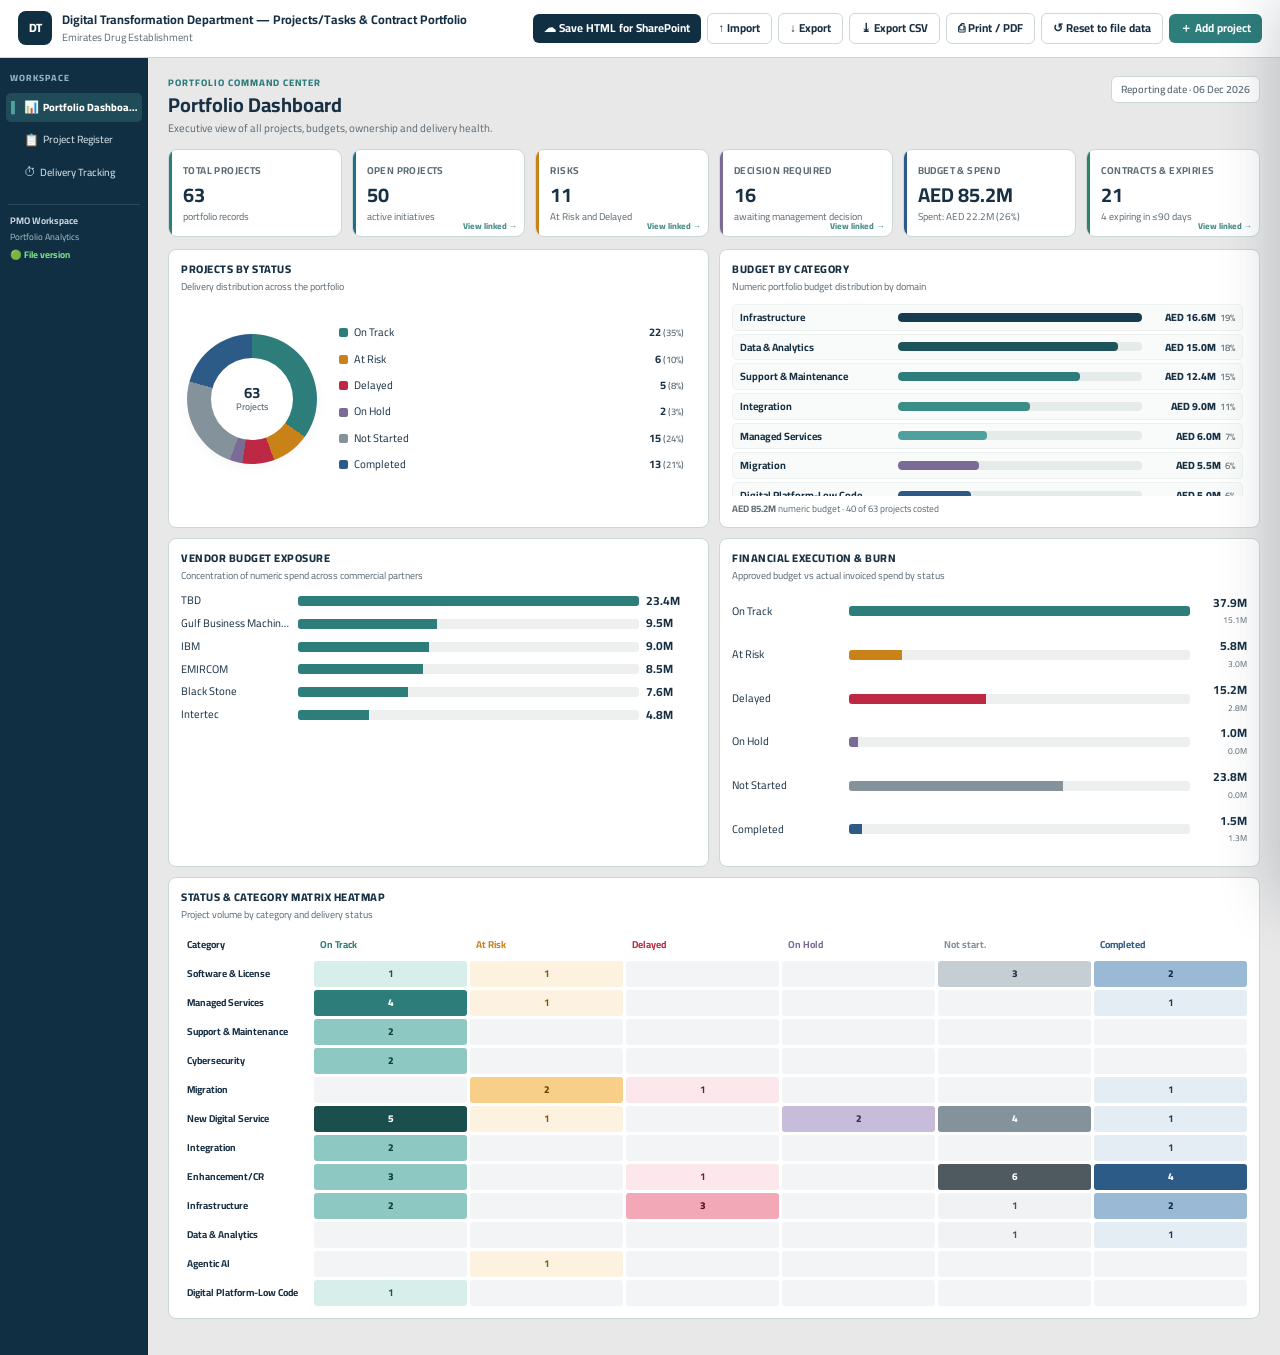
==== DT_Projects_Dashboard_SharePoint.html @ 532d9f62 "Bake portfolio data into the HTML for SharePoint sharing Project edits were stored only in the local" ====
<!doctype html>
<html lang="en">
<head>
  <meta charset="utf-8">
  <meta name="viewport" content="width=device-width,initial-scale=1">
  <meta name="description" content="EDE contract and project portfolio management system">
  <title>EDE | Contract Portfolio</title>
  <link rel="icon" href="data:image/svg+xml,%3Csvg xmlns='http://www.w3.org/2000/svg' viewBox='0 0 64 64'%3E%3Crect width='64' height='64' rx='14' fill='%23102f43'/%3E%3Ctext x='32' y='40' text-anchor='middle' font-family='Arial' font-size='19' font-weight='700' fill='white'%3EEDE%3C/text%3E%3C/svg%3E">
  <link rel="preconnect" href="https://fonts.googleapis.com">
  <link rel="preconnect" href="https://fonts.gstatic.com" crossorigin>
  <link href="https://fonts.googleapis.com/css2?family=Cairo:wght@400;500;600;700;800&display=swap" rel="stylesheet">
  <style>
    :root{
      --navy:#102f43;--navy2:#193e54;--cream:#E8E8E8;--white:#fff;--text:#173044;--muted:#5c6b75;--line:#ccd7d8;--shadow:0 12px 32px rgba(16,47,67,.12);
      /* Palette matching dashboard */
      --teal:#2d7d7b;--teal2:#4ea19c;
      --amber:#c98218;
      --red:#bd2845;
      --purple:#7b6b97;
      --grey:#83929b;
      --blue:#2d5b88;
      --green:#2f8264;
    }
    *{box-sizing:border-box}
    body{margin:0;background:var(--cream);color:var(--text);font-family:Cairo,Arial,sans-serif;font-size:12px;line-height:1.4}
    .hidden{display:none!important}
    button,input,select,textarea{font:inherit}
    
    /* Topbar */
    .topbar{height:58px;padding:0 18px;background:var(--white);display:flex;align-items:center;justify-content:space-between;border-bottom:1px solid var(--line);position:sticky;top:0;z-index:20}
    .brand{display:flex;align-items:center;gap:10px;min-width:0}
    .mark{width:34px;height:34px;border-radius:8px;background:var(--navy);color:white;display:grid;place-items:center;font-weight:800;font-size:12px;letter-spacing:-1px;flex:none}
    .brand b{display:block;font-size:12.5px;white-space:nowrap}
    .brand span{font-size:10.5px;color:var(--muted)}
    .top-actions{display:flex;gap:6px;align-items:center}
    .btn{border:0;border-radius:6px;padding:6px 11px;font-size:11.5px;font-weight:700;cursor:pointer;display:inline-flex;align-items:center;justify-content:center;gap:5px;transition:.15s}
    .btn.primary{background:var(--teal);color:white}
    .btn.primary:hover{background:#236664}
    .btn.dark{background:var(--navy);color:white}
    .btn.light{background:white;color:var(--text);border:1px solid var(--line)}
    .btn.light:hover{background:#f0f5f4}
    .btn.danger{background:#fff1f0;color:var(--red);border:1px solid #f3d0cd}
    .btn.small{padding:4px 7px;font-size:10px}
    .iconbtn{border:1px solid var(--line);background:white;border-radius:6px;width:26px;height:26px;cursor:pointer;color:var(--muted);font-size:11px}
    
    /* Compact Sidebar */
    .shell{display:grid;grid-template-columns:148px 1fr;min-height:calc(100vh - 58px)}
    .sidebar{background:var(--navy);padding:14px 6px;color:white;display:flex;flex-direction:column}
    .nav-label{font-size:9px;text-transform:uppercase;letter-spacing:1px;color:#94b1c2;margin:0 4px 8px;font-weight:800}
    .nav{width:100%;border:0;background:transparent;font:inherit;display:flex;gap:4px;align-items:center;text-align:left;padding:7px 5px;border-radius:5px;color:#c6d4dc;margin-bottom:3px;cursor:pointer;transition:background .15s,color .15s}
    .nav.active,.nav:hover{background:rgba(85,166,161,.24);color:white}
    .nav .nav-bar{color:transparent;font-weight:900;font-size:11px;margin-right:1px;flex:none}
    .nav.active .nav-bar{color:var(--teal2)}
    .nav strong{font-size:10.5px;flex:1;font-weight:600;white-space:nowrap;overflow:hidden;text-overflow:ellipsis}
    .nav.active strong{font-weight:800;color:white}
    .nav-icon{font-size:12px;line-height:1;flex:none}
    .side-divider{border:0;border-top:1px solid rgba(255,255,255,.12);margin:14px 2px 10px}
    .side-note{padding:0 4px}
    .side-title{font-size:9.5px;font-weight:700;color:#c6d4dc;line-height:1.35}
    .side-save{font-size:9.5px;color:#7ee787;margin-top:5px;display:flex;align-items:center;gap:4px;font-weight:700}
    .side-save.warn{color:#ffd27a}
    .share-banner{display:flex;align-items:center;justify-content:space-between;gap:12px;background:#fff8e8;border:1px solid #ead7a8;border-left:4px solid #c98218;border-radius:8px;padding:9px 12px;margin-bottom:12px}
    .share-banner b{display:block;font-size:11px;color:#7a5a12}
    .share-banner span{font-size:10px;color:#6d5a2e}
    .share-banner.ok{background:#eef7f3;border-color:#c5ddd4;border-left-color:#2f8264}
    .share-banner.ok b{color:#215a46}
    .share-banner.ok span{color:#3d6a5b}
    
    /* Main Content */
    .main{padding:18px 20px 36px;min-width:0}
    .page-head{display:flex;align-items:flex-start;justify-content:space-between;gap:12px;margin-bottom:12px}
    .eyebrow{font-size:9.5px;color:var(--teal);font-weight:800;text-transform:uppercase;letter-spacing:1px}
    .page-head h1{font-size:20px;margin:2px 0 2px}
    .page-head p{font-size:11px;color:var(--muted);margin:0}
    .head-tools{display:flex;align-items:flex-end;gap:6px;flex-wrap:wrap;justify-content:flex-end}
    .asof{background:white;border:1px solid var(--line);padding:5px 9px;border-radius:6px;color:var(--muted);font-size:10.5px;font-weight:600}
    
    /* Summary KPI Cards */
    .stats{display:grid;grid-template-columns:repeat(6,1fr);gap:10px;margin-bottom:12px}
    .stat{background:white;border:1px solid var(--line);border-radius:9px;padding:12px 14px;position:relative;overflow:hidden}
    .stat:before{content:"";position:absolute;width:3px;left:0;top:0;bottom:0;background:var(--teal)}
    .stat:nth-child(2):before{background:#1d6f8a}
    .stat:nth-child(3):before{background:var(--amber)}
    .stat:nth-child(4):before{background:var(--purple)}
    .stat:nth-child(5):before{background:var(--blue)}
    .stat:nth-child(6):before{background:var(--green)}
    .stat .label{font-size:10px;color:var(--muted);text-transform:uppercase;letter-spacing:.4px;font-weight:700}
    .stat strong{font-size:20px;display:block;margin-top:3px;white-space:nowrap;overflow:hidden;text-overflow:ellipsis}
    .stat small{color:var(--muted);font-size:10px;margin-top:1px;display:block}
    
    /* Clickable styling strictly for active clickable cards */
    .stat.clickable{cursor:pointer;transition:transform .15s,box-shadow .15s,border-color .15s}
    .stat.clickable:hover,.stat.clickable:focus{transform:translateY(-2px);box-shadow:var(--shadow);border-color:var(--teal);outline:none}
    .stat.clickable:after{content:"View linked →";position:absolute;right:7px;bottom:4px;font-size:8.5px;color:var(--teal);font-weight:800;opacity:.85}
    .stat.active-filter{border:2px solid var(--teal);background:#f2faf9}
    
    /* Filter Panel */
    .filter-chip{border:1px solid var(--teal);background:#e8f5f4;color:var(--teal);border-radius:12px;padding:4px 9px;font-size:10px;font-weight:800;cursor:pointer}
    .filter-panel{background:white;border:1px solid var(--line);border-radius:8px;padding:10px;margin-bottom:12px}
    .search-row{width:100%;margin-bottom:8px}
    .search{position:relative;width:100%}
    .search input{width:100%;padding:8px 12px 8px 34px;border:1px solid var(--line);border-radius:6px;background:#fafbfb;font-size:11.5px;color:var(--text);transition:border-color .15s,background .15s}
    .search input:focus{background:white;border-color:var(--teal);outline:none;box-shadow:0 0 0 2px rgba(45,125,123,.12)}
    .search .search-icon{position:absolute;left:11px;top:8px;font-size:13px;color:var(--muted);pointer-events:none}
    .filters-row{display:flex;gap:6px;align-items:center;overflow-x:auto;padding-bottom:2px}
    .filters-row select{padding:7px 22px 7px 8px;border:1px solid var(--line);border-radius:6px;background:#fafbfb;color:var(--text);font-size:11px;font-weight:600;min-width:120px;cursor:pointer}
    .filters-row select:focus{border-color:var(--teal);outline:none}
    .btn-clear-all{border:1px solid #d9534f;background:#fff5f5;color:#c9302c;border-radius:6px;padding:6px 10px;font-size:10.5px;font-weight:800;cursor:pointer;white-space:nowrap;transition:background .15s;margin-left:auto}
    .btn-clear-all:hover{background:#f8d7da}

    /* Analytics Dashboard Visuals */
    .analytics{display:grid;grid-template-columns:1fr 1fr;gap:10px}
    .chart-card{background:white;border:1px solid var(--line);border-radius:8px;padding:12px;min-width:0}
    .chart-card h3{font-size:11px;text-transform:uppercase;letter-spacing:.5px;margin:0 0 2px;font-weight:800}
    .chart-card>p{font-size:10px;color:var(--muted);margin:0 0 10px}
    
    /* Pie Chart for Projects by Status */
    .pie-wrap{display:flex;align-items:center;gap:16px;min-height:190px;padding:4px 6px}
    .pie{width:130px;height:130px;border-radius:50%;position:relative;flex:none;box-shadow:0 4px 12px rgba(0,0,0,.04)}
    .pie:after{content:"";position:absolute;inset:24px;background:white;border-radius:50%}
    .pie-center{position:absolute;inset:0;z-index:1;display:grid;place-content:center;text-align:center;font-weight:800;font-size:15px;line-height:1.1}
    .pie-center small{display:block;color:var(--muted);font-size:9.5px;font-weight:600}
    .legend{display:grid;gap:5px;min-width:0;flex:1}
    .legend div{display:flex;align-items:center;gap:6px;font-size:11px;padding:3px 6px;border-radius:5px;cursor:pointer;transition:background .12s,opacity .12s}
    .legend div:hover{background:#f0f5f4}
    .legend div.sel{background:#e2f2ef;font-weight:800}
    .legend div.dim{opacity:.35}
    .legend i{width:9px;height:9px;border-radius:2px;flex:none}
    .legend span{flex:1;overflow:hidden;text-overflow:ellipsis;white-space:nowrap}
    .legend b{font-size:11px;margin-left:auto;white-space:nowrap}
    
    .resource-row{display:grid;grid-template-columns:110px 1fr 50px;gap:7px;align-items:center;margin:6px 0}
    .resource-row span{font-size:11px;overflow:hidden;text-overflow:ellipsis;white-space:nowrap}
    .resource-bar{height:10px;background:#edf0ef;border-radius:3px;overflow:hidden}
    .resource-bar i{display:block;height:100%;background:var(--blue)}
    
    /* Budget Category Breakdown */
    .cat-budget-wrap{max-height:192px;overflow-y:auto;padding-right:4px}
    .cat-budget-row{display:grid;grid-template-columns:150px 1fr 85px;gap:8px;align-items:center;padding:5px 7px;border-radius:5px;cursor:pointer;transition:background .12s,opacity .12s;margin-bottom:3px;background:#f9fbfa;border:1px solid #edf2f1}
    .cat-budget-row:hover{background:#edf7f5}
    .cat-budget-row.sel{background:#e2f2ef;border-color:var(--teal)}
    .cat-budget-row.dim{opacity:.34}
    .cat-budget-name{font-size:10.5px;font-weight:700;white-space:nowrap;overflow:hidden;text-overflow:ellipsis;color:var(--text)}
    .cat-budget-row.sel .cat-budget-name{color:var(--teal)}
    .cat-budget-track{height:9px;background:#e5ebe9;border-radius:4px;overflow:hidden}
    .cat-budget-track i{display:block;height:100%;border-radius:4px}
    .cat-budget-values{text-align:right;font-size:10.5px;font-weight:800;white-space:nowrap}
    .cat-budget-values small{display:inline-block;color:var(--muted);font-weight:600;font-size:9.5px;margin-left:4px}
    .treemap-caption{font-size:9.5px;color:var(--muted);margin-top:6px}

    /* Heatmap */
    .heatmap-wrap{overflow:auto}
    .heatmap{display:grid;gap:3px;min-width:540px}
    .heat-row{display:grid;grid-template-columns:130px repeat(6,1fr);gap:3px}
    .heat-cell{min-height:26px;border-radius:3px;display:grid;place-items:center;font-size:10px;background:#f3f4f6}
    .heat-cell.label{justify-content:start;padding:0 6px;background:transparent;font-weight:700;font-size:10px}
    .heat-col-head{font-weight:800;font-size:10px;text-align:center;padding:2px}
    .heat-cell.st-on-track.lvl-1{background:#d8eeeb;color:#18534f;font-weight:700}
    .heat-cell.st-on-track.lvl-2{background:#8ec8c3;color:#0e3c39;font-weight:800}
    .heat-cell.st-on-track.lvl-3{background:#2d7d7b;color:#fff;font-weight:800}
    .heat-cell.st-on-track.lvl-4{background:#1a4f4e;color:#fff;font-weight:800}
    .heat-cell.st-at-risk.lvl-1{background:#fdf2df;color:#85520a;font-weight:700}
    .heat-cell.st-at-risk.lvl-2{background:#f8cf89;color:#6d4002;font-weight:800}
    .heat-cell.st-at-risk.lvl-3{background:#c98218;color:#fff;font-weight:800}
    .heat-cell.st-at-risk.lvl-4{background:#8c5608;color:#fff;font-weight:800}
    .heat-cell.st-delayed.lvl-1{background:#fce8ec;color:#7e162b;font-weight:700}
    .heat-cell.st-delayed.lvl-2{background:#f3a8b7;color:#670c1f;font-weight:800}
    .heat-cell.st-delayed.lvl-3{background:#bd2845;color:#fff;font-weight:800}
    .heat-cell.st-delayed.lvl-4{background:#85142a;color:#fff;font-weight:800}
    .heat-cell.st-on-hold.lvl-1{background:#f2eff7;color:#4c3f63;font-weight:700}
    .heat-cell.st-on-hold.lvl-2{background:#c7bdda;color:#35294b;font-weight:800}
    .heat-cell.st-on-hold.lvl-3{background:#7b6b97;color:#fff;font-weight:800}
    .heat-cell.st-on-hold.lvl-4{background:#4e4166;color:#fff;font-weight:800}
    .heat-cell.st-not-started.lvl-1{background:#f0f2f4;color:#465259;font-weight:700}
    .heat-cell.st-not-started.lvl-2{background:#c5ced3;color:#283238;font-weight:800}
    .heat-cell.st-not-started.lvl-3{background:#83929b;color:#fff;font-weight:800}
    .heat-cell.st-not-started.lvl-4{background:#4f5a60;color:#fff;font-weight:800}
    .heat-cell.st-completed.lvl-1{background:#e5edf4;color:#183c5c;font-weight:700}
    .heat-cell.st-completed.lvl-2{background:#9ab9d4;color:#102c46;font-weight:800}
    .heat-cell.st-completed.lvl-3{background:#2d5b88;color:#fff;font-weight:800}
    .heat-cell.st-completed.lvl-4{background:#1b3d5e;color:#fff;font-weight:800}

    /* Gantt */
    .timeline-card{background:white;border:1px solid var(--line);border-radius:8px;overflow:hidden}
    .timeline-header{display:flex;justify-content:space-between;align-items:center;padding:10px 12px;border-bottom:1px solid var(--line)}
    .timeline-header h3{margin:0;font-size:12px}
    .timeline-header span{font-size:10.5px;color:var(--muted)}
    .timeline-range{font-size:10.5px;font-weight:700;color:var(--muted);margin-left:5px}
    .gantt-axis,.gantt-row{display:grid;grid-template-columns:190px 1fr}
    .gantt-axis{background:#f8faf9;border-bottom:1px solid var(--line);position:sticky;top:0;z-index:5}
    .gantt-project-head{padding:8px 9px;font-size:10px;font-weight:800;text-transform:uppercase}
    .gantt-months{display:grid;position:relative}
    .gantt-month{padding:8px 2px;text-align:center;font-size:10px;color:var(--muted);border-left:1px solid #e3e8e6}
    .gantt-list{max-height:580px;overflow:auto}
    .gantt-row{min-height:38px;border-bottom:1px solid #edf0ef;cursor:pointer}
    .gantt-row:hover{background:#f3f8f7}
    .gantt-name{padding:6px 9px;overflow:hidden}
    .gantt-name b{display:block;font-size:10.5px;white-space:nowrap;overflow:hidden;text-overflow:ellipsis}
    .gantt-name small{display:block;font-size:9px;color:var(--muted)}
    .gantt-track{position:relative;background:repeating-linear-gradient(90deg,rgba(246,248,247,.8) 0,rgba(246,248,247,.8) calc(var(--month-width) - 1px),#e1e6e4 calc(var(--month-width) - 1px),#e1e6e4 var(--month-width))}
    .gantt-baseline{position:absolute;top:7px;height:3px;border-radius:2px;background:#cbd5e1;z-index:1;border-bottom:1px dashed #94a3b8}
    .gantt-plan{position:absolute;top:11px;height:11px;border-radius:2px;background:#b8d8d4;min-width:4px;overflow:hidden;z-index:2}
    .gantt-progress{height:100%;background:var(--teal);border-radius:2px}
    .gantt-plan.critical{background:#f3a8b7}
    .gantt-plan.critical .gantt-progress{background:var(--red)}
    .gantt-milestone{position:absolute;top:12px;width:8px;height:8px;border:2px solid #64798b;background:white;transform:translateX(-50%) rotate(45deg);z-index:3}
    .gantt-milestone.done{background:var(--green);border-color:var(--green)}
    .gantt-milestone.risk{background:var(--amber);border-color:var(--amber)}
    .gantt-milestone.delay{background:var(--red);border-color:var(--red)}
    .gantt-today{position:absolute;top:0;bottom:0;width:2px;background:#ed4161;z-index:4;pointer-events:none}
    .gantt-today:after{content:"Today";position:absolute;top:1px;left:2px;font-size:7.5px;color:#ed4161;font-weight:800}
    .gantt-no-date{position:absolute;left:7px;top:11px;font-size:9.5px;color:#9aa4aa;font-style:italic}
    .gantt-early{position:absolute;left:7px;top:11px;font-size:9.5px;color:var(--muted)}
    .gantt-legend{display:flex;gap:14px;align-items:center;padding:9px 12px;border-top:1px solid var(--line);font-size:9.5px;color:var(--muted);flex-wrap:wrap}
    .legend-plan,.legend-critical{display:inline-block;width:14px;height:6px;border-radius:2px;margin-right:3px;background:var(--teal)}
    .legend-critical{background:var(--red)}
    .legend-diamond{display:inline-block;width:7px;height:7px;border:2px solid #64798b;transform:rotate(45deg);margin:0 4px 0 2px}
    
    /* Tablebox & Register */
    .tablebox{background:white;border:1px solid var(--line);border-radius:8px;overflow:hidden}
    .table-head{padding:9px 12px;display:flex;align-items:center;justify-content:space-between;border-bottom:1px solid var(--line)}
    .table-head b{font-size:11.5px}
    .table-head span{font-size:10px;color:var(--muted)}
    .top-scroll{height:12px;overflow-x:auto;overflow-y:hidden;border-bottom:1px solid var(--line);background:#f6f8f7}
    .top-scroll-inner{height:1px}
    .table-scroll{overflow-x:auto}
    table{width:100%;min-width:1340px;border-collapse:collapse}
    th{font-size:9.5px;text-transform:uppercase;letter-spacing:.3px;color:white;text-align:left;background:#263a5f;padding:8px 6px;white-space:nowrap}
    th.sortable{cursor:pointer;user-select:none;transition:background .15s}
    th.sortable:hover{background:#1a2b49}
    th.sort-asc:after{content:" ▲";font-size:7px;color:#55a6a1}
    th.sort-desc:after{content:" ▼";font-size:7px;color:#55a6a1}
    td{padding:8px 6px;border-top:1px solid #e4e9e8;vertical-align:top;font-size:11px}
    tbody tr.project-row{cursor:pointer}
    tbody tr.project-row:hover{background:#f0f7f7}
    .row-num{color:var(--muted);width:20px}
    .project-cell{display:flex;gap:6px;align-items:flex-start;min-width:150px}
    .project-icon{width:24px;height:24px;border-radius:5px;display:grid;place-items:center;color:white;font-weight:800;font-size:11px;flex:none}
    .project-cell b{display:block;max-width:180px;color:var(--teal);font-size:11px}
    .project-cell small{color:var(--muted);font-size:9px}
    .status{display:inline-flex;align-items:center;gap:3px;padding:2px 6px;border-radius:8px;font-size:9.5px;font-weight:800;white-space:nowrap}
    .status:before{content:"";width:4px;height:4px;border-radius:50%;background:currentColor}
    .active,.on-track{background:#e5f3ec;color:var(--green)}
    .at-risk{background:#fff0dc;color:#a86612}
    .planned{background:#e8f0f5;color:var(--blue)}
    .completed{background:#eef0f1;color:#68757c}
    .on-hold,.delayed{background:#f8e5e5;color:var(--red)}
    .not-started{background:#ecece8;color:#77776d}
    .bar{width:50px;height:4px;border-radius:2px;background:#e7eceb;overflow:hidden}
    .bar i{height:100%;background:var(--teal);display:block}
    .money{font-weight:700;white-space:nowrap;font-size:11px}
    .priority{font-weight:800;font-size:11px}
    .priority.high{color:var(--red)}
    .priority.medium{color:#a87615}
    .priority.low{color:var(--green)}
    
    /* Decision Color Coding */
    .decision-required{display:inline-block;padding:2px 6px;border-radius:4px;font-size:9px;font-weight:800;text-transform:uppercase;letter-spacing:.3px;margin-bottom:2px}
    .decision-required.financial{background:#ede9fe;color:#5b21b6;border:1px solid #ddd6fe}
    .decision-required.operational{background:#e0f2fe;color:#0369a1;border:1px solid #bae6fd}
    .decision-required.technical{background:#ecfdf5;color:#047857;border:1px solid #a7f3d0}
    .decision-required.financial-operational{background:#ffedd5;color:#c2410c;border:1px solid #fed7aa}
    .decision-required.default{background:#f1f5f9;color:#475569;border:1px solid #e2e8f0}

    .decision-state{font-size:10px;color:var(--amber);font-style:italic}
    .decision-state.decided{display:inline-block;background:#e3f1ea;color:var(--green);padding:2px 5px;border-radius:4px;font-style:normal;font-weight:800}
    .row-actions{display:flex;gap:3px}
    .row-actions .iconbtn{width:24px;height:24px;font-size:10px}
    .expand-row td{background:#f7f5ee;padding:9px 16px}
    .expand-grid{display:grid;grid-template-columns:1fr 1fr;gap:16px}
    .expand-block b{display:block;font-size:9.5px;text-transform:uppercase;margin-bottom:3px}
    .expand-block.risk-block b{color:var(--red)}
    .expand-block.mitigation-block b{color:var(--green)}
    .expand-block p{margin:0;color:#49565e;white-space:pre-wrap;font-size:10.5px}
    .empty{text-align:center;padding:30px;color:var(--muted);font-size:12px}
    .tag-expiry-danger{background:#fee2e2;color:#b91c1c;font-size:9px;font-weight:800;padding:1px 4px;border-radius:3px;display:inline-block;margin-top:2px}
    .tag-expiry-warn{background:#fef3c7;color:#b45309;font-size:9px;font-weight:800;padding:1px 4px;border-radius:3px;display:inline-block;margin-top:2px}
    .spend-meter{display:flex;align-items:center;gap:4px;font-size:9px;color:var(--muted);margin-top:2px}
    
    /* Side Panel */
    .panel{position:fixed;right:0;top:0;height:100vh;width:min(660px,95vw);background:white;z-index:50;box-shadow:-20px 0 55px rgba(9,36,50,.2);overflow:auto;transform:translateX(102%);transition:.25s}
    .panel.open{transform:none}
    .scrim{position:fixed;inset:0;background:rgba(8,29,41,.55);z-index:40;display:none}
    .scrim.open{display:block}
    .panel-head{background:var(--navy);color:white;padding:18px 22px;position:sticky;top:0;z-index:2}
    .panel-head-top{display:flex;align-items:flex-start;justify-content:space-between;gap:16px}
    .panel-head h2{font-size:18px;line-height:1.3;margin:5px 0 2px}
    .panel-head p{color:#bdd0d9;margin:0;font-size:11px}
    .close{border:1px solid rgba(255,255,255,.2);background:rgba(255,255,255,.08);color:white;border-radius:6px;width:30px;height:30px;cursor:pointer;font-size:14px}
    .panel-body{padding:20px 22px}
    .detail-stats{display:grid;grid-template-columns:repeat(4,1fr);gap:8px;margin-bottom:18px}
    .detail-stat{background:#f7f8f5;border-radius:7px;padding:10px}
    .detail-stat span{font-size:9.5px;color:var(--muted);text-transform:uppercase;font-weight:700}
    .detail-stat b{display:block;margin-top:2px;font-size:13px}
    .detail-stat small{font-size:9.5px;color:var(--muted)}
    .section{margin:18px 0}
    .section-title{display:flex;align-items:center;justify-content:space-between;border-bottom:1px solid var(--line);padding-bottom:5px;margin-bottom:10px}
    .section-title b{font-size:12px;text-transform:uppercase;letter-spacing:.4px}
    .scope{color:#4e606b;line-height:1.5;font-size:11.5px}
    .kpi{display:grid;grid-template-columns:1fr auto;gap:8px;padding:8px 0;border-bottom:1px solid #edf0ef}
    .kpi:last-child{border:0}
    .kpi-name b{display:block;font-size:12px}
    .kpi-name small{color:var(--muted);font-size:9.5px}
    .kpi-value{text-align:right}
    .kpi-value strong{font-size:14px}
    .kpi-value small{display:block;color:var(--muted);font-size:9.5px}
    .kpi-track{height:4px;background:#e7eceb;border-radius:2px;margin-top:5px;overflow:hidden}
    .kpi-track i{display:block;height:100%;background:var(--teal)}
    .milestone{display:grid;grid-template-columns:14px 1fr auto;gap:7px;padding:7px 0;border-bottom:1px solid #f4f6f5}
    .mile-dot{width:9px;height:9px;margin-top:3px;border-radius:50%;border:2px solid var(--teal)}
    .mile-dot.done{background:var(--green);border-color:var(--green)}
    .mile-dot.risk{background:var(--amber);border-color:var(--amber)}
    .mile-dot.delay{background:var(--red);border-color:var(--red)}
    .milestone small{color:var(--muted);font-size:9.5px}
    .tag{display:inline-block;background:#edf5f4;color:var(--teal);border-radius:4px;padding:2px 6px;font-size:9.5px;margin:2px;font-weight:600}
    .risk{padding:9px 11px;background:#fff8ed;border-left:3px solid var(--amber);border-radius:4px;margin-bottom:6px;color:#66523a;font-size:11px}
    .decision-grid{display:grid;grid-template-columns:1fr 1fr;gap:8px}
    .decision{padding:10px;background:#f7f8f5;border:1px solid var(--line);border-radius:6px;white-space:pre-wrap;font-size:10.5px}
    .decision b{display:block;font-size:9.5px;color:var(--teal);text-transform:uppercase;margin-bottom:4px}
    .source{font-size:10.5px;color:var(--muted);background:#f7f8f5;border-radius:6px;padding:9px 11px;margin-top:4px}
    .panel-actions{display:flex;gap:7px;margin-top:20px}
    
    /* Modal */
    .modal{position:fixed;inset:0;z-index:80;display:none;align-items:center;justify-content:center;background:rgba(8,29,41,.6);padding:16px}
    .modal.open{display:flex}
    .modal-card{background:white;border-radius:10px;width:min(800px,98vw);max-height:92vh;overflow:auto;box-shadow:var(--shadow)}
    .modal-head{padding:14px 18px;background:var(--navy);color:white;display:flex;justify-content:space-between;align-items:center;position:sticky;top:0;z-index:2}
    .modal-head h3{margin:0;font-size:14px}
    .form{padding:18px}
    .form-grid{display:grid;grid-template-columns:1fr 1fr;gap:12px}
    .field{display:flex;flex-direction:column;gap:4px}
    .field.full{grid-column:1/-1}
    .field label{font-size:9.5px;font-weight:800;text-transform:uppercase;letter-spacing:.4px}
    .field input,.field select,.field textarea{border:1px solid #d8dfde;border-radius:6px;padding:7px 9px;background:#fafbf9;color:var(--text);font-size:11.5px}
    .field textarea{min-height:70px;resize:vertical}
    .file-note{font-size:9.5px;color:var(--muted)}
    .attachment{display:flex;align-items:center;justify-content:space-between;gap:8px;background:#eef5f4;border:1px solid #d3e5e3;border-radius:6px;padding:8px 10px}
    .attachment b{display:block;font-size:10.5px}
    .attachment small{color:var(--muted);font-size:9px}
    .modal-foot{padding:12px 18px;background:#f7f8f5;border-top:1px solid var(--line);display:flex;justify-content:space-between;gap:7px;position:sticky;bottom:0}
    .repeat-box{border:1px solid var(--line);border-radius:6px;padding:8px;margin-top:4px}
    .repeat-row{display:grid;grid-template-columns:2fr 1fr 1fr 1fr auto;gap:5px;margin-bottom:5px}
    .repeat-row input{min-width:0;width:100%;border:1px solid var(--line);border-radius:4px;padding:6px;font-size:11px}
    .notice{padding:8px 10px;background:#edf5f4;color:#315c5b;border-radius:6px;font-size:10.5px;margin-bottom:12px}
    
    .lookup{position:relative}
    .lookup-toggle{width:100%;min-height:34px;border:1px solid #d8dfde;border-radius:6px;padding:7px 9px;background:#fafbf9;color:var(--text);display:flex;align-items:center;justify-content:space-between;gap:6px;text-align:left;cursor:pointer;font-size:11.5px}
    .lookup-toggle span{overflow:hidden;text-overflow:ellipsis;white-space:nowrap}
    .lookup-toggle b{color:var(--teal)}
    .lookup-menu{display:none;position:absolute;left:0;right:0;top:calc(100% + 4px);z-index:20;background:white;border:1px solid var(--line);border-radius:6px;box-shadow:var(--shadow);padding:7px;max-height:240px;overflow:auto}
    .lookup.open .lookup-menu{display:block}
    .lookup-search{width:100%;padding:6px 8px!important;margin-bottom:5px;background:white!important;font-size:11px}
    .lookup-option{display:flex;align-items:flex-start;gap:6px;padding:5px;border-radius:4px;font-size:10.5px;cursor:pointer}
    .lookup-option:hover{background:#edf5f4}
    .lookup-option input{width:auto!important;margin-top:2px}
    
    .toast{position:fixed;bottom:20px;left:50%;transform:translate(-50%,20px);background:var(--navy);color:white;padding:8px 14px;border-radius:6px;opacity:0;pointer-events:none;transition:.2s;z-index:100;font-size:11px;font-weight:600}
    .toast.show{opacity:1;transform:translate(-50%,0)}
    .chart-filter-bar{display:flex;flex-wrap:wrap;align-items:center;gap:7px;background:#fff;border:1px solid var(--line);border-left:4px solid var(--teal);border-radius:7px;padding:7px 10px;margin-bottom:10px}
    .cfb-label{font-size:9.5px;font-weight:800;text-transform:uppercase;letter-spacing:.4px;color:var(--muted)}
    .cfb-count{font-size:9.5px;font-weight:700;color:var(--muted)}
    .cf-chip{display:inline-flex;align-items:center;gap:4px;border:1px solid var(--teal);background:#e8f5f4;color:#22605e;border-radius:10px;padding:3px 8px;font-size:9.5px;font-weight:800;cursor:pointer}
    .cf-chip:hover{background:#d7ecea}
    .cf-clear{margin-left:auto;border:1px solid var(--line);background:#fff;color:var(--muted);border-radius:10px;padding:3px 8px;font-size:9.5px;font-weight:800;cursor:pointer}
    .cf-clear:hover{color:var(--red);border-color:#f0cfcf}
    .resource-row.clickable{cursor:pointer;border-radius:4px;padding:2px 4px;margin-left:-4px;margin-right:-4px;transition:background .12s,opacity .12s}
    .resource-row.clickable:hover{background:#f2f8f7}
    .resource-row.dim{opacity:.34}
    .resource-row.sel{background:#eef7f6}
    .resource-row.sel span:first-child{font-weight:800;color:var(--teal)}
    .heat-cell.clickable{cursor:pointer}
    .heat-cell.clickable:hover{outline:2px solid var(--teal);outline-offset:-2px}
    .heat-cell.label.clickable:hover{outline:none;color:var(--teal)}
    .heat-cell.label.sel-col-label,.heat-cell.label.sel-row-label{color:var(--teal);font-weight:800}
    .heat-row.hl .heat-cell{box-shadow:inset 0 0 0 1px rgba(45,125,123,.35)}
    .heat-cell.col-hl{box-shadow:inset 0 0 0 1px rgba(45,125,123,.35)}
    .heat-cell.cell-sel{outline:2px solid var(--teal);outline-offset:-2px;font-weight:800}
    
    .chart-tip{position:fixed;z-index:200;pointer-events:none;background:#102636;color:#fff;border-radius:5px;padding:7px 9px;font-size:9.5px;line-height:1.4;max-width:240px;white-space:pre-line;box-shadow:0 8px 20px rgba(0,0,0,.35);opacity:0;transition:opacity .1s;display:none}
    .chart-tip.show{opacity:1}

    @media print {
      body{background:white;color:#000;font-size:9.5px}.topbar,.sidebar,.filter-panel,.top-actions,.panel,.modal,.scrim,#topTableScroll,.top-scroll{display:none!important}
      .shell{display:block;min-height:auto}.main{padding:0}.stats{grid-template-columns:repeat(6,1fr);gap:5px;margin-bottom:10px}.stat{border:1px solid #ccc;padding:6px}
      .tablebox{border:1px solid #ccc}table{min-width:100%;font-size:8px}th{background:#eee!important;color:#000!important;border:1px solid #ccc}td{border:1px solid #eee;padding:3px}
      .analytics{grid-template-columns:1fr 1fr;page-break-inside:avoid}.chart-card{border:1px solid #ccc;page-break-inside:avoid}
    }
    @media(max-width:1200px){.stats{grid-template-columns:repeat(3,1fr)}.analytics{grid-template-columns:1fr}.shell{grid-template-columns:135px 1fr}}
    @media(max-width:900px){.stats{grid-template-columns:repeat(2,1fr)}.shell{grid-template-columns:46px 1fr}.sidebar{padding:10px 2px}.nav strong,.nav-label,.side-note,.side-divider{display:none}.nav{justify-content:center}.main{padding:14px 10px}.timeline-row,.timeline-axis{grid-template-columns:140px 1fr}}
    @media(max-width:720px){.topbar{padding:0 10px}.brand b{white-space:normal;font-size:10px}.brand span,.top-actions .light{display:none}.shell{display:block}.sidebar{display:none}.main{padding:12px 8px}.page-head{display:block}.head-tools{justify-content:flex-start;margin-top:6px}.asof{display:inline-block}.stats{grid-template-columns:1fr 1fr;gap:5px}.stat{padding:8px}.stat strong{font-size:16px}.analytics{grid-template-columns:1fr}.tablebox{overflow:auto}table{min-width:1200px}.detail-stats,.form-grid,.decision-grid{grid-template-columns:1fr}.field.full{grid-column:auto}.repeat-row{grid-template-columns:1fr 1fr}.repeat-row input:first-child{grid-column:1/-1}.timeline-row,.timeline-axis{grid-template-columns:110px 1fr}.filters-row{flex-wrap:wrap}}
  </style>
</head>
<body>
  <header class="topbar">
    <div class="brand"><div class="mark">DT</div><div><b>Digital Transformation Department — Projects/Tasks & Contract Portfolio</b><span>Emirates Drug Establishment</span></div></div>
    <div class="top-actions">
      <input id="importFile" type="file" accept=".json,application/json" hidden onchange="importData(event)">
      <button class="btn dark" onclick="saveHtmlForSharePoint()" title="Download this dashboard with your current project data baked in. Upload that file to SharePoint to replace the old copy.">☁ Save HTML for SharePoint</button>
      <button class="btn light" onclick="document.getElementById('importFile').click()">↑ Import</button>
      <button class="btn light" onclick="exportData()">↓ Export</button>
      <button class="btn light" onclick="exportCsv()">⤓ Export CSV</button>
      <button class="btn light" onclick="window.print()">⎙ Print / PDF</button>
      <button class="btn light" onclick="resetToFileData()" title="Discard this browser's saved copy and reload the data built into this file">↺ Reset to file data</button>
      <button class="btn primary" onclick="openProjectModal()">＋ Add project</button>
    </div>
  </header>
  <div class="shell">
    <aside class="sidebar">
      <div class="nav-label">WORKSPACE</div>
      <button class="nav active" data-workspace="portfolio" onclick="setWorkspace('portfolio',this)"><span class="nav-bar">▌</span><span class="nav-icon">📊</span> <strong>Portfolio Dashboard</strong></button>
      <button class="nav" data-workspace="register" onclick="setWorkspace('register',this)"><span class="nav-bar">▌</span><span class="nav-icon">📋</span> <strong>Project Register</strong></button>
      <button class="nav" data-workspace="delivery" onclick="setWorkspace('delivery',this)"><span class="nav-bar">▌</span><span class="nav-icon">⏱</span> <strong>Delivery Tracking</strong></button>
      <hr class="side-divider">
      <div class="side-note">
        <div class="side-title">PMO Workspace</div>
        <div class="side-sub" style="font-size:9px;color:#abc0cb;margin-top:3px">Portfolio Analytics</div>
        <div class="side-save" id="sideSave">🟢 File version</div>
      </div>
    </aside>
    <main class="main">
      <div id="shareBanner" class="share-banner hidden"></div>
      <div class="page-head">
        <div><div class="eyebrow" id="workspaceEyebrow">Portfolio command center</div><h1 id="workspaceTitle">Portfolio Dashboard</h1><p id="workspaceDescription">Executive view of all projects, budgets, ownership and delivery health.</p></div>
        <div class="head-tools">
          <div class="asof" id="reportingDate"></div>
        </div>
      </div>
      <section class="stats" id="summaryCards">
        <div class="stat"><span class="label" id="stat1Label">Total Projects</span><strong id="stat1Value">—</strong><small id="stat1Note">portfolio records</small></div>
        <div class="stat clickable" id="openCard" role="button" tabindex="0" onclick="showCardProjects('open')" onkeydown="if(event.key==='Enter'||event.key===' ')showCardProjects('open')"><span class="label" id="stat2Label">Open Projects</span><strong id="stat2Value">—</strong><small id="stat2Note">active initiatives</small></div>
        <div class="stat clickable" id="riskCard" role="button" tabindex="0" onclick="showCardProjects('risks')" onkeydown="if(event.key==='Enter'||event.key===' ')showCardProjects('risks')"><span class="label" id="stat3Label">Risks</span><strong id="stat3Value">—</strong><small id="stat3Note">At Risk and Delayed</small></div>
        <div class="stat clickable" id="decisionCard" role="button" tabindex="0" onclick="showCardProjects('decision')" onkeydown="if(event.key==='Enter'||event.key===' ')showCardProjects('decision')"><span class="label" id="stat4Label">Decision required</span><strong id="stat4Value">—</strong><small id="stat4Note">awaiting management decision</small></div>
        <div class="stat"><span class="label" id="stat5Label">Budget & Spend</span><strong id="stat5Value">—</strong><small id="stat5Note">numeric budget vs spent</small></div>
        <div class="stat clickable" id="contractsCard" role="button" tabindex="0" onclick="showCardProjects('contracts')" onkeydown="if(event.key==='Enter'||event.key===' ')showCardProjects('contracts')"><span class="label" id="stat6Label">Contracts & Expiries</span><strong id="stat6Value">—</strong><small id="stat6Note">with reference numbers</small></div>
      </section>
      
      <div id="chartFilterContainer" class="hidden"></div>

      <section class="analytics" id="analyticsView">
        <div class="chart-card"><h3>PROJECTS BY STATUS</h3><p>Delivery distribution across the portfolio</p><div class="pie-wrap"><div class="pie" id="statusPie"><div class="pie-center" id="statusPieCenter"></div></div><div class="legend" id="statusPieLegend"></div></div></div>
        <div class="chart-card"><h3>BUDGET BY CATEGORY</h3><p>Numeric portfolio budget distribution by domain</p><div id="budgetCategoryList" class="cat-budget-wrap"></div><div id="treemapCaption" class="treemap-caption"></div></div>
        <div class="chart-card"><h3>VENDOR BUDGET EXPOSURE</h3><p>Concentration of numeric spend across commercial partners</p><div id="vendorBars"></div></div>
        <div class="chart-card"><h3>FINANCIAL EXECUTION & BURN</h3><p>Approved budget vs actual invoiced spend by status</p><div id="budgetStatus"></div></div>
        <div class="chart-card" style="grid-column: 1/-1"><h3>STATUS & CATEGORY MATRIX HEATMAP</h3><p>Project volume by category and delivery status</p><div class="heatmap-wrap"><div class="heatmap" id="statusHeatmap"></div></div></div>
      </section>

      <section class="timeline-card hidden" id="timelineView">
        <div class="timeline-header"><div><h3>Project delivery timeline</h3><span class="timeline-range" id="timelineRange"></span></div><div class="timeline-tools"><button class="btn light small" onclick="shiftTimeline(-1)">◀ Previous month</button><button class="btn light small" onclick="resetTimeline()">Today</button><button class="btn light small" onclick="shiftTimeline(1)">Next month ▶</button><select id="timelineMonths" onchange="changeTimelineMonths()"><option value="6">6-month view</option><option value="9" selected>9-month view</option><option value="12">12-month view</option></select></div></div>
        <div id="timelineContent"></div>
      </section>

      <div id="registerView" class="hidden">
      <div class="filter-panel">
        <div class="search-row">
          <div class="search">
            <span class="search-icon">⌕</span>
            <input id="search" type="search" placeholder="Search projects by name, owner, vendor, contract reference or department…" oninput="render()">
          </div>
        </div>
        <div class="filters-row">
          <select id="statusFilter" onchange="render()"><option value="">All statuses</option><option>On Track</option><option>At Risk</option><option>Delayed</option><option>Not Started</option><option>On Hold</option><option>Completed</option></select>
          <select id="categoryFilter" onchange="render()"><option value="">All categories</option></select>
          <select id="coordinatorFilter" onchange="render()"><option value="">All coordinators</option></select>
          <select id="priorityFilter" onchange="render()"><option value="">All priorities</option><option>High</option><option>Medium</option><option>Low</option></select>
          <select id="decisionFilter" onchange="render()"><option value="">All decision states</option><option value="pending">Awaiting decision</option><option value="decided">Decision recorded</option><option value="not-required">No decision required</option></select>
          <button id="cardFilterChip" class="filter-chip hidden" onclick="clearCardFilter()"></button>
          <button type="button" class="btn-clear-all" onclick="resetAllFilters()">✕ Clear All Filters</button>
        </div>
      </div>

      <section class="tablebox">
        <div class="table-head"><b id="registerTitle">Portfolio project register</b><span id="shownCount"></span></div>
        <div class="top-scroll" id="topTableScroll"><div class="top-scroll-inner" id="topTableScrollInner"></div></div>
        <div class="table-scroll" id="tableScroll"><table id="projectTable">
          <thead>
            <tr>
              <th>#</th>
              <th class="sortable" onclick="sortTable('name')">Project</th>
              <th class="sortable" onclick="sortTable('category')">Category</th>
              <th class="sortable" onclick="sortTable('owner')">Business owner / Depts</th>
              <th class="sortable" onclick="sortTable('coordinator')">Coordinator</th>
              <th class="sortable" onclick="sortTable('vendor')">Vendor</th>
              <th class="sortable" onclick="sortTable('value')">Budget (AED)</th>
              <th class="sortable" onclick="sortTable('spent')">Actual Spend</th>
              <th class="sortable" onclick="sortTable('start')">Start Date</th>
              <th class="sortable" onclick="sortTable('end')">End Date</th>
              <th class="sortable" onclick="sortTable('status')">Status</th>
              <th class="sortable" onclick="sortTable('progress')">Progress</th>
              <th class="sortable" onclick="sortTable('priority')">Priority</th>
              <th class="sortable" onclick="sortTable('decisionRequired')">Decision state</th>
              <th>Actions</th>
            </tr>
          </thead>
          <tbody id="projectRows"></tbody>
        </table></div>
        <div id="empty" class="empty hidden">No projects match these filters.</div>
      </section>
      </div>
    </main>
  </div>

  <div class="scrim" id="scrim" onclick="closePanel()"></div>
  <aside class="panel" id="panel"></aside>

  <div class="modal" id="projectModal">
    <div class="modal-card">
      <div class="modal-head"><h3 id="modalTitle">Add project</h3><button class="close" onclick="closeModal()">×</button></div>
      <form id="projectForm" onsubmit="saveProject(event)">
        <div class="form">
          <div class="notice">Fields marked from proposals should be validated against the final signed contract before formal PMO reporting.</div>
          <div class="form-grid">
            <div class="field full"><label>Project name *</label><input id="fName" required></div>
            <div class="field"><label>Vendor *</label><input id="fVendor" required></div>
            <div class="field"><label>Contract number / reference</label><input id="fContract" placeholder="Contract, PO or proposal number"></div>
            <div class="field"><label>Upload contract</label><input id="fContractFile" type="file" accept=".pdf,.doc,.docx,.xls,.xlsx,.png,.jpg,.jpeg"><span class="file-note" id="currentContractFile">PDF, Word, Excel or image. Stored in this browser.</span></div>
            <div class="field"><label>Category</label><input id="fCategory" placeholder="e.g. Integration, New Digital Service"></div>
            <div class="field"><label>Status</label><select id="fStatus"><option>On Track</option><option>At Risk</option><option>Delayed</option><option>Not Started</option><option>On Hold</option><option>Completed</option></select></div>
            <div class="field"><label>Priority</label><select id="fPriority"><option>High</option><option selected>Medium</option><option>Low</option></select></div>
            <div class="field"><label>Business owner(s)</label><input id="fOwner" type="hidden"><div class="lookup" id="ownerLookup"><button type="button" class="lookup-toggle" onclick="toggleLookup('owner')"><span id="ownerLookupLabel">Select business owner(s)</span><b>⌄</b></button><div class="lookup-menu" id="ownerLookupMenu"></div></div></div>
            <div class="field"><label>Project coordinator</label><input id="fCoordinator" placeholder="Coordinator name"></div>
            <div class="field"><label>Impacted department(s)</label><input id="fDepartments" type="hidden"><div class="lookup" id="departmentsLookup"><button type="button" class="lookup-toggle" onclick="toggleLookup('departments')"><span id="departmentsLookupLabel">Select impacted department(s)</span><b>⌄</b></button><div class="lookup-menu" id="departmentsLookupMenu"></div></div></div>
            <div class="field"><label>Decision requirement / approval category</label><select id="fDecisionRequired"><option value="">No decision required</option><option>Financial</option><option>Operational</option><option>Technical</option><option>Financial & Operational</option></select></div>
            <div class="field"><label>Start date</label><input id="fStart" type="date"></div>
            <div class="field"><label>Target End date</label><input id="fEnd" type="date"></div>
            <div class="field"><label>Baseline End date (for schedule slippage tracking)</label><input id="fBaselineEnd" type="date"></div>
            <div class="field"><label>Budget (AED or TBD/Included)</label><input id="fValue" placeholder="e.g. 985290, TBD, Included"></div>
            <div class="field"><label>Actual Spend / Invoiced (AED)</label><input id="fSpent" type="number" step="1" placeholder="e.g. 150000"></div>
            <div class="field"><label>Progress (%)</label><input id="fProgress" type="number" min="0" max="100"></div>
            <div class="field full"><label>Scope</label><textarea id="fScope"></textarea></div>
            <div class="field full"><label>Strategic objectives</label><textarea id="fStrategicObjectives" placeholder="Strategic outcomes this project supports"></textarea></div>
            <div class="field full"><label>Strategic alignment / contribution</label><textarea id="fStrategicAlignment" placeholder="How the project contributes to EDE and DT strategy"></textarea></div>
            <div class="field full"><label>Risks / dependencies (one per line)</label><textarea id="fRisks"></textarea></div>
            <div class="field full"><label>Mitigation plan / solution</label><textarea id="fMitigation" placeholder="Actions, owners and target dates"></textarea></div>
            <div class="field"><label>Management decision outcome</label><textarea id="fDecision" placeholder="Decision or approval outcome"></textarea></div>
            <div class="field"><label>Decision metadata (Date & Approver)</label><div style="display:grid;grid-template-columns:1fr 1fr;gap:6px"><input id="fDecisionDate" type="date" placeholder="Decision Date"><input id="fDecisionBy" placeholder="Approved / Decided By"></div></div>
            <div class="field full"><label>Source / commercial note</label><textarea id="fSource"></textarea></div>
            <div class="field full"><label>KPIs</label><div class="repeat-box"><div id="kpiEditor"></div><button type="button" class="btn light small" onclick="addKpiRow()">＋ Add KPI</button></div></div>
            <div class="field full" id="milestoneSection"><label>Project milestones & delivery health</label><div class="repeat-box"><div id="milestoneEditor"></div><button type="button" class="btn light small" onclick="addMilestoneRow()">◆ Add milestone</button></div></div>
          </div>
        </div>
        <div class="modal-foot"><button type="button" id="deleteBtn" class="btn danger hidden" onclick="deleteProject()">Delete project</button><div style="margin-left:auto;display:flex;gap:6px"><button type="button" class="btn light" onclick="closeModal()">Cancel</button><button class="btn primary">Save project</button></div></div>
      </form>
    </div>
  </div>
  <div class="toast" id="toast"></div>

  <script>
    const KEY='ede-contract-portfolio-v10';
    const META_KEY=KEY+'-meta';
    let FILE_REVISION='2026-08-17T06:33:00.000Z';
    let unpublishedEdits=false;
    const COLORS=['#2d7d7b','#2d5b88','#7b6b97','#c98218','#2f8264','#775f65'];
    const DEPARTMENTS=['Communications & Promotion Department','Digital Transformation Department','Government Services Department','Legal Affairs Office','Policies & Standards Department','Strategy and Future Department','Support Services Department','Import & Export Department','Inspection & Control Department','Licensing Department','Agricultural Medical Products Registration Department','Registration & Marketing Authorizations for Pharmaceutical Products & Medical Devices','Registration & Marketing Authorizations for Veterinary Preparations','Research & Studies Department','Crisis Management & Pharmaceutical Security Center','Director General Office','National Reference Laboratories Department','Partnerships & Strategic Relations Department','Research & Laboratories Regulation Department'];
    const sheetRows=[
      ["LIMS","New Digital Service","Research & Laboratories Regulation Department","Eslam Kassab","VIRTUS TRADING LIMITED","985290","","","On Track","","Medium","Payment approval is required, not just confirmation from the business team.","","Financial",""],
      ["ESB","Integration","","Eslam Kassab","IBM","9000000","2026-06-08","","On Track","","High","Payment approval required for 5%.","","Financial","5% Approved to send email Noora Al remaithi"],
      ["Inspection System","New Digital Service","Inspection & Control Department","Eslam Kassab","InHouse","-","","","Not Started","","Medium","Should requirements gathering and validation proceed now, or be postponed until reengineering is completed to avoid rework?","Await completion of reengineering and onboarding of the new vendor to avoid duplicated effort.","Operational",""],
      ["MOCCAE inherited services","New Digital Service","Agricultural Medical Products Registration Department","Eslam Kassab","Black Stone","2567000","","","At Risk","","High","MOCCAE Professional API is expected in Q1 2027; LIMS and DHABI integrations are blocked; data migration remains in progress; vendor development delays and quality issues affect delivery.","","Financial & Operational","Professional API: manual document upload; assess impact if contract is cancelled."],
      ["Clinical Trial Service","New Digital Service","Research & Laboratories Regulation Department","Maise Dahhan","InHouse","-","","","On Track","","Medium","Critical requirements continue to emerge after BRD v1, causing revisions, rework and potential delays.","","Operational",""],
      ["EDE Single Sign-On Portal (UAE PASS Integration)","Integration","Digital Transformation Department","Maise Dahhan","InHouse","-","","","On Track","","Medium","","","Operational",""],
      ["Product Classification Service Enhancement (12 man-days + 8 man-days Customer Pulse)","Enhancement/CR","Registration & Marketing Authorizations for Pharmaceutical Products & Medical Devices","Sherine Elkhatib","GBM","31500","","","Completed","","Medium","","","Not Required",""],
      ["Appointment Additional Pharmaceutical Facility (56 man-days)","New Digital Service","Registration & Marketing Authorizations for Pharmaceutical Products & Medical Devices","Sherine Elkhatib","GBM","147000","","","Completed","","High","","","Not Required",""],
      ["36 Free Changes in Registration System Services (support contract)","Enhancement/CR","Registration & Marketing Authorizations for Pharmaceutical Products & Medical Devices","Sherine Elkhatib","GBM","Included","2026-11-15","2026-08-08","On Track","95","Medium","","","Not Required",""],
      ["Medical Product Exclusive Marketing Approval – Temporary Solution (11 man-days)","New Digital Service","Registration & Marketing Authorizations for Pharmaceutical Products & Medical Devices","Sherine Elkhatib","GBM","28875","2026-05-14","","On Hold","90","High","Pending ministerial decree approval; temporary solution is ready for deployment.","Activate the temporary solution once the required approvals are received.","Operational",""],
      ["Medical Product Exclusive Marketing Approval – Full Solution (30 man-days)","New Digital Service","Registration & Marketing Authorizations for Pharmaceutical Products & Medical Devices","Sherine Elkhatib","GBM","97125","","","Not Started","","Medium","Growing cross-department backlog requires transparent prioritization and scheduling.","Align stakeholders on prioritization criteria and agree a capacity-based delivery schedule.","Financial & Operational",""],
      ["Pricing & Repricing New Procedures (30 man-days)","Enhancement/CR","Registration & Marketing Authorizations for Pharmaceutical Products & Medical Devices","Sherine Elkhatib","GBM","78750","2026-06-24","2026-08-27","On Track","80","High","","","Not Required",""],
      ["Standalone Service for Request Analysis (24 man-days)","New Digital Service","National Reference Laboratories Department","Sherine Elkhatib","GBM","63000","","","Not Started","","High","Growing cross-department backlog requires transparent prioritization and scheduling.","Align stakeholders on prioritization criteria and agree a capacity-based delivery schedule.","Financial & Operational",""],
      ["Changes in Analysis Service Workflow","Enhancement/CR","National Reference Laboratories Department","Sherine Elkhatib","GBM","-","","","Completed","100","High","","","Not Required",""],
      ["Local Factory Enhancement","Enhancement/CR","Licensing Department","Sherine Elkhatib","GBM","TBD","","","Not Started","","Medium","The 200 man-day contract may be exceeded: 117 days consumed and 54 days approved, with additional demand and a growing backlog.","","Financial & Operational",""],
      ["Change in Stability & BE Workflow","Enhancement/CR","Registration & Marketing Authorizations for Pharmaceutical Products & Medical Devices","Sherine Elkhatib","GBM","TBD","","","Not Started","","Low","Growing cross-department backlog requires transparent prioritization and scheduling.","Align stakeholders on prioritization criteria and agree a capacity-based delivery schedule.","Financial & Operational",""],
      ["Listing Medical Device - Class I & II","Enhancement/CR","Registration & Marketing Authorizations for Pharmaceutical Products & Medical Devices","Sherine Elkhatib","GBM","TBD","","","Not Started","","Medium","Growing cross-department backlog requires transparent prioritization and scheduling.","Align stakeholders on prioritization criteria and agree a capacity-based delivery schedule.","Financial & Operational",""],
      ["Introduce New Manufacturing Stages and Business Rules","Enhancement/CR","Registration & Marketing Authorizations for Pharmaceutical Products & Medical Devices","Sherine Elkhatib","GBM","TBD","","","Not Started","","Low","Postponed until impact on CPP and other services is validated with business owners.","","Financial & Operational",""],
      ["Replace “Agent” with “Main Pharmaceutical Facility” in All Outputs and Portals","Enhancement/CR","Registration & Marketing Authorizations for Pharmaceutical Products & Medical Devices","Sherine Elkhatib","GBM","TBD","","","Not Started","","Medium","Growing cross-department backlog requires transparent prioritization and scheduling.","Align stakeholders on prioritization criteria and agree a capacity-based delivery schedule.","Financial & Operational",""],
      ["5 Change Requests in Licensing Pharmaceutical Workflow","Enhancement/CR","Licensing Department","Sherine Elkhatib","Intertec","-","","","Completed","","Medium","","","Not Required",""],
      ["NOC for Renewal Licensing Pharmaceutical","Enhancement/CR","Licensing Department","Sherine Elkhatib","Intertec","114000","","","Not Started","","Medium","Intertec submitted a CR that differs from the agreed solution; corrected submission and approval are required.","Request a corrected CR, obtain Service Owner approval, then obtain DT Director approval.","Financial & Operational",""],
      ["3PL - Medical Warehouse (External Storage & Storage on Behalf of Others)","New Digital Service","Licensing Department","Sherine Elkhatib","Intertec","TBD","","","Not Started","","High","Waiting for Intertec to provide the change request.","Review the CR and obtain DT Director and Service Owner approval once received.","Financial & Operational",""],
      ["New Types of Pharmaceutical Facilities","New Digital Service","Licensing Department","Sherine Elkhatib","Intertec","1000000","","","On Hold","","Medium","Requirements and SOW are confirmed, but the vendor estimate and delivery timeline are significantly higher.","Decide whether to implement in-house or defer until reengineering is completed.","Financial & Operational",""],
      ["Anticipated Drug Shortage","New Digital Service","Registration & Marketing Authorizations for Pharmaceutical Products & Medical Devices","Azam Farooq & Sherine Elkhatib","InHouse","-","","","On Track","","High","","","Not Required",""],
      ["Printing Services MYQ","Infrastructure","Digital Transformation Department","Mohamed Bebars","GCG","","","","Completed","100","High","","","Not Required",""],
      ["Meeting Rooms Booking System","Infrastructure","Digital Transformation Department","Ataa Bsharat","venturaglobal","","","","Completed","100","High","","","Not Required",""],
      ["Attendance and Leave System","Infrastructure","Digital Transformation Department","Ataa Bsharat","GET Group","191660","","","Completed","100","High","","","Not Required",""],
      ["ITSM, VPN & EPM Systems","Infrastructure","Digital Transformation Department","Mohamed Bebars","FOURTH Dimension Systems","1108577","","","On Track","100","Medium","","","Not Required",""],
      ["Endpoint Detection and Response (EDR)","Infrastructure","Digital Transformation Department","Mohamed Bebars","HELP INFORMATION TECHNOLOGY CONSULTANCY - SOLE PROPRIETORSHIP LLC","750467.24","","","Completed","100","High","","","Not Required",""],
      ["Backup and Email Archive","Infrastructure","Digital Transformation Department","Mohamed Bebars","Emirates Business Machines","850000","","","Delayed","30","High","","","Financial & Operational",""],
      ["PAM Solution - Privilege Access Management","Infrastructure","Digital Transformation Department","Mohamed Bebars","HELP INFORMATION TECHNOLOGY CONSULTANCY - SOLE PROPRIETORSHIP LLC","1190229.61","","","On Track","40","High","","","Financial & Operational",""],
      ["Secure DNS, DHCP and IPAM Solution","Infrastructure","Digital Transformation Department","Mohamed AbdelMaksoud","EMIRCOM","1211729","","","Delayed","10","High","","","Financial & Operational",""],
      ["QC LAB - Network & Servers Revamp","Infrastructure","Digital Transformation Department","Mohamed Bebars","EMIRCOM","3110864.02","","","On Track","30","High","","","Financial & Operational",""],
      ["DXB - Data Center Servers","Infrastructure","Digital Transformation Department","Mohamed Bebars","EMIRCOM","7320273","","","Delayed","10","High","Change request required for data center expansion.","","Financial & Operational","Meet with Nariman and Noora to review the CR."],
      ["Support Services & AuraQuantic Licenses Renewal","Support & Maintenance","Digital Transformation Department","Fahad Alolama","Intertec","2640000","2026-10-01","2027-09-30","Not Started","","High","Proposal limits minor changes to 10 man-days monthly and 5 carry-forward days; vendor dependency may cause knowledge loss.","Allow unused effort to accumulate for up to six months, capped at 60 man-days.","Financial",""],
      ["Migration of Licensing System","Migration","Digital Transformation Department","Fahad Alolama","Intertec","816564.99","","","At Risk","","High","MOHAP approval delays affect timelines and milestones.","Establish stronger executive follow-up with MOHAP.","Operational","Arrange a meeting with all stakeholders."],
      ["Migration of Registration System","Migration","Digital Transformation Department","Fahad Alolama","GBM","657725","","","At Risk","","High","Critical activities depend on delayed MOHAP security approvals, port openings, storage expansion and network changes.","Escalate with MOHAP, assign owners and deadlines, and hold regular blocker reviews.","Operational","Change the scope of work through a CR and arrange a stakeholder meeting."],
      ["Website Revamping and Support","Enhancement/CR","Digital Transformation Department","Fahad Alolama","AspideX","1838100","","","Delayed","","Medium","Contract milestone comments require review.","Noora and Nariman will review and respond.","Operational",""],
      ["CRM, Knowledge Management & Agentic AI Platform","Enhancement/CR","Government Services Department","Ahmed AbdelHafez","TBD","2850000","","","Not Started","","High","Delays affect the 90-day Agentic AI implementation and call-center AI capabilities.","Apply for tender.","Operational",""],
      ["CRM Dashboard (Power BI)","Data & Analytics","Government Services Department","Ahmed AbdelHafez","InHouse","-","","","Completed","","Medium","","","Not Required",""],
      ["Customer Survey - Call Center","New Digital Service","Government Services Department","Ahmed AbdelHafez","InHouse","-","","","On Track","","Low","","","Not Required",""],
      ["Agentic AI Tools & Use Cases","Agentic AI","Digital Transformation Department","Azam Farooq","InHouse","TBD","","","At Risk","","High","TDRA confirmation is pending for approved LLM, OCR/Document AI and sovereign hosting services, risking the mandated 90-day target.","","Financial & Operational","Send reminder to PMO/Noora and Nariman to obtain quotation."],
      ["Customer Pulse Integration","Integration","Digital Transformation Department","Azam Farooq","InHouse, Intertec, GBM","-","","","Completed","","High","","","Not Required",""],
      ["Digital Service Platform - Low Code/OutSystems License","Service Reengineering - Digital Service Platform","Digital Transformation Department","DT","Black Stone","4999995","","","On Track","","High","OutSystems licenses have been paid since 2025 while reengineering began in July 2026, creating low-ROI risk.","Explore suspending, deferring or optimizing licenses until implementation is active.","Financial",""],
      ["Import/Export System Migration","Migration","Digital Transformation Department","Azam Farooq","InHouse","-","","","Completed","","High","","","Not Required",""],
      ["Micro Segmentation","Infrastructure","Digital Transformation Department","Mohamed Bebars","TBD","3000000","","","Not Started","","Medium","","","Financial & Operational",""],
      ["National Stock Surveillance – Medicines & Raw Materials","New Digital Service","Inspection & Control Department","Azam Farooq","InHouse","-","","","On Track","","Medium","","","Not Required",""],
      ["Software Quality Services","Quality Assurance & Testing","Digital Transformation Department","DT","Q-Pros","1357400","","","On Track","","Medium","","","Not Required",""],
      ["Data Management Platform","Data & Analytics","Digital Transformation Department","DT","TBD","15000000","","","Not Started","","High","","","Financial & Operational",""],
      ["Import Export Enhancements","Enhancement/CR","Import & Export Department","Azam Farooq","InHouse","-","","","On Track","95","Medium","","","Not Required",""]
    ];

    /*PORTFOLIO_SEED_START*/
    const seed=[{"id": "project-1786946492600", "name": "Redis License", "vendor": "TBD", "contract": "BPM005454", "category": "Software & License", "status": "Not Started", "priority": "Medium", "owner": "Digital Transformation Department", "coordinator": "Mohamed Bebars", "departments": "", "decisionRequired": "", "start": "", "end": "", "baselineEnd": "", "value": 0, "spent": 0, "budgetLabel": "", "progress": 0, "scope": "BPM005454 ترسية المناقصة رقم \nRedis License", "strategicObjectives": "", "strategicAlignment": "", "risks": ["Approved Budget of 2026 is 228,000.00 AED", "1.\tتوفير مبلغ 1,813 درهم من ميزانية 2026 وهو الفارق بين مبلغ الطلب والعرض المالي.", "2.\tالتأكيد على توفير مبلغ 235,436 درهم من ميزانية 2027", "3.\tالتأكيد على توفير مبلغ 270,751 درهم من ميزانية 2028"], "mitigation": "", "decision": "", "decisionDate": "", "decisionBy": "", "source": "", "kpis": [], "milestones": [], "attachmentName": "", "attachmentType": "", "attachmentSize": 0}, {"id": "project-1786900394368", "name": "SSL Certificate", "vendor": "TBD", "contract": "", "category": "Software & License", "status": "At Risk", "priority": "High", "owner": "Digital Transformation Department", "coordinator": "Mohamed Bebars", "departments": "", "decisionRequired": "", "start": "", "end": "", "baselineEnd": "", "value": 13952, "spent": 0, "budgetLabel": "", "progress": 0, "scope": "", "strategicObjectives": "", "strategicAlignment": "", "risks": [], "mitigation": "", "decision": "", "decisionDate": "", "decisionBy": "", "source": "", "kpis": [], "milestones": [], "attachmentName": "", "attachmentType": "", "attachmentSize": 0}, {"id": "project-1786898549262", "name": "Microsoft Licenses & Dynamics 365 Customer Service Enterprise (CRM) - 120 users", "vendor": "Crayon Company (L.L.C.)", "contract": "", "category": "Software & License", "status": "Completed", "priority": "High", "owner": "Digital Transformation Department", "coordinator": "Ataa Basharat", "departments": "Government Services Department", "decisionRequired": "", "start": "", "end": "", "baselineEnd": "", "value": 850846, "spent": 850846, "budgetLabel": "", "progress": 0, "scope": "", "strategicObjectives": "", "strategicAlignment": "", "risks": [], "mitigation": "", "decision": "", "decisionDate": "", "decisionBy": "", "source": "", "kpis": [], "milestones": [], "attachmentName": "", "attachmentType": "", "attachmentSize": 0}, {"id": "project-1786898411060", "name": "Software integration lab instruments", "vendor": "TBD", "contract": "", "category": "Software & License", "status": "Not Started", "priority": "Medium", "owner": "", "coordinator": "", "departments": "", "decisionRequired": "", "start": "", "end": "", "baselineEnd": "", "value": 2500000, "spent": 0, "budgetLabel": "", "progress": 0, "scope": "", "strategicObjectives": "", "strategicAlignment": "", "risks": [], "mitigation": "", "decision": "", "decisionDate": "", "decisionBy": "", "source": "", "kpis": [], "milestones": [], "attachmentName": "", "attachmentType": "", "attachmentSize": 0}, {"id": "project-1786898274625", "name": "EDE Website UX/UI Design & Content Development", "vendor": "Digital NXT Technical Consulting", "contract": "CTR007754 / 2025", "category": "Managed Services", "status": "On Track", "priority": "Medium", "owner": "Digital Transformation Department", "coordinator": "Azam Farooq", "departments": "Communications & Promotion Department", "decisionRequired": "", "start": "2025-12-01", "end": "2026-11-30", "baselineEnd": "2026-11-30", "value": 746666.64, "spent": 560000, "budgetLabel": "", "progress": 0, "scope": "", "strategicObjectives": "", "strategicAlignment": "", "risks": [], "mitigation": "", "decision": "", "decisionDate": "", "decisionBy": "", "source": "", "kpis": [], "milestones": [], "attachmentName": "CTR007754 - EDE Web Site UXUI Design & Content Development.pdf", "attachmentType": "application/pdf", "attachmentSize": 9219413}, {"id": "project-1786897641694", "name": "E-CTD Drug Registration File Reader", "vendor": "Professionals Regulatory Affairs LLC", "contract": "403 / 2021 (Renewal)", "category": "Software & License", "status": "On Track", "priority": "Medium", "owner": "Digital Transformation Department", "coordinator": "Fahad Alolama", "departments": "Registration & Marketing Authorizations for Pharmaceutical Products & Medical Devices", "decisionRequired": "", "start": "2025-11-26", "end": "2026-11-25", "baselineEnd": "2026-11-25", "value": 180830, "spent": 180830, "budgetLabel": "", "progress": 70, "scope": "Renewal and continued operation of the E-CTD pharmaceutical registration file reader solution that supports regulatory and drug management processes at Emirates Drug Establishment (EDE), including software support, maintenance, and operational continuity services", "strategicObjectives": "", "strategicAlignment": "", "risks": [], "mitigation": "", "decision": "", "decisionDate": "", "decisionBy": "", "source": "", "kpis": [], "milestones": [], "attachmentName": "تجديد عقد رقم 403-2021 القارئ.pdf", "attachmentType": "application/pdf", "attachmentSize": 777806}, {"id": "project-1786897285753", "name": "Drug Registration Platform Support & License Renewal", "vendor": "Gulf Business Machines (GBM)", "contract": "Contract 75 / 2020 (Renewal)", "category": "Support & Maintenance", "status": "On Track", "priority": "High", "owner": "Digital Transformation Department", "coordinator": "Fahad Alolama", "departments": "Registration & Marketing Authorizations for Pharmaceutical Products & Medical Devices", "decisionRequired": "", "start": "2025-05-01", "end": "2027-04-30", "baselineEnd": "2027-04-30", "value": 9500000, "spent": 6921000, "budgetLabel": "", "progress": 70, "scope": "Component Amount (AED Excl. VAT)\nIBM License Renewal 2,233,062\nHCL License Renewal217,770Time & Material \nSupport Services7,049,168\nDelivered renewal, maintenance, and operational support services for the Emirates Drug Establishment Drug Registration Platform, including IBM Cloud Pak for Integration, IBM Cloud Pak for Business Automation (BAW, ODM, FileNet), HCL Portal Server licensing, platform support resources, integration services, workflow automation support, application maintenance, and ongoing enhancement services.", "strategicObjectives": "", "strategicAlignment": "", "risks": [], "mitigation": "", "decision": "", "decisionDate": "", "decisionBy": "", "source": "", "kpis": [], "milestones": [], "attachmentName": "75 -  تجديد عقد تطوير الخدمات الإلكترونية وملاحقه - GBM.pdf", "attachmentType": "application/pdf", "attachmentSize": 2177747}, {"id": "project-1786896381688", "name": "Endpoint Detection & Response (EDR/EPP)", "vendor": "HELP INFORMATION TECHNOLOGY CONSULTANCY - SOLE PROPRIETORSHIP LLC", "contract": "CTR007589 / 2025", "category": "Cybersecurity", "status": "On Track", "priority": "Medium", "owner": "Digital Transformation Department", "coordinator": "Mohamed Bebars", "departments": "", "decisionRequired": "", "start": "2025-11-01", "end": "2028-12-17", "baselineEnd": "2028-12-17", "value": 750467.39, "spent": 300189, "budgetLabel": "", "progress": 80, "scope": "SentinelOne EDR & Endpoint Protection Platform Implementation (Nov 2025 – Dec 2028): Delivered a SentinelOne-based enterprise endpoint security solution for EDE, including deployment of 550 protected endpoints (300 workstations and 250 servers), AI-powered EDR/EPP, NGAV, endpoint forensics, threat hunting, Device Control, Firewall Control, Endpoint Data Gateway integration, policy configuration, testing, documentation, training for 2 administrators, and 3-year premium support. Contract Value: AED 750,467.39", "strategicObjectives": "", "strategicAlignment": "", "risks": [], "mitigation": "", "decision": "", "decisionDate": "", "decisionBy": "", "source": "", "kpis": [], "milestones": [], "attachmentName": "CTR007589 -Endpoint Detection and Response.pdf", "attachmentType": "application/pdf", "attachmentSize": 16115573}, {"id": "project-1786895887560", "name": "Asset Inventory & Tracking System", "vendor": "Span Trading LLC", "contract": "CTR007669 / 2025", "category": "Software & License", "status": "Not Started", "priority": "Medium", "owner": "", "coordinator": "Ataa Basharat", "departments": "", "decisionRequired": "", "start": "2025-12-01", "end": "2028-11-30", "baselineEnd": "2028-11-30", "value": 173985, "spent": 36906, "budgetLabel": "", "progress": 0, "scope": "Asset Inventory & Tracking System Implementation (Dec 2025 – Nov 2028): Delivered a federal asset management and tracking solution for EDE, including software licensing for 5 concurrent users, asset inventory and verification services, RFID and barcode asset tagging, Android scanning devices, integration with Ministry of Finance asset management systems, reporting, project management, and 3-year support services. Contract Value: AED 173,985", "strategicObjectives": "", "strategicAlignment": "", "risks": [], "mitigation": "", "decision": "", "decisionDate": "", "decisionBy": "", "source": "", "kpis": [], "milestones": [], "attachmentName": "CTR007669 - توريد رخص نظام الجرد وتتبع الأصول.pdf", "attachmentType": "application/pdf", "attachmentSize": 9918151}, {"id": "project-1786895591094", "name": "Supply of Licenses and Installation of the SMS Messaging System", "vendor": "INNOVATIVE SOLUTIONS INTERNATIONAL L.L.C", "contract": "CTR007714 / 2025", "category": "Managed Services", "status": "On Track", "priority": "Medium", "owner": "Digital Transformation Department", "coordinator": "Mohamed Bebars", "departments": "", "decisionRequired": "", "start": "2025-11-20", "end": "2028-11-29", "baselineEnd": "2028-11-29", "value": 350000, "spent": 250000, "budgetLabel": "", "progress": 0, "scope": "SMS Messaging Gateway Implementation (Nov 2025 – Nov 2028): Delivered a LinQ2 on-premises SMS Gateway solution for EDE, including SMS notifications, OTP services, bulk messaging, campaign management, API integrations with backend applications, RBAC, reporting, high availability, system implementation, testing, documentation, training, and 3-year platinum support. Contract Value: AED 350,000 (excl. VAT).", "strategicObjectives": "", "strategicAlignment": "", "risks": [], "mitigation": "", "decision": "", "decisionDate": "", "decisionBy": "", "source": "", "kpis": [], "milestones": [], "attachmentName": "CTR007714  - Supply of Licenses and Installation of the SMS Messaging System.pdf", "attachmentType": "application/pdf", "attachmentSize": 11062802}, {"id": "project-1786893917091", "name": "Supply & Installation of Meeting Room AV Systems", "vendor": "Venture Global Technologies LLC", "contract": "CTR007851 / 2025", "category": "Software & License", "status": "Completed", "priority": "Medium", "owner": "Digital Transformation Department", "coordinator": "Ataa Basharat", "departments": "", "decisionRequired": "", "start": "2025-12-15", "end": "2026-12-31", "baselineEnd": "2026-12-31", "value": 245161, "spent": 245161, "budgetLabel": "", "progress": 100, "scope": "", "strategicObjectives": "", "strategicAlignment": "", "risks": [], "mitigation": "", "decision": "", "decisionDate": "", "decisionBy": "", "source": "", "kpis": [], "milestones": [], "attachmentName": "", "attachmentType": "", "attachmentSize": 0}, {"id": "project-1786893492582", "name": "Pharmaceutical Registration Systems Hosting on duTech National Hypercloud", "vendor": "EMIRATES INTEGRATED TELECOMMUNICATION COMPANY PJSC (DU)", "contract": "CTR007955 / 2025", "category": "Migration", "status": "Delayed", "priority": "High", "owner": "Digital Transformation Department", "coordinator": "Fahad Alolama", "departments": "Registration & Marketing Authorizations for Pharmaceutical Products & Medical Devices", "decisionRequired": "Operational", "start": "2026-05-30", "end": "2027-12-30", "baselineEnd": "2027-12-30", "value": 4021212.04, "spent": 2248435, "budgetLabel": "", "progress": 30, "scope": "Pharmaceutical Registration Systems Cloud Migration & Hosting (Dec 2025 – Dec 2027): Delivered Oracle-based cloud migration and hosting services on duTech National Hypercloud for EDE pharmaceutical registration systems, including Oracle database and SOA/OSB migration, Oracle 19c upgrade, cloud network design, IAM, VPN, firewall, WAF, VM provisioning, security controls (Cloud Guard, Data Safe, VSS), backup, testing, optimization, cutover, and managed cloud hosting.", "strategicObjectives": "", "strategicAlignment": "", "risks": ["Critical activities depend on delayed MOHAP security approvals, port openings, storage expansion and network changes."], "mitigation": "", "decision": "Schedule meeting with all stakeholders\nGBM to provide proposal for End-to-End  full migration", "decisionDate": "2026-08-10", "decisionBy": "Sara Almheiri", "source": "", "kpis": [], "milestones": [], "attachmentName": "CTR007955 - عقد توريد رخص وبرامج واستضافة أنظمة التسجيل الدوائي.pdf", "attachmentType": "application/pdf", "attachmentSize": 1515795}, {"id": "project-1786892862727", "name": "Software Quality Services", "vendor": "Q-Pros", "contract": "CTR008096 / 2026", "category": "Managed Services", "status": "On Track", "priority": "Medium", "owner": "Digital Transformation Department", "coordinator": "Fahad Alolama", "departments": "Digital Transformation Department", "decisionRequired": "", "start": "2026-01-20", "end": "2027-01-19", "baselineEnd": "2027-01-19", "value": 1357400, "spent": 0, "budgetLabel": "", "progress": 60, "scope": "Delivered managed QA, QC, and software testing services for Emirates Drug Establishment (EDE), including QA framework design, test strategy development, functional and non-functional testing, automation testing, performance testing, security testing (VAPT), UX validation, DevOps quality governance, business validation, and managed testing resources.", "strategicObjectives": "", "strategicAlignment": "", "risks": [], "mitigation": "", "decision": "", "decisionDate": "", "decisionBy": "", "source": "", "kpis": [], "milestones": [], "attachmentName": "CTR008096 - Software Quality Services.pdf", "attachmentType": "application/pdf", "attachmentSize": 2605340}, {"id": "project-1786892026625", "name": "Laptops Lease Agreement", "vendor": "Emirates Business Machines LLC (EBM)", "contract": "CTR04 / 2024", "category": "Managed Services", "status": "On Track", "priority": "High", "owner": "Digital Transformation Department", "coordinator": "Ataa Basharat", "departments": "", "decisionRequired": "", "start": "2024-07-30", "end": "2027-07-30", "baselineEnd": "2027-07-30", "value": 1606578.99, "spent": 593008, "budgetLabel": "", "progress": 65, "scope": "Laptop leasing and related accessories on a purchase-order basis, including asset management and tracking of devices and serial numbers, as well as return processing and secure data wiping at the end of the lease term.", "strategicObjectives": "", "strategicAlignment": "", "risks": [], "mitigation": "", "decision": "", "decisionDate": "", "decisionBy": "", "source": "", "kpis": [], "milestones": [], "attachmentName": "CTR04 - EDE Laptops lease agreement.pdf", "attachmentType": "application/pdf", "attachmentSize": 6552138}, {"id": "project-1786891095613", "name": "Contact Center Services", "vendor": "e& Emirates Telecommunications Group", "contract": "633H/2002/EDE", "category": "Managed Services", "status": "At Risk", "priority": "High", "owner": "Digital Transformation Department; Government Services Department", "coordinator": "Fahad Alolama", "departments": "", "decisionRequired": "Financial", "start": "2025-08-01", "end": "2026-07-31", "baselineEnd": "2026-07-31", "value": 1777920, "spent": 1777920, "budgetLabel": "", "progress": 100, "scope": "The contract establishes a fully managed, multilingual Contact Center service operated by Etisalat from its Ajman facility, providing EDE with:\nCustomer service operations\nOmnichannel customer communications\n10 dedicated agents + team leader\nContact center technology platform\nWorkforce management\nQuality assurance\nReporting and analytics\nBusiness continuity and operational support\nfor handling EDE customer interactions on a 7-day-per-week basis.", "strategicObjectives": "", "strategicAlignment": "", "risks": ["High Calls and  CRM Ticket volumes", "Request more resources"], "mitigation": "Request for renewal\nAddendum No.1 :\n6 additional dedicated agents\nRate: 10,580 per month per agent\nperiod: 1st April 2026 till 31st July 2026\nduration: 4 months amount of 253,920.00 AED", "decision": "", "decisionDate": "", "decisionBy": "", "source": "Addendum No.1 :\n6 additional dedicated agents\nRate: 10,580 per month per aagent\nperiod: 1st April 2026 till 31st July 2026\nduration: 4 months amount of 253,920.00 AED", "kpis": [], "milestones": [["Contract Renewal", "2026-08-01", "On Track"]], "attachmentName": "عقد مركز الاتصال معتمد.pdf", "attachmentType": "application/pdf", "attachmentSize": 2338253}, {"id": "sheet-1", "name": "Laboratory Information Management System (LIMS)", "vendor": "VIRTUS TRADING LIMITED", "contract": "CTR007601 / 2025", "category": "New Digital Service", "status": "On Track", "priority": "Medium", "owner": "Research & Laboratories Regulation Department", "coordinator": "Eslam Kassab", "departments": "", "decisionRequired": "Financial", "start": "2025-12-12", "end": "2029-04-02", "baselineEnd": "2029-04-02", "value": 985290, "spent": 383800, "budgetLabel": "", "progress": 20, "scope": "The project delivers a fully integrated LabVantage LIMS platform for EDE covering:\n-Sample lifecycle management\n-Test & laboratory operations management\n-Inventory & consumables management\n-Instrument integration (25 instruments)\n-Interfaces with government systems\n-Dashboards & reporting\n-Audit, compliance & e-signatures\n-Training & go-live support\n-3 years of maintenance and support\n-One dedicated full-time expert for the first year after launch", "strategicObjectives": "", "strategicAlignment": "", "risks": ["Payment approval is required, not just confirmation from the business team."], "mitigation": "1777920", "decision": "", "decisionDate": "", "decisionBy": "", "source": "CTR007601 - IMPLEMETATION OF A LABORATORY INFORMATION MANAGEMENT SYSTEM (LIMS)", "kpis": [], "milestones": [], "attachmentName": "CTR007601 - IMPLEMETATION OF A LABORATORY INFORMATION MANAGEMENT SYSTEM (LIMS).pdf", "attachmentType": "application/pdf", "attachmentSize": 27560480}, {"id": "sheet-2", "name": "Enterprise Service Bus (ESB)", "vendor": "IBM", "contract": "", "category": "Integration", "status": "On Track", "priority": "High", "owner": "Digital Transformation Department", "coordinator": "Eslam Kassab", "departments": "", "decisionRequired": "Financial", "start": "2026-06-29", "end": "2027-01-31", "baselineEnd": "2027-01-31", "value": 9000000, "spent": 0, "budgetLabel": "", "progress": 0, "scope": "Architecture & Requirements Analysis\nPerform assessment and define architecture by\nConducting workshops to identify integration needs\nDefine Integration, Deployment, Network and Security Architecture\nProject Materials:\nSolution Architecture Document\nHybrid Integration platform setup:\nInstall identified IBM webMethods components on 3 environments\nDev, UAT & Prod\nProject Materials:\nInstalled and configured webMethods DEV, UAT and PROD environments.\nInstallation Guide covering webMethods platform setup and configuration\nIntegration Service Design & Development:\n50 integration services:\nSimple: 15 Integration Services\nMedium: 20 Integration Services\nComplex: 15 Integration Services\nService Design\nDevelopment & Unit Testing\nProject Materials:\nService Design Document\nDeveloped Integration Services (Source Code)\nUnit Test Results\nTesting, Go-live Supports & Transition:\nSIT support: 5 weeks\nUAT support: 3 weeks\nPerformance testing support: 4 weeks\nGo-live and post go-live support: 4 weeks", "strategicObjectives": "", "strategicAlignment": "", "risks": ["Payment approval required for 5%."], "mitigation": "", "decision": "5% Approved to send email Noora Al remaithi", "decisionDate": "", "decisionBy": "", "source": "PPT of Kickoff dated 06.08.2026", "kpis": [], "milestones": [], "attachmentName": "Emirates_Drug_Establishment_Hybrid_Integration_KickOff_v1.4.pptx", "attachmentType": "application/vnd.openxmlformats-officedocument.presentationml.presentation", "attachmentSize": 317811}, {"id": "sheet-3", "name": "Inspection System", "category": "New Digital Service", "owner": "Inspection & Control Department", "coordinator": "Eslam Kassab", "vendor": "InHouse", "contract": "", "value": 0, "spent": 0, "budgetLabel": "-", "start": "", "end": "", "baselineEnd": "", "status": "Not Started", "progress": 0, "priority": "Medium", "departments": "", "decisionRequired": "Operational", "decision": "", "decisionDate": "", "decisionBy": "", "scope": "", "risks": ["Should requirements gathering and validation proceed now, or be postponed until reengineering is completed to avoid rework?"], "mitigation": "Await completion of reengineering and onboarding of the new vendor to avoid duplicated effort.", "source": "Imported from DT Projects sheet", "kpis": [], "milestones": [], "strategicObjectives": "", "strategicAlignment": "", "attachmentName": "", "attachmentType": "", "attachmentSize": 0}, {"id": "sheet-4", "name": "MOCCAE inherited services &  CRM Migration", "vendor": "Black Stone", "contract": "CTR007588 / 2025", "category": "New Digital Service", "status": "At Risk", "priority": "High", "owner": "Digital Transformation Department; Agricultural Medical Products Registration Department", "coordinator": "Eslam Kassab", "departments": "Import & Export Department; Agricultural Medical Products Registration Department; Registration & Marketing Authorizations for Veterinary Preparations", "decisionRequired": "Financial & Operational", "start": "2025-08-22", "end": "2026-12-31", "baselineEnd": "2025-12-31", "value": 2567000, "spent": 1218430, "budgetLabel": "", "progress": 50, "scope": "Modernization and deployment of 34+ regulatory services, Azure-based platform architecture, integrations with external government services, data migration, testing, training, knowledge transfer, deployment, and post-go-live hypercare support.\nCRM migration from MOHAP to EDE", "strategicObjectives": "", "strategicAlignment": "", "risks": ["MOCCAE Professional API is expected in Q1 2027; LIMS and DHABI integrations are blocked; data migration remains in progress; vendor development delays and quality issues affect delivery."], "mitigation": "", "decision": "Professional API: manual document upload; \nAssess impact if contract is cancelled.", "decisionDate": "2026-08-10", "decisionBy": "Sara Almeheiri", "source": "", "kpis": [], "milestones": [], "attachmentName": "Financial_Propsal.pdf", "attachmentType": "application/pdf", "attachmentSize": 1330446}, {"id": "sheet-5", "name": "Clinical Trial Service", "vendor": "InHouse", "contract": "", "category": "New Digital Service", "status": "On Track", "priority": "Medium", "owner": "Research & Laboratories Regulation Department", "coordinator": "Maise Dahhan", "departments": "", "decisionRequired": "", "start": "", "end": "", "baselineEnd": "", "value": 0, "spent": 0, "budgetLabel": "-", "progress": 0, "scope": "", "strategicObjectives": "", "strategicAlignment": "", "risks": ["Critical requirements continue to emerge after BRD v1, causing revisions, rework and potential delays."], "mitigation": "", "decision": "", "decisionDate": "", "decisionBy": "", "source": "Imported from DT Projects sheet", "kpis": [], "milestones": [], "attachmentName": "", "attachmentType": "", "attachmentSize": 0}, {"id": "sheet-6", "name": "EDE Single Sign-On Portal (UAE PASS Integration)", "vendor": "InHouse", "contract": "", "category": "Integration", "status": "On Track", "priority": "Medium", "owner": "Digital Transformation Department", "coordinator": "Maise Dahhan", "departments": "", "decisionRequired": "", "start": "", "end": "", "baselineEnd": "", "value": 0, "spent": 0, "budgetLabel": "-", "progress": 0, "scope": "", "strategicObjectives": "", "strategicAlignment": "", "risks": [], "mitigation": "", "decision": "", "decisionDate": "", "decisionBy": "", "source": "Imported from DT Projects sheet", "kpis": [], "milestones": [], "attachmentName": "", "attachmentType": "", "attachmentSize": 0}, {"id": "sheet-7", "name": "Product Classification Service Enhancement (12 man-days + 8 man-days Customer Pulse)", "category": "Enhancement/CR", "owner": "Registration & Marketing Authorizations for Pharmaceutical Products & Medical Devices", "coordinator": "Sherine Elkhatib", "vendor": "GBM", "contract": "", "value": 31500, "spent": 0, "budgetLabel": "", "start": "", "end": "", "baselineEnd": "", "status": "Completed", "progress": 0, "priority": "Medium", "departments": "", "decisionRequired": "", "decision": "", "decisionDate": "", "decisionBy": "", "scope": "", "risks": [], "mitigation": "", "source": "Imported from DT Projects sheet", "kpis": [], "milestones": [], "strategicObjectives": "", "strategicAlignment": "", "attachmentName": "", "attachmentType": "", "attachmentSize": 0}, {"id": "sheet-8", "name": "Appointment Additional Pharmaceutical Facility (56 man-days)", "category": "New Digital Service", "owner": "Registration & Marketing Authorizations for Pharmaceutical Products & Medical Devices", "coordinator": "Sherine Elkhatib", "vendor": "GBM", "contract": "", "value": 147000, "spent": 0, "budgetLabel": "", "start": "", "end": "", "baselineEnd": "", "status": "Completed", "progress": 0, "priority": "High", "departments": "", "decisionRequired": "", "decision": "", "decisionDate": "", "decisionBy": "", "scope": "", "risks": [], "mitigation": "", "source": "Imported from DT Projects sheet", "kpis": [], "milestones": [], "strategicObjectives": "", "strategicAlignment": "", "attachmentName": "", "attachmentType": "", "attachmentSize": 0}, {"id": "sheet-9", "name": "36 Free Changes in Registration System Services (support contract)", "vendor": "GBM", "contract": "", "category": "Enhancement/CR", "status": "Completed", "priority": "Medium", "owner": "Registration & Marketing Authorizations for Pharmaceutical Products & Medical Devices", "coordinator": "Sherine Elkhatib", "departments": "", "decisionRequired": "", "start": "2026-11-15", "end": "2026-08-08", "baselineEnd": "2026-08-08", "value": 0, "spent": 0, "budgetLabel": "Included", "progress": 95, "scope": "", "strategicObjectives": "", "strategicAlignment": "", "risks": [], "mitigation": "", "decision": "", "decisionDate": "", "decisionBy": "", "source": "Imported from DT Projects sheet", "kpis": [], "milestones": [], "attachmentName": "", "attachmentType": "", "attachmentSize": 0}, {"id": "sheet-10", "name": "Medical Product Exclusive Marketing Approval – Temporary Solution (11 man-days)", "vendor": "GBM", "contract": "", "category": "New Digital Service", "status": "On Hold", "priority": "High", "owner": "Registration & Marketing Authorizations for Pharmaceutical Products & Medical Devices", "coordinator": "Sherine Elkhatib", "departments": "", "decisionRequired": "", "start": "2026-05-14", "end": "2026-06-02", "baselineEnd": "2026-06-02", "value": 28875, "spent": 0, "budgetLabel": "", "progress": 90, "scope": "", "strategicObjectives": "", "strategicAlignment": "", "risks": ["Pending ministerial decree approval; temporary solution is ready for deployment."], "mitigation": "Activate the temporary solution once the required approvals are received.", "decision": "", "decisionDate": "", "decisionBy": "", "source": "Imported from DT Projects sheet", "kpis": [], "milestones": [], "attachmentName": "", "attachmentType": "", "attachmentSize": 0}, {"id": "sheet-11", "name": "Medical Product Exclusive Marketing Approval – Full Solution (30 man-days)", "vendor": "GBM", "contract": "", "category": "New Digital Service", "status": "Not Started", "priority": "Medium", "owner": "Registration & Marketing Authorizations for Pharmaceutical Products & Medical Devices", "coordinator": "Sherine Elkhatib", "departments": "", "decisionRequired": "", "start": "", "end": "", "baselineEnd": "", "value": 97125, "spent": 0, "budgetLabel": "", "progress": 0, "scope": "", "strategicObjectives": "", "strategicAlignment": "", "risks": ["Growing cross-department backlog requires transparent prioritization and scheduling."], "mitigation": "Align stakeholders on prioritization criteria and agree a capacity-based delivery schedule.", "decision": "", "decisionDate": "", "decisionBy": "", "source": "Imported from DT Projects sheet", "kpis": [], "milestones": [], "attachmentName": "", "attachmentType": "", "attachmentSize": 0}, {"id": "sheet-12", "name": "Pricing & Repricing New Procedures (30 man-days)", "category": "Enhancement/CR", "owner": "Registration & Marketing Authorizations for Pharmaceutical Products & Medical Devices", "coordinator": "Sherine Elkhatib", "vendor": "GBM", "contract": "", "value": 78750, "spent": 0, "budgetLabel": "", "start": "2026-06-24", "end": "2026-08-27", "baselineEnd": "2026-08-27", "status": "On Track", "progress": 80, "priority": "High", "departments": "", "decisionRequired": "", "decision": "", "decisionDate": "", "decisionBy": "", "scope": "", "risks": [], "mitigation": "", "source": "Imported from DT Projects sheet", "kpis": [], "milestones": [], "strategicObjectives": "", "strategicAlignment": "", "attachmentName": "", "attachmentType": "", "attachmentSize": 0}, {"id": "sheet-13", "name": "Standalone Service for Request Analysis (24 man-days)", "vendor": "GBM", "contract": "", "category": "New Digital Service", "status": "Not Started", "priority": "High", "owner": "National Reference Laboratories Department", "coordinator": "Sherine Elkhatib", "departments": "", "decisionRequired": "", "start": "", "end": "", "baselineEnd": "", "value": 63000, "spent": 0, "budgetLabel": "", "progress": 0, "scope": "", "strategicObjectives": "", "strategicAlignment": "", "risks": ["Growing cross-department backlog requires transparent prioritization and scheduling."], "mitigation": "Align stakeholders on prioritization criteria and agree a capacity-based delivery schedule.", "decision": "", "decisionDate": "", "decisionBy": "", "source": "Imported from DT Projects sheet", "kpis": [], "milestones": [], "attachmentName": "", "attachmentType": "", "attachmentSize": 0}, {"id": "sheet-14", "name": "Changes in Analysis Service Workflow", "category": "Enhancement/CR", "owner": "National Reference Laboratories Department", "coordinator": "Sherine Elkhatib", "vendor": "GBM", "contract": "", "value": 0, "spent": 0, "budgetLabel": "-", "start": "", "end": "", "baselineEnd": "", "status": "Completed", "progress": 100, "priority": "High", "departments": "", "decisionRequired": "", "decision": "", "decisionDate": "", "decisionBy": "", "scope": "", "risks": [], "mitigation": "", "source": "Imported from DT Projects sheet", "kpis": [], "milestones": [], "strategicObjectives": "", "strategicAlignment": "", "attachmentName": "", "attachmentType": "", "attachmentSize": 0}, {"id": "sheet-15", "name": "Local Factory Enhancement", "vendor": "GBM", "contract": "", "category": "Enhancement/CR", "status": "Not Started", "priority": "Medium", "owner": "Licensing Department", "coordinator": "Sherine Elkhatib", "departments": "", "decisionRequired": "", "start": "", "end": "", "baselineEnd": "", "value": 0, "spent": 0, "budgetLabel": "TBD", "progress": 0, "scope": "", "strategicObjectives": "", "strategicAlignment": "", "risks": ["The 200 man-day contract may be exceeded: 117 days consumed and 54 days approved, with additional demand and a growing backlog."], "mitigation": "", "decision": "", "decisionDate": "", "decisionBy": "", "source": "Imported from DT Projects sheet", "kpis": [], "milestones": [], "attachmentName": "", "attachmentType": "", "attachmentSize": 0}, {"id": "sheet-16", "name": "Change in Stability & BE Workflow", "vendor": "GBM", "contract": "", "category": "Enhancement/CR", "status": "Not Started", "priority": "Low", "owner": "Registration & Marketing Authorizations for Pharmaceutical Products & Medical Devices", "coordinator": "Sherine Elkhatib", "departments": "", "decisionRequired": "", "start": "", "end": "", "baselineEnd": "", "value": 0, "spent": 0, "budgetLabel": "TBD", "progress": 0, "scope": "", "strategicObjectives": "", "strategicAlignment": "", "risks": ["Growing cross-department backlog requires transparent prioritization and scheduling."], "mitigation": "Align stakeholders on prioritization criteria and agree a capacity-based delivery schedule.", "decision": "", "decisionDate": "", "decisionBy": "", "source": "Imported from DT Projects sheet", "kpis": [], "milestones": [], "attachmentName": "", "attachmentType": "", "attachmentSize": 0}, {"id": "sheet-17", "name": "Listing Medical Device - Class I & II", "vendor": "GBM", "contract": "", "category": "Enhancement/CR", "status": "Not Started", "priority": "Medium", "owner": "Registration & Marketing Authorizations for Pharmaceutical Products & Medical Devices", "coordinator": "Sherine Elkhatib", "departments": "", "decisionRequired": "", "start": "", "end": "", "baselineEnd": "", "value": 0, "spent": 0, "budgetLabel": "TBD", "progress": 0, "scope": "", "strategicObjectives": "", "strategicAlignment": "", "risks": ["Growing cross-department backlog requires transparent prioritization and scheduling."], "mitigation": "Align stakeholders on prioritization criteria and agree a capacity-based delivery schedule.", "decision": "", "decisionDate": "", "decisionBy": "", "source": "Imported from DT Projects sheet", "kpis": [], "milestones": [], "attachmentName": "", "attachmentType": "", "attachmentSize": 0}, {"id": "sheet-18", "name": "Introduce New Manufacturing Stages and Business Rules", "vendor": "GBM", "contract": "", "category": "Enhancement/CR", "status": "Not Started", "priority": "Low", "owner": "Registration & Marketing Authorizations for Pharmaceutical Products & Medical Devices", "coordinator": "Sherine Elkhatib", "departments": "", "decisionRequired": "", "start": "", "end": "", "baselineEnd": "", "value": 0, "spent": 0, "budgetLabel": "TBD", "progress": 0, "scope": "", "strategicObjectives": "", "strategicAlignment": "", "risks": ["Postponed until impact on CPP and other services is validated with business owners."], "mitigation": "", "decision": "", "decisionDate": "", "decisionBy": "", "source": "Imported from DT Projects sheet", "kpis": [], "milestones": [], "attachmentName": "", "attachmentType": "", "attachmentSize": 0}, {"id": "sheet-19", "name": "Replace “Agent” with “Main Pharmaceutical Facility” in All Outputs and Portals", "vendor": "GBM", "contract": "", "category": "Enhancement/CR", "status": "On Track", "priority": "Medium", "owner": "Registration & Marketing Authorizations for Pharmaceutical Products & Medical Devices", "coordinator": "Sherine Elkhatib", "departments": "", "decisionRequired": "", "start": "2026-08-10", "end": "2026-08-28", "baselineEnd": "2026-08-28", "value": 0, "spent": 0, "budgetLabel": "-", "progress": 50, "scope": "", "strategicObjectives": "", "strategicAlignment": "", "risks": ["Growing cross-department backlog requires transparent prioritization and scheduling."], "mitigation": "Align stakeholders on prioritization criteria and agree a capacity-based delivery schedule.", "decision": "", "decisionDate": "", "decisionBy": "", "source": "Imported from DT Projects sheet", "kpis": [], "milestones": [], "attachmentName": "", "attachmentType": "", "attachmentSize": 0}, {"id": "sheet-20", "name": "5 Change Requests in Licensing Pharmaceutical Workflow", "category": "Enhancement/CR", "owner": "Licensing Department", "coordinator": "Sherine Elkhatib", "vendor": "Intertec", "contract": "", "value": 0, "spent": 0, "budgetLabel": "-", "start": "", "end": "", "baselineEnd": "", "status": "Completed", "progress": 0, "priority": "Medium", "departments": "", "decisionRequired": "", "decision": "", "decisionDate": "", "decisionBy": "", "scope": "", "risks": [], "mitigation": "", "source": "Imported from DT Projects sheet", "kpis": [], "milestones": [], "strategicObjectives": "", "strategicAlignment": "", "attachmentName": "", "attachmentType": "", "attachmentSize": 0}, {"id": "sheet-21", "name": "NOC for Renewal Licensing Pharmaceutical", "category": "Enhancement/CR", "owner": "Licensing Department", "coordinator": "Sherine Elkhatib", "vendor": "Intertec", "contract": "", "value": 114000, "spent": 0, "budgetLabel": "", "start": "", "end": "", "baselineEnd": "", "status": "Not Started", "progress": 0, "priority": "Medium", "departments": "", "decisionRequired": "Financial & Operational", "decision": "", "decisionDate": "", "decisionBy": "", "scope": "", "risks": ["Intertec submitted a CR that differs from the agreed solution; corrected submission and approval are required."], "mitigation": "Request a corrected CR, obtain Service Owner approval, then obtain DT Director approval.", "source": "Imported from DT Projects sheet", "kpis": [], "milestones": [], "strategicObjectives": "", "strategicAlignment": "", "attachmentName": "", "attachmentType": "", "attachmentSize": 0}, {"id": "sheet-22", "name": "3PL - Medical Warehouse (External Storage & Storage on Behalf of Others)", "category": "New Digital Service", "owner": "Licensing Department", "coordinator": "Sherine Elkhatib", "vendor": "Intertec", "contract": "", "value": 0, "spent": 0, "budgetLabel": "TBD", "start": "", "end": "", "baselineEnd": "", "status": "Not Started", "progress": 0, "priority": "High", "departments": "", "decisionRequired": "Financial & Operational", "decision": "", "decisionDate": "", "decisionBy": "", "scope": "", "risks": ["Waiting for Intertec to provide the change request."], "mitigation": "Review the CR and obtain DT Director and Service Owner approval once received.", "source": "Imported from DT Projects sheet", "kpis": [], "milestones": [], "strategicObjectives": "", "strategicAlignment": "", "attachmentName": "", "attachmentType": "", "attachmentSize": 0}, {"id": "sheet-23", "name": "New Types of Pharmaceutical Facilities", "vendor": "Intertec", "contract": "", "category": "New Digital Service", "status": "On Hold", "priority": "Medium", "owner": "Licensing Department", "coordinator": "Sherine Elkhatib", "departments": "", "decisionRequired": "Financial & Operational", "start": "", "end": "", "baselineEnd": "", "value": 1000000, "spent": 0, "budgetLabel": "", "progress": 0, "scope": "", "strategicObjectives": "", "strategicAlignment": "", "risks": ["Requirements and SOW are confirmed, but the vendor estimate and delivery timeline are significantly higher."], "mitigation": "Decide whether to implement in-house or defer until reengineering is completed.", "decision": "", "decisionDate": "", "decisionBy": "", "source": "Imported from DT Projects sheet", "kpis": [], "milestones": [], "attachmentName": "", "attachmentType": "", "attachmentSize": 0}, {"id": "sheet-24", "name": "Anticipated Drug Shortage", "vendor": "InHouse", "contract": "", "category": "New Digital Service", "status": "On Track", "priority": "High", "owner": "Registration & Marketing Authorizations for Pharmaceutical Products & Medical Devices", "coordinator": "Azam Farooq & Sherine Elkhatib & Maise Dahhan", "departments": "", "decisionRequired": "", "start": "2026-08-01", "end": "2026-08-24", "baselineEnd": "2026-08-24", "value": 0, "spent": 0, "budgetLabel": "-", "progress": 50, "scope": "", "strategicObjectives": "", "strategicAlignment": "", "risks": [], "mitigation": "", "decision": "", "decisionDate": "", "decisionBy": "", "source": "Imported from DT Projects sheet", "kpis": [], "milestones": [], "attachmentName": "", "attachmentType": "", "attachmentSize": 0}, {"id": "sheet-25", "name": "Printing Services MYQ", "category": "Infrastructure", "owner": "Digital Transformation Department", "coordinator": "Mohamed Bebars", "vendor": "GCG", "contract": "", "value": 0, "spent": 0, "budgetLabel": "", "start": "", "end": "", "baselineEnd": "", "status": "Completed", "progress": 100, "priority": "High", "departments": "", "decisionRequired": "", "decision": "", "decisionDate": "", "decisionBy": "", "scope": "", "risks": [], "mitigation": "", "source": "Imported from DT Projects sheet", "kpis": [], "milestones": [], "strategicObjectives": "", "strategicAlignment": "", "attachmentName": "", "attachmentType": "", "attachmentSize": 0}, {"id": "sheet-26", "name": "Meeting Rooms Booking System", "vendor": "venturaglobal", "contract": "", "category": "Infrastructure", "status": "Completed", "priority": "High", "owner": "Digital Transformation Department", "coordinator": "Ataa Basharat", "departments": "", "decisionRequired": "", "start": "", "end": "", "baselineEnd": "", "value": 0, "spent": 0, "budgetLabel": "", "progress": 100, "scope": "", "strategicObjectives": "", "strategicAlignment": "", "risks": [], "mitigation": "", "decision": "", "decisionDate": "", "decisionBy": "", "source": "Imported from DT Projects sheet", "kpis": [], "milestones": [], "attachmentName": "", "attachmentType": "", "attachmentSize": 0}, {"id": "sheet-27", "name": "Attendance and Leave System", "vendor": "GET Group", "contract": "CTR007354 / 2025", "category": "Managed Services", "status": "Completed", "priority": "High", "owner": "Digital Transformation Department", "coordinator": "Ataa Basharat", "departments": "", "decisionRequired": "", "start": "2025-09-03", "end": "2026-07-01", "baselineEnd": "2026-07-01", "value": 191660, "spent": 191660, "budgetLabel": "", "progress": 100, "scope": "Time Attendance & Printing Systems Implementation (2025): Delivered a biometric workforce management and identity card printing solution for Emirates Drug Establishment, including Suprema biometric devices, web and mobile attendance applications, UAE PASS and Bayanati integrations, AI-driven attendance analytics, geo-fencing, card printing infrastructure, training, commissioning, source code handover, and 1-year support services.", "strategicObjectives": "", "strategicAlignment": "", "risks": [], "mitigation": "", "decision": "", "decisionDate": "", "decisionBy": "", "source": "Imported from DT Projects sheet", "kpis": [], "milestones": [], "attachmentName": "", "attachmentType": "", "attachmentSize": 0}, {"id": "sheet-28", "name": "ITSM, VPN & EPM System Licenses", "vendor": "FOURTH Dimension Systems", "contract": "CTR007590 / 2025", "category": "Infrastructure", "status": "On Track", "priority": "Medium", "owner": "Digital Transformation Department", "coordinator": "Mohamed Bebars", "departments": "", "decisionRequired": "", "start": "2025-11-01", "end": "2028-12-14", "baselineEnd": "2028-12-14", "value": 1108577, "spent": 959047, "budgetLabel": "", "progress": 100, "scope": "", "strategicObjectives": "", "strategicAlignment": "", "risks": [], "mitigation": "", "decision": "", "decisionDate": "", "decisionBy": "", "source": "Imported from DT Projects sheet", "kpis": [], "milestones": [], "attachmentName": "", "attachmentType": "", "attachmentSize": 0}, {"id": "sheet-30", "name": "Backup System & Email Archive Solution", "vendor": "Emirates Business Machines", "contract": "CTR007709 / 2025", "category": "Infrastructure", "status": "Delayed", "priority": "High", "owner": "Digital Transformation Department", "coordinator": "Mohamed Bebars", "departments": "", "decisionRequired": "Financial & Operational", "start": "2025-11-20", "end": "2028-12-30", "baselineEnd": "2028-12-30", "value": 850000, "spent": 601250, "budgetLabel": "", "progress": 30, "scope": "Backup & Email Archive Solution (Nov 2025 – Dec 2028): Delivered a Commvault-based enterprise backup, disaster recovery, and email archiving platform for EDE, including protection of 150 VMs, Exchange, SQL, Active Directory, and file servers; deployment of 3 Lenovo HyperScaleX backup nodes with 372TB capacity; ransomware protection, MFA, SIEM integration, reporting, DR replication, documentation, knowledge transfer, and 3-year premium support. Contract value: AED 850,000 (excl. VAT).", "strategicObjectives": "", "strategicAlignment": "", "risks": [], "mitigation": "", "decision": "", "decisionDate": "", "decisionBy": "", "source": "Imported from DT Projects sheet", "kpis": [], "milestones": [], "attachmentName": "CTR007709 - عقد نظام النسخ الاحتياطي والارشيف الالكتروني.pdf", "attachmentType": "application/pdf", "attachmentSize": 18534881}, {"id": "sheet-31", "name": "Enterprise-wide Universal Privilege Management Solution (PAM)", "vendor": "HELP INFORMATION TECHNOLOGY CONSULTANCY - SOLE PROPRIETORSHIP LLC", "contract": "CTR008412 / 2026", "category": "Cybersecurity", "status": "On Track", "priority": "High", "owner": "Digital Transformation Department", "coordinator": "Mohamed Bebars", "departments": "", "decisionRequired": "Financial & Operational", "start": "2026-05-01", "end": "2027-04-30", "baselineEnd": "2027-04-30", "value": 1190229.61, "spent": 0, "budgetLabel": "", "progress": 20, "scope": "CyberArk PAM Implementation: Deployment and configuration of CyberArk PAM for 15 internal and 35 external privileged users, including onboarding of Windows, Linux, Database, Network, Security, VMware, Storage, and Web Application platforms; credential vaulting and rotation; privileged session monitoring and recording; MFA and vendor access controls; integrations with AD, Azure AD, SIEM, ticketing, and vulnerability management systems; UAT, documentation, knowledge transfer, and training for 3 administrators.", "strategicObjectives": "", "strategicAlignment": "", "risks": [], "mitigation": "", "decision": "", "decisionDate": "", "decisionBy": "", "source": "Imported from DT Projects sheet", "kpis": [], "milestones": [], "attachmentName": "EDE_COMMERCIAL_PROPOSAL_Privilege_Management_Solution_v1.2.pdf", "attachmentType": "application/pdf", "attachmentSize": 1445765}, {"id": "sheet-32", "name": "Secure DNS, DHCP and IPAM Solution", "category": "Infrastructure", "owner": "Digital Transformation Department", "coordinator": "Mohamed AbdelMaksoud", "vendor": "EMIRCOM", "contract": "", "value": 1211729, "spent": 0, "budgetLabel": "", "start": "", "end": "", "baselineEnd": "", "status": "Delayed", "progress": 10, "priority": "High", "departments": "", "decisionRequired": "Financial & Operational", "decision": "", "decisionDate": "", "decisionBy": "", "scope": "", "risks": [], "mitigation": "", "source": "Imported from DT Projects sheet", "kpis": [], "milestones": [], "strategicObjectives": "", "strategicAlignment": "", "attachmentName": "", "attachmentType": "", "attachmentSize": 0}, {"id": "sheet-33", "name": "QC Laboratory Network & Servers Revamp", "vendor": "EMIRCOM L.L.C.", "contract": "CTR008408 / 2026", "category": "Infrastructure", "status": "On Track", "priority": "High", "owner": "Digital Transformation Department", "coordinator": "Mohamed Bebars", "departments": "", "decisionRequired": "Financial & Operational", "start": "2026-04-20", "end": "2029-04-30", "baselineEnd": "2029-04-30", "value": 3110864.02, "spent": 0, "budgetLabel": "", "progress": 30, "scope": "QC Laboratory Network & Servers Revamp: Led the deployment of a modernized laboratory infrastructure for EDE, including Cisco core/access/wireless networking, Palo Alto next-generation firewalls, Dell VxRail virtualization cluster, PowerStore storage, SAN switching, CAT6A structured cabling (240 points), APC UPS systems, HLD/LLD design, installation, configuration, testing, commissioning, documentation, knowledge transfer, and 3-year managed support services.", "strategicObjectives": "", "strategicAlignment": "", "risks": [], "mitigation": "", "decision": "", "decisionDate": "", "decisionBy": "", "source": "Imported from DT Projects sheet", "kpis": [], "milestones": [], "attachmentName": "", "attachmentType": "", "attachmentSize": 0}, {"id": "sheet-34", "name": "DXB - Data Center Servers", "category": "Infrastructure", "owner": "Digital Transformation Department", "coordinator": "Mohamed Bebars", "vendor": "EMIRCOM", "contract": "", "value": 7320273, "spent": 0, "budgetLabel": "", "start": "", "end": "", "baselineEnd": "", "status": "Delayed", "progress": 10, "priority": "High", "departments": "", "decisionRequired": "Financial & Operational", "decision": "Meet with Nariman and Noora to review the CR.", "decisionDate": "", "decisionBy": "", "scope": "", "risks": ["Change request required for data center expansion."], "mitigation": "", "source": "Imported from DT Projects sheet", "kpis": [], "milestones": [], "strategicObjectives": "", "strategicAlignment": "", "attachmentName": "", "attachmentType": "", "attachmentSize": 0}, {"id": "sheet-35", "name": "Support Services & AuraQuantic Licenses Renewal", "vendor": "Intertec", "contract": "23 / 2023 (Renewal)", "category": "Support & Maintenance", "status": "On Track", "priority": "High", "owner": "Digital Transformation Department", "coordinator": "Fahad Alolama", "departments": "", "decisionRequired": "Financial", "start": "2025-07-01", "end": "2026-09-30", "baselineEnd": "2027-09-30", "value": 2902500, "spent": 2902500, "budgetLabel": "", "progress": 95, "scope": "elivered managed application support and maintenance services for EDE’s digital transformation platform, including L1/L2/L3 support, incident management, troubleshooting, bug fixes, SLA management, quarterly health checks, minor enhancements, support for pharmaceutical regulatory e-services, and renewal of 200 AuraQuantic BPM licenses.", "strategicObjectives": "", "strategicAlignment": "", "risks": ["Renewal is due", "Proposal limits minor changes to 10 man-days monthly and 5 carry-forward days; vendor dependency may cause knowledge loss."], "mitigation": "Allow unused effort to accumulate for up to six months, capped at 60 man-days.", "decision": "", "decisionDate": "", "decisionBy": "", "source": "Imported from DT Projects sheet", "kpis": [], "milestones": [], "attachmentName": "", "attachmentType": "", "attachmentSize": 0}, {"id": "sheet-36", "name": "Migration of Licensing System", "category": "Migration", "owner": "Digital Transformation Department", "coordinator": "Fahad Alolama", "vendor": "Intertec", "contract": "", "value": 816564.99, "spent": 0, "budgetLabel": "", "start": "", "end": "", "baselineEnd": "", "status": "At Risk", "progress": 0, "priority": "High", "departments": "", "decisionRequired": "Operational", "decision": "Arrange a meeting with all stakeholders.", "decisionDate": "", "decisionBy": "", "scope": "", "risks": ["MOHAP approval delays affect timelines and milestones."], "mitigation": "Establish stronger executive follow-up with MOHAP.", "source": "Imported from DT Projects sheet", "kpis": [], "milestones": [], "strategicObjectives": "", "strategicAlignment": "", "attachmentName": "", "attachmentType": "", "attachmentSize": 0}, {"id": "sheet-37", "name": "Migration of Registration System", "vendor": "GBM", "contract": "", "category": "Migration", "status": "At Risk", "priority": "High", "owner": "Digital Transformation Department", "coordinator": "Fahad Alolama", "departments": "", "decisionRequired": "Operational", "start": "", "end": "", "baselineEnd": "", "value": 657725, "spent": 0, "budgetLabel": "", "progress": 0, "scope": "", "strategicObjectives": "", "strategicAlignment": "", "risks": ["Critical activities depend on delayed MOHAP security approvals, port openings, storage expansion and network changes."], "mitigation": "Escalate with MOHAP, assign owners and deadlines, and hold regular blocker reviews.", "decision": "Change the scope of work through a CR and arrange a stakeholder meeting.", "decisionDate": "", "decisionBy": "", "source": "Imported from DT Projects sheet", "kpis": [], "milestones": [], "attachmentName": "GBM EDE Drug Registration Platform Migration - Commercial Proposal v2.pdf", "attachmentType": "application/pdf", "attachmentSize": 555609}, {"id": "sheet-38", "name": "EDE Website & Portal Revamp", "vendor": "AspideX", "contract": "", "category": "Enhancement/CR", "status": "Delayed", "priority": "Medium", "owner": "Digital Transformation Department", "coordinator": "Fahad Alolama", "departments": "", "decisionRequired": "Operational", "start": "2025-12-01", "end": "2026-11-30", "baselineEnd": "2026-11-30", "value": 1841900, "spent": 0, "budgetLabel": "", "progress": 0, "scope": "EDE Website UX/UI Design & Content Development (Dec 2025 – Nov 2026): Delivered end-to-end UX/UI design and content development for the Emirates Drug Establishment website, including user research, information architecture, wireframing, responsive web design, bilingual content creation, SEO optimization, Liferay CMS integration readiness, accessibility compliance, design system development, usability testing, training, documentation, and onsite content management services.", "strategicObjectives": "", "strategicAlignment": "", "risks": ["Contract milestone comments require review."], "mitigation": "Noora and Nariman will review and respond.", "decision": "", "decisionDate": "", "decisionBy": "", "source": "Imported from DT Projects sheet", "kpis": [], "milestones": [], "attachmentName": "Commercial_Proposal_EDE_Website___Portal_V1.3_26012025.pdf", "attachmentType": "application/pdf", "attachmentSize": 1015538}, {"id": "sheet-39", "name": "CRM, Knowledge Management & Agentic AI Platform", "vendor": "TBD", "contract": "", "category": "Enhancement/CR", "status": "Not Started", "priority": "High", "owner": "Government Services Department", "coordinator": "Ahmed AbdelHafez", "departments": "", "decisionRequired": "Financial & Operational", "start": "", "end": "", "baselineEnd": "", "value": 2850000, "spent": 0, "budgetLabel": "", "progress": 0, "scope": "", "strategicObjectives": "", "strategicAlignment": "", "risks": ["Delays affect the 90-day Agentic AI implementation and call-center AI capabilities."], "mitigation": "Apply for tender.", "decision": "", "decisionDate": "", "decisionBy": "", "source": "Imported from DT Projects sheet", "kpis": [], "milestones": [], "attachmentName": "", "attachmentType": "", "attachmentSize": 0}, {"id": "sheet-40", "name": "CRM Dashboard (Power BI)", "category": "Data & Analytics", "owner": "Government Services Department", "coordinator": "Ahmed AbdelHafez", "vendor": "InHouse", "contract": "", "value": 0, "spent": 0, "budgetLabel": "-", "start": "", "end": "", "baselineEnd": "", "status": "Completed", "progress": 0, "priority": "Medium", "departments": "", "decisionRequired": "", "decision": "", "decisionDate": "", "decisionBy": "", "scope": "", "risks": [], "mitigation": "", "source": "Imported from DT Projects sheet", "kpis": [], "milestones": [], "strategicObjectives": "", "strategicAlignment": "", "attachmentName": "", "attachmentType": "", "attachmentSize": 0}, {"id": "sheet-41", "name": "Customer Survey - Call Center", "category": "New Digital Service", "owner": "Government Services Department", "coordinator": "Ahmed AbdelHafez", "vendor": "InHouse", "contract": "", "value": 0, "spent": 0, "budgetLabel": "-", "start": "", "end": "", "baselineEnd": "", "status": "On Track", "progress": 0, "priority": "Low", "departments": "", "decisionRequired": "", "decision": "", "decisionDate": "", "decisionBy": "", "scope": "", "risks": [], "mitigation": "", "source": "Imported from DT Projects sheet", "kpis": [], "milestones": [], "strategicObjectives": "", "strategicAlignment": "", "attachmentName": "", "attachmentType": "", "attachmentSize": 0}, {"id": "sheet-42", "name": "Agentic AI Tools & Use Cases", "vendor": "InHouse", "contract": "", "category": "Agentic AI", "status": "At Risk", "priority": "High", "owner": "Digital Transformation Department", "coordinator": "Azam Farooq", "departments": "", "decisionRequired": "Financial & Operational", "start": "", "end": "", "baselineEnd": "", "value": 0, "spent": 0, "budgetLabel": "TBD", "progress": 0, "scope": "", "strategicObjectives": "", "strategicAlignment": "", "risks": ["TDRA confirmation is pending for approved LLM, OCR/Document AI and sovereign hosting services, risking the mandated 90-day target."], "mitigation": "", "decision": "Send reminder to PMO/Noora and Nariman to obtain quotation.", "decisionDate": "", "decisionBy": "", "source": "Send reminder to PMO/Noora and Nariman to obtain quotation.", "kpis": [], "milestones": [], "attachmentName": "", "attachmentType": "", "attachmentSize": 0}, {"id": "sheet-43", "name": "Customer Pulse Integration", "category": "Integration", "owner": "Digital Transformation Department", "coordinator": "Azam Farooq", "vendor": "InHouse, Intertec, GBM", "contract": "", "value": 0, "spent": 0, "budgetLabel": "-", "start": "", "end": "", "baselineEnd": "", "status": "Completed", "progress": 0, "priority": "High", "departments": "", "decisionRequired": "", "decision": "", "decisionDate": "", "decisionBy": "", "scope": "", "risks": [], "mitigation": "", "source": "Imported from DT Projects sheet", "kpis": [], "milestones": [], "strategicObjectives": "", "strategicAlignment": "", "attachmentName": "", "attachmentType": "", "attachmentSize": 0}, {"id": "sheet-44", "name": "Digital Services Platform Licenses (OutSystems)", "vendor": "Black Stone", "contract": "CTR007970 / 2025", "category": "Digital Platform-Low Code", "status": "On Track", "priority": "High", "owner": "Digital Transformation Department", "coordinator": "Fahad Alolama", "departments": "", "decisionRequired": "Financial", "start": "2025-12-17", "end": "2030-12-16", "baselineEnd": "2030-12-16", "value": 4999995, "spent": 2000000, "budgetLabel": "", "progress": 0, "scope": "Digital Service Platform (Dec 2025 – Dec 2030): Deployment and licensing of an enterprise OutSystems low-code platform for Emirates Drug Establishment (EDE), enabling development and management of digital services through a scalable cloud/on-premises platform supporting up to 4,000 Application Objects, 200 internal users, and 60,000 external users, including technical support, platform enablement, and digital transformation services.", "strategicObjectives": "", "strategicAlignment": "", "risks": ["OutSystems licenses have been paid since 2025 while reengineering began in July 2026, creating low-ROI risk."], "mitigation": "Explore suspending, deferring or optimizing licenses until implementation is active.", "decision": "", "decisionDate": "", "decisionBy": "", "source": "Imported from DT Projects sheet", "kpis": [], "milestones": [], "attachmentName": "BAFO_-_Blackstone_eIT-Digital_Service_Platform-Commercial_Proposal_V2.pdf", "attachmentType": "application/pdf", "attachmentSize": 2388620}, {"id": "sheet-45", "name": "Import/Export System Migration", "vendor": "InHouse", "contract": "", "category": "Migration", "status": "Completed", "priority": "High", "owner": "Digital Transformation Department", "coordinator": "Azam Farooq", "departments": "Import & Export Department", "decisionRequired": "", "start": "", "end": "", "baselineEnd": "", "value": 0, "spent": 0, "budgetLabel": "-", "progress": 100, "scope": "", "strategicObjectives": "", "strategicAlignment": "", "risks": [], "mitigation": "", "decision": "", "decisionDate": "", "decisionBy": "", "source": "Imported from DT Projects sheet", "kpis": [], "milestones": [], "attachmentName": "", "attachmentType": "", "attachmentSize": 0}, {"id": "sheet-46", "name": "Micro Segmentation", "category": "Infrastructure", "owner": "Digital Transformation Department", "coordinator": "Mohamed Bebars", "vendor": "TBD", "contract": "", "value": 3000000, "spent": 0, "budgetLabel": "", "start": "", "end": "", "baselineEnd": "", "status": "Not Started", "progress": 0, "priority": "Medium", "departments": "", "decisionRequired": "Financial & Operational", "decision": "", "decisionDate": "", "decisionBy": "", "scope": "", "risks": [], "mitigation": "", "source": "Imported from DT Projects sheet", "kpis": [], "milestones": [], "strategicObjectives": "", "strategicAlignment": "", "attachmentName": "", "attachmentType": "", "attachmentSize": 0}, {"id": "sheet-47", "name": "National Stock Surveillance – Medicines & Raw Materials", "category": "New Digital Service", "owner": "Inspection & Control Department", "coordinator": "Azam Farooq", "vendor": "InHouse", "contract": "", "value": 0, "spent": 0, "budgetLabel": "-", "start": "", "end": "", "baselineEnd": "", "status": "On Track", "progress": 0, "priority": "Medium", "departments": "", "decisionRequired": "", "decision": "", "decisionDate": "", "decisionBy": "", "scope": "", "risks": [], "mitigation": "", "source": "Imported from DT Projects sheet", "kpis": [], "milestones": [], "strategicObjectives": "", "strategicAlignment": "", "attachmentName": "", "attachmentType": "", "attachmentSize": 0}, {"id": "sheet-49", "name": "Data Management Platform", "category": "Data & Analytics", "owner": "Digital Transformation Department", "coordinator": "DT", "vendor": "TBD", "contract": "", "value": 15000000, "spent": 0, "budgetLabel": "", "start": "", "end": "", "baselineEnd": "", "status": "Not Started", "progress": 0, "priority": "High", "departments": "", "decisionRequired": "Financial & Operational", "decision": "", "decisionDate": "", "decisionBy": "", "scope": "", "risks": [], "mitigation": "", "source": "Imported from DT Projects sheet", "kpis": [], "milestones": [], "strategicObjectives": "", "strategicAlignment": "", "attachmentName": "", "attachmentType": "", "attachmentSize": 0}, {"id": "sheet-50", "name": "Import Export Enhancements", "category": "Enhancement/CR", "owner": "Import & Export Department", "coordinator": "Azam Farooq", "vendor": "InHouse", "contract": "", "value": 0, "spent": 0, "budgetLabel": "-", "start": "", "end": "", "baselineEnd": "", "status": "On Track", "progress": 95, "priority": "Medium", "departments": "", "decisionRequired": "", "decision": "", "decisionDate": "", "decisionBy": "", "scope": "", "risks": [], "mitigation": "", "source": "Imported from DT Projects sheet", "kpis": [], "milestones": [], "strategicObjectives": "", "strategicAlignment": "", "attachmentName": "", "attachmentType": "", "attachmentSize": 0}];

    /*PORTFOLIO_SEED_END*/
    let projects=load(),selectedId=null,editingId=null,workspaceMode='portfolio',timelineOffset=0,timelineMonthCount=9,cardFilter='',sortCol='',sortDir=1,chartFilter={status:'',category:''};
    const expandedRows=new Set();

    function normalize(p){
      return{
        ...p,
        departments:p.departments||'',
        coordinator:p.coordinator||'',
        mitigation:p.mitigation||'',
        decision:p.decision||'',
        decisionDate:p.decisionDate||'',
        decisionBy:p.decisionBy||'',
        baselineEnd:p.baselineEnd||p.end||'',
        spent:Number(p.spent)||0,
        strategicObjectives:p.strategicObjectives||'',
        strategicAlignment:p.strategicAlignment||'',
        category:p.category||'General',
        priority:p.priority||(p.status==='At Risk'?'High':p.status==='Completed'?'Low':'Medium'),
        decisionRequired:p.decisionRequired||'',
        budgetLabel:p.budgetLabel||'',
        attachmentName:p.attachmentName||'',
        attachmentType:p.attachmentType||'',
        attachmentSize:p.attachmentSize||0,
        milestones:Array.isArray(p.milestones)?p.milestones.map(m=>{
          if(Array.isArray(m)){
            const st=typeof m[2]==='boolean'?(m[2]?'Completed':'On Track'):(m[2]||'On Track');
            return [m[0]||'',m[1]||'',st];
          }
          return [m.name||'',m.date||'',m.status||'On Track'];
        }):[]
      };
    }

    function fileProjects(){return structuredClone(seed).map(normalize)}
    function readMeta(){try{return JSON.parse(localStorage.getItem(META_KEY)||'{}')||{}}catch(e){return {}}}
    function writeMeta(extra){localStorage.setItem(META_KEY,JSON.stringify({fileRevision:FILE_REVISION,savedAt:new Date().toISOString(),...extra}))}
    function load(){
      const fromFile=fileProjects();
      try{
        const stored=JSON.parse(localStorage.getItem(KEY)),meta=readMeta();
        if(!Array.isArray(stored)||!stored.length)return fromFile;
        if(meta.fileRevision!==FILE_REVISION)return fromFile;
        unpublishedEdits=!!meta.unpublished;
        return stored.map(normalize);
      }catch(e){return fromFile}
    }
    function persist(){
      unpublishedEdits=true;
      localStorage.setItem(KEY,JSON.stringify(projects));
      writeMeta({unpublished:true});
      updateShareStatus();
    }
    
    function attachmentDb(){
      return new Promise((resolve,reject)=>{const r=indexedDB.open('ede-contract-files',1);r.onupgradeneeded=()=>r.result.createObjectStore('files');r.onsuccess=()=>resolve(r.result);r.onerror=()=>reject(r.error)})
    }
    async function putAttachment(id,file){const db=await attachmentDb();return new Promise((resolve,reject)=>{const tx=db.transaction('files','readwrite');tx.objectStore('files').put(file,id);tx.oncomplete=()=>{db.close();resolve()};tx.onerror=()=>reject(tx.error)})}
    async function getAttachment(id){const db=await attachmentDb();return new Promise((resolve,reject)=>{const r=db.transaction('files').objectStore('files').get(id);r.onsuccess=()=>{db.close();resolve(r.result)};r.onerror=()=>reject(r.error)})}
    async function removeAttachment(id){const db=await attachmentDb();return new Promise((resolve,reject)=>{const tx=db.transaction('files','readwrite');tx.objectStore('files').delete(id);tx.oncomplete=()=>{db.close();resolve()};tx.onerror=()=>reject(tx.error)})}
    
    function money(n){return new Intl.NumberFormat('en-AE',{style:'currency',currency:'AED',maximumFractionDigits:0}).format(Number(n)||0).replace('AED','AED ')}
    function formatMillions(n){const val=(Number(n)||0)/1e6;return 'AED '+val.toFixed(1)+'M'}
    function shortMoney(n){n=Number(n)||0;return n>=1e6?'AED '+(n/1e6).toFixed(1)+'M':'AED '+Math.round(n/1e3)+'k'}
    function budgetText(p){return p.budgetLabel||money(p.value)}
    function dateText(d){if(!d)return '—';return new Date(d+'T00:00:00').toLocaleDateString('en-GB',{day:'2-digit',month:'short',year:'numeric'})}
    function statusClass(s){return (s||'').toLowerCase().replaceAll(' ','-')}
    function esc(v){return String(v??'').replace(/[&<>"']/g,c=>({'&':'&amp;','<':'&lt;','>':'&gt;','"':'&quot;',"'":'&#39;'}[c]))}
    function kpiMet(k){const [n,a,t,u]=k;return String(u).includes('max')?Number(a)<=Number(t):Number(a)>=Number(t)}
    
    function decisionReqClass(d){
      if(!d)return '';
      const s=d.toLowerCase();
      if(s.includes('financial')&&s.includes('operational'))return 'financial-operational';
      if(s.includes('financial'))return 'financial';
      if(s.includes('operational'))return 'operational';
      if(s.includes('technical'))return 'technical';
      return 'default';
    }

    function lookupParts(kind){return kind==='owner'?{root:ownerLookup,menu:ownerLookupMenu,label:ownerLookupLabel,input:fOwner,empty:'Select business owner(s)'}:{root:departmentsLookup,menu:departmentsLookupMenu,label:departmentsLookupLabel,input:fDepartments,empty:'Select impacted department(s)'}}
    function selectedValues(value){return String(value||'').split(/\s*;\s*/).map(x=>x.trim()).filter(Boolean)}
    function setupLookup(kind,value){
      const x=lookupParts(kind),selected=selectedValues(value),options=[...DEPARTMENTS,...selected.filter(v=>!DEPARTMENTS.includes(v))];
      x.menu.innerHTML=`<input class="lookup-search" placeholder="Search departments…" oninput="filterLookup('${kind}',this.value)">`+options.map(v=>`<label class="lookup-option"><input type="checkbox" value="${esc(v)}" ${selected.includes(v)?'checked':''} onchange="updateLookup('${kind}')"><span>${esc(v)}</span></label>`).join('');updateLookup(kind)
    }
    function toggleLookup(kind){const x=lookupParts(kind),opening=!x.root.classList.contains('open');document.querySelectorAll('.lookup').forEach(n=>n.classList.remove('open'));x.root.classList.toggle('open',opening);if(opening)setTimeout(()=>x.menu.querySelector('.lookup-search').focus(),0)}
    function updateLookup(kind){const x=lookupParts(kind),selected=[...x.menu.querySelectorAll('input[type=checkbox]:checked')].map(n=>n.value);x.input.value=selected.join('; ');x.label.textContent=selected.length?selected.join(', '):x.empty;x.label.title=selected.join(', ')}
    function filterLookup(kind,term){const q=term.toLowerCase();lookupParts(kind).menu.querySelectorAll('.lookup-option').forEach(n=>n.classList.toggle('hidden',!n.textContent.toLowerCase().includes(q)))}
    function updateReportingDate(){reportingDate.textContent='Reporting date · '+new Date().toLocaleDateString('en-GB',{day:'2-digit',month:'short',year:'numeric'})}
    function syncTopScroll(){topTableScrollInner.style.width=projectTable.scrollWidth+'px';topTableScroll.scrollLeft=tableScroll.scrollLeft}
    
    function getExpiryBadge(endStr){
      if(!endStr)return '';
      const today=new Date();today.setHours(0,0,0,0);
      const end=new Date(endStr+'T00:00:00');
      if(isNaN(end))return '';
      const diff=Math.ceil((end-today)/(1000*60*60*24));
      if(diff<0)return `<span class="tag-expiry-danger" title="Contract ended ${Math.abs(diff)} days ago">Expired</span>`;
      if(diff<=30)return `<span class="tag-expiry-danger" title="Contract expires in ${diff} days">≤${diff}d</span>`;
      if(diff<=90)return `<span class="tag-expiry-warn" title="Contract expires in ${diff} days">≤${diff}d</span>`;
      return '';
    }

    const workspaceConfig={
      portfolio:{eyebrow:'Portfolio command center',title:'Portfolio Dashboard',description:'Executive view of all projects, budgets, ownership and delivery health.',register:'Portfolio project register'},
      register:{eyebrow:'Master data workspace',title:'Project Register',description:'Comprehensive register of digital transformation projects, contracts, spend and milestones.',register:'Complete project register'},
      delivery:{eyebrow:'Delivery control',title:'Delivery Tracking',description:'Timeline of every project with baseline slippage and milestone health markers.',register:'Projects in delivery'},
      risks:{eyebrow:'Governance & escalation',title:'Risks & Decisions',description:'At Risk, Delayed, or awaiting-management-decision projects only.',register:'Risk and decision register'}
    };

    function workspaceProjects(mode=workspaceMode){
      if(mode==='risks')return projects.filter(p=>['At Risk','Delayed'].includes(p.status)||(p.decisionRequired&&!p.decision));
      return projects;
    }

    function sortTable(col){
      if(sortCol===col)sortDir=-sortDir;
      else{sortCol=col;sortDir=1}
      document.querySelectorAll('th.sortable').forEach(th=>{
        th.classList.remove('sort-asc','sort-desc');
        if(th.getAttribute('onclick')?.includes(`'${col}'`))th.classList.add(sortDir===1?'sort-asc':'sort-desc');
      });
      render();
    }

    function resetAllFilters(){
      const sInput=document.getElementById('search');if(sInput)sInput.value='';
      const stF=document.getElementById('statusFilter');if(stF)stF.value='';
      const catF=document.getElementById('categoryFilter');if(catF)catF.value='';
      const coF=document.getElementById('coordinatorFilter');if(coF)coF.value='';
      const prF=document.getElementById('priorityFilter');if(prF)prF.value='';
      const decF=document.getElementById('decisionFilter');if(decF)decF.value='';
      cardFilter='';
      chartFilter={status:'',category:''};
      render();
      toast('All filters cleared');
    }

    function updateWorkspaceUi(shown){
      const c=workspaceConfig[workspaceMode]||workspaceConfig.register;
      const cardFilterTitles={contracts:'Contracts & Expiries — linked projects',open:'Open Projects — active initiatives',risks:'Risks — At Risk & Delayed',decision:'Decision required — awaiting management decision'};
      const filterTitle=cardFilterTitles[cardFilter]||'';
      workspaceEyebrow.textContent=c.eyebrow;workspaceTitle.textContent=c.title;workspaceDescription.textContent=c.description;
      registerTitle.textContent=filterTitle||c.register;
      
      analyticsView.classList.toggle('hidden',workspaceMode!=='portfolio');
      timelineView.classList.toggle('hidden',workspaceMode!=='delivery');
      registerView.classList.toggle('hidden',workspaceMode!=='register');
      summaryCards.classList.toggle('hidden',workspaceMode==='delivery');
      reportingDate.classList.toggle('hidden',workspaceMode!=='portfolio');
      
      const cardFilterIds={contracts:'contractsCard',open:'openCard',risks:'riskCard',decision:'decisionCard'};
      Object.entries(cardFilterIds).forEach(([key,id])=>{const el=document.getElementById(id);if(el)el.classList.toggle('active-filter',cardFilter===key)});
      const cardFilterChips={contracts:'Contracts: Has reference / end date ×',open:'Open Projects: Not completed ×',risks:'Risks: At Risk / Delayed ×',decision:'Decision required: Awaiting decision ×'};
      cardFilterChip.classList.toggle('hidden',!cardFilter);
      cardFilterChip.textContent=cardFilterChips[cardFilter]||'';
    }

    function getFilteredProjects(){
      const q=(document.getElementById('search')?.value||'').toLowerCase();
      const status=document.getElementById('statusFilter')?.value||'';
      const category=document.getElementById('categoryFilter')?.value||'';
      const coordinator=document.getElementById('coordinatorFilter')?.value||'';
      const priority=document.getElementById('priorityFilter')?.value||'';
      const decision=document.getElementById('decisionFilter')?.value||'';

      return workspaceProjects().filter(p=>{
        const decisionMatch=!decision||(decision==='pending'&&p.decisionRequired&&!p.decision)||(decision==='decided'&&p.decision)||(decision==='not-required'&&!p.decisionRequired);
        const cardMatch=!cardFilter||(cardFilter==='contracts'&&Boolean(p.contract||p.end))||(cardFilter==='open'&&p.status!=='Completed')||(cardFilter==='risks'&&['At Risk','Delayed'].includes(p.status))||(cardFilter==='decision'&&p.decisionRequired&&!p.decision);
        const chartStatusMatch=!chartFilter.status||p.status===chartFilter.status;
        const chartCategoryMatch=!chartFilter.category||p.category===chartFilter.category;
        const searchMatch=!q||[p.name,p.vendor,p.contract,p.owner,p.coordinator,p.departments].join(' ').toLowerCase().includes(q);
        const statusMatch=!status||p.status===status;
        const catMatch=!category||p.category===category;
        const coordMatch=!coordinator||p.coordinator===coordinator;
        const prioMatch=!priority||p.priority===priority;

        return searchMatch&&statusMatch&&catMatch&&coordMatch&&prioMatch&&decisionMatch&&cardMatch&&chartStatusMatch&&chartCategoryMatch;
      });
    }

    function render(){
      let filtered=getFilteredProjects();

      if(sortCol){
        filtered.sort((a,b)=>{
          let vA=a[sortCol]??'',vB=b[sortCol]??'';
          if(typeof vA==='number'&&typeof vB==='number')return (vA-vB)*sortDir;
          return String(vA).localeCompare(String(vB),undefined,{numeric:true})*sortDir;
        });
      }

      document.getElementById('projectRows').innerHTML=filtered.map((p,i)=>{
        const isExpanded=expandedRows.has(p.id);
        const decisionState=p.decision?`<span class="decision-state decided">✓ Decided</span><br>${esc(p.decision)}${p.decisionBy?`<br><small style="color:var(--muted)">By: ${esc(p.decisionBy)} ${p.decisionDate?`(${p.decisionDate})`:''}</small>`:''}`:`<span class="decision-state">${p.decisionRequired?'Awaiting decision':'No decision pending'}</span>`;
        const expiryBadge=getExpiryBadge(p.end);
        const spentPct=p.value>0?Math.min(100,Math.round((p.spent/p.value)*100)):0;
        const dClass=decisionReqClass(p.decisionRequired);

        const row=`<tr class="project-row" onclick="toggleRow('${p.id}')">
          <td class="row-num">${i+1}</td>
          <td><div class="project-cell"><span>${isExpanded?'▼':'▶'}</span><div class="project-icon" style="background:${COLORS[projects.indexOf(p)%COLORS.length]}">${esc(p.name).charAt(0)}</div><div><b>${esc(p.name)}</b><small>${esc(p.contract||'No contract number')}</small></div></div></td>
          <td>${esc(p.category)}</td>
          <td><b>${esc(p.owner||'—')}</b><br><small>${esc(p.departments||'No additional departments')}</small></td>
          <td>${esc(p.coordinator||'—')}</td>
          <td><b>${esc(p.vendor)}</b></td>
          <td class="money">${esc(budgetText(p))}</td>
          <td><div class="money">${money(p.spent)}</div><div class="spend-meter"><div class="bar" style="width:40px"><i style="width:${spentPct}%;background:${spentPct>100?'var(--red)':'var(--blue)'}"></i></div><span>${spentPct}%</span></div></td>
          <td style="white-space:nowrap">${dateText(p.start)}</td>
          <td style="white-space:nowrap">${dateText(p.end)} ${expiryBadge}</td>
          <td><span class="status ${statusClass(p.status)}">${esc(p.status)}</span></td>
          <td><div style="display:flex;gap:4px;align-items:center"><div class="bar"><i style="width:${Math.min(100,p.progress||0)}%"></i></div><small>${p.progress||0}%</small></div></td>
          <td><span class="priority ${p.priority.toLowerCase()}">${esc(p.priority)}</span></td>
          <td style="max-width:180px">${p.decisionRequired?`<span class="decision-required ${dClass}">${esc(p.decisionRequired)}</span><br>`:''}${decisionState}</td>
          <td><div class="row-actions"><button class="iconbtn" title="View details" onclick="event.stopPropagation();openPanel('${p.id}')">↗</button><button class="iconbtn" title="Edit" onclick="event.stopPropagation();openProjectModal('${p.id}')">✎</button></div></td>
        </tr>`;
        
        const detail=isExpanded?`<tr class="expand-row"><td colspan="15"><div class="expand-grid">
          <div class="expand-block risk-block"><b>⚠ Challenges / risks</b><p>${esc((p.risks||[]).join('\n')||'None recorded')}</p></div>
          <div class="expand-block mitigation-block"><b>✓ Mitigation / solution</b><p>${esc(p.mitigation||'None recorded')}</p></div>
        </div></td></tr>`:'';
        return row+detail;
      }).join('');

      document.getElementById('empty').classList.toggle('hidden',filtered.length>0);
      document.getElementById('shownCount').textContent=`${filtered.length} of ${workspaceProjects().length} in this view`;
      updateWorkspaceUi(filtered.length);
      updateStats();
      if(workspaceMode==='portfolio')renderAnalytics();
      if(workspaceMode==='delivery')renderTimeline(filtered);
      if(workspaceMode==='register')requestAnimationFrame(syncTopScroll);
    }

    function toggleRow(id){expandedRows.has(id)?expandedRows.delete(id):expandedRows.add(id);render()}
    
    function chartSubset(exclude){return projects.filter(p=>(exclude==='status'||!chartFilter.status||p.status===chartFilter.status)&&(exclude==='category'||!chartFilter.category||p.category===chartFilter.category))}
    function tipText(head,arr){const names=arr.map(p=>p.name);const lines=names.slice(0,10).map(n=>'• '+n);if(names.length>10)lines.push('+'+(names.length-10)+' more');return head+'\n'+(lines.length?lines.join('\n'):'(none)')}
    function tipAttr(s){return esc(s).replace(/\n/g,'&#10;')}
    function toggleChartDim(dim,val){chartFilter[dim]=chartFilter[dim]===val?'':val;render()}
    function clearChartDim(dim){chartFilter[dim]='';render()}
    function clearChartFilter(){chartFilter={status:'',category:''};render()}
    
    function onChartClick(e){
      const el=e.target.closest('[data-filter]');if(!el)return;
      const parts=el.getAttribute('data-filter').split('|');
      if(parts[0]==='status')toggleChartDim('status',parts[1]);
      else if(parts[0]==='category')toggleChartDim('category',parts[1]);
      else if(parts[0]==='both'){
        const s=parts[1],c=parts[2];
        if(chartFilter.status===s&&chartFilter.category===c){chartFilter.status='';chartFilter.category=''}
        else{chartFilter.status=s;chartFilter.category=c}
        render();
      }
    }
    
    function onChartMove(e){
      const el=e.target.closest('[data-tip]');if(!el){onChartLeave();return}
      chartTipEl.textContent=el.getAttribute('data-tip');chartTipEl.style.display='block';chartTipEl.classList.add('show');
      const pad=12,r=chartTipEl.getBoundingClientRect();let x=e.clientX+pad,y=e.clientY+pad;
      if(x+r.width>innerWidth-6)x=e.clientX-r.width-pad;
      if(y+r.height>innerHeight-6)y=e.clientY-r.height-pad;
      chartTipEl.style.left=Math.max(6,x)+'px';chartTipEl.style.top=Math.max(6,y)+'px';
    }
    function onChartLeave(){chartTipEl.classList.remove('show');chartTipEl.style.display='none'}
    
    const chartTipEl=document.createElement('div');chartTipEl.className='chart-tip';document.body.appendChild(chartTipEl);
    
    (function(){
      analyticsView.addEventListener('click',onChartClick);
      analyticsView.addEventListener('mousemove',onChartMove);
      analyticsView.addEventListener('mouseleave',onChartLeave);
    })();

    function renderAnalytics(){
      const statuses=['On Track','At Risk','Delayed','On Hold','Not Started','Completed'];
      const statusColors=['#2d7d7b','#c98218','#bd2845','#7b6b97','#83929b','#2d5b88'];
      const allCategories=[...new Set(projects.map(p=>p.category))];
      if(chartFilter.status&&!statuses.includes(chartFilter.status))chartFilter.status='';
      if(chartFilter.category&&!allCategories.includes(chartFilter.category))chartFilter.category='';
      
      const active=chartFilter.status||chartFilter.category,barContainer=document.getElementById('chartFilterContainer');
      if(active){
        barContainer.classList.remove('hidden');
        const chips=[];
        if(chartFilter.status)chips.push(`<button class="cf-chip" onclick="clearChartDim('status')">Status: <b>${esc(chartFilter.status)}</b> ✕</button>`);
        if(chartFilter.category)chips.push(`<button class="cf-chip" onclick="clearChartDim('category')">Category: <b>${esc(chartFilter.category)}</b> ✕</button>`);
        barContainer.innerHTML=`<div class="chart-filter-bar"><span class="cfb-label">Cross-filter Active</span>${chips.join('')}<span class="cfb-count">${getFilteredProjects().length} of ${projects.length} projects</span><button class="cf-clear" onclick="clearChartFilter()">Clear all ✕</button></div>`;
      } else {
        barContainer.classList.add('hidden');
      }

      // 1) Status distribution Donut/Pie Chart
      const statusBase=chartSubset('status');
      const counts=statuses.map(s=>statusBase.filter(p=>p.status===s).length);
      const totalS=statusBase.length;

      let cursor=0;
      const segments=statuses.map((s,i)=>{
        const pct=totalS?(counts[i]/totalS)*100:0;
        const start=cursor;
        const end=cursor+pct;
        cursor=end;
        return `${statusColors[i]} ${start}% ${end}%`;
      });

      const pieEl=document.getElementById('statusPie');
      const pieCenterEl=document.getElementById('statusPieCenter');
      const pieLegendEl=document.getElementById('statusPieLegend');

      if(pieEl){
        pieEl.style.background=totalS?`conic-gradient(${segments.join(',')})`:'#edf0ef';
      }
      if(pieCenterEl){
        pieCenterEl.innerHTML=`<strong>${totalS}</strong><small>Projects</small>`;
      }
      if(pieLegendEl){
        pieLegendEl.innerHTML=statuses.map((s,i)=>{
          const sel=chartFilter.status===s,dim=chartFilter.status&&!sel;
          const arr=statusBase.filter(p=>p.status===s);
          const pct=totalS?Math.round((counts[i]/totalS)*100):0;
          return `<div class="clickable ${sel?'sel':''} ${dim?'dim':''}" data-filter="status|${esc(s)}" data-tip="${tipAttr(tipText(`${s} — ${counts[i]} projects (${pct}%)`,arr))}">
            <i style="background:${statusColors[i]}"></i>
            <span>${s}</span>
            <b>${counts[i]} <small style="font-weight:600;color:var(--muted);font-size:9.5px">(${pct}%)</small></b>
          </div>`;
        }).join('');
      }

      // 2) Ultra-Readable Budget Breakdown by Category
      const catBase=chartSubset('category'),catBud={};
      catBase.forEach(p=>{if((+p.value||0)>0)catBud[p.category]=(catBud[p.category]||0)+(+p.value)});
      const catData=Object.entries(catBud).map(([n,v])=>({n,v})).sort((a,b)=>b.v-a.v),catTotal=catData.reduce((s,d)=>s+d.v,0);
      const catMax=Math.max(...catData.map(d=>d.v),1);
      const catColors=['#183b4d','#1d535a','#2d7d7b','#3b8d88','#4ea19c','#7b6b97','#2d5b88','#83929b'];
      const catHost=document.getElementById('budgetCategoryList');
      
      if(!catData.length){
        catHost.innerHTML='<div style="display:grid;place-items:center;height:120px;color:var(--muted);font-size:11px">No numeric budget in this view</div>';
      } else {
        catHost.innerHTML=catData.map((d,i)=>{
          const name=d.n,pct=catTotal?Math.round(d.v/catTotal*100):0;
          const sel=chartFilter.category===name,dim=chartFilter.category&&!sel;
          const arr=catBase.filter(p=>p.category===name);
          const color=catColors[i%catColors.length];
          return `<div class="cat-budget-row ${sel?'sel':''} ${dim?'dim':''}" data-filter="category|${esc(name)}" data-tip="${tipAttr(tipText(`${name} — ${formatMillions(d.v)} (${pct}%)`,arr))}">
            <div class="cat-budget-name" title="${esc(name)}">${esc(name)}</div>
            <div class="cat-budget-track"><i style="width:${(d.v/catMax)*100}%;background:${color}"></i></div>
            <div class="cat-budget-values">${formatMillions(d.v)}<small>${pct}%</small></div>
          </div>`;
        }).join('');
      }
      const catCount=catBase.filter(p=>(+p.value||0)>0).length;
      document.getElementById('treemapCaption').innerHTML=`<b>${formatMillions(catTotal)}</b> numeric budget · ${catCount} of ${catBase.length} projects costed`;

      // 3) Vendor exposure
      const vendorBase=chartSubset(''),vendorMap={};
      vendorBase.forEach(p=>{const v=p.vendor||'Unassigned';vendorMap[v]=(vendorMap[v]||0)+(+p.value||0)});
      const vendorEntries=Object.entries(vendorMap).sort((a,b)=>b[1]-a[1]).slice(0,6),vMax=Math.max(...vendorEntries.map(v=>v[1]),1);
      vendorBars.innerHTML=vendorEntries.map(([v,val])=>{
        const arr=vendorBase.filter(p=>(p.vendor||'Unassigned')===v);
        return `<div class="resource-row" data-tip="${tipAttr(tipText(`${v} — ${formatMillions(val)}`,arr))}"><span>${esc(v)}</span><div class="resource-bar"><i style="width:${(val/vMax)*100}%;background:var(--teal)"></i></div><b>${formatMillions(val).replace('AED ','')}</b></div>`;
      }).join('');

      // 4) Financial Burn / Spend by status
      const expBase=chartSubset('status'),statusBudget=statuses.map(s=>expBase.filter(p=>p.status===s).reduce((sum,p)=>sum+(+p.value||0),0));
      const statusSpent=statuses.map(s=>expBase.filter(p=>p.status===s).reduce((sum,p)=>sum+(+p.spent||0),0));
      const budgetMax=Math.max(...statusBudget,1);
      budgetStatus.innerHTML=statuses.map((s,i)=>{
        const sel=chartFilter.status===s,dim=chartFilter.status&&!sel,arr=expBase.filter(p=>p.status===s);
        const spentPct=statusBudget[i]>0?Math.round((statusSpent[i]/statusBudget[i])*100):0;
        return `<div class="resource-row clickable ${sel?'sel':''} ${dim?'dim':''}" data-filter="status|${esc(s)}" data-tip="${tipAttr(tipText(`${s}\nBudget: ${money(statusBudget[i])}\nActual Spent: ${money(statusSpent[i])} (${spentPct}%)`,arr))}">
          <span>${s}</span>
          <div class="resource-bar"><i style="width:${statusBudget[i]/budgetMax*100}%;background:${statusColors[i]}"></i></div>
          <div style="text-align:right"><b>${formatMillions(statusBudget[i]).replace('AED ','')}</b><br><small style="font-size:8.5px;color:var(--muted)">${formatMillions(statusSpent[i]).replace('AED ','')}</small></div>
        </div>`;
      }).join('');

      // 5) Multi-color Enhanced Heatmap
      const categories=allCategories,matrix=categories.map(c=>statuses.map(s=>projects.filter(p=>p.category===c&&p.status===s).length)),cellMax=Math.max(...matrix.flat(),1);
      const statusSlug=s=>s.toLowerCase().replace(/\s+/g,'-');
      const headRow=`<div class="heat-row"><div class="heat-cell label">Category</div>${statuses.map((s,idx)=>{const selCol=chartFilter.status===s;return `<div class="heat-cell label clickable heat-col-head ${selCol?'sel-col-label':''}" style="color:${statusColors[idx]}" data-filter="status|${esc(s)}" data-tip="${tipAttr('Filter status: '+s)}">${s.replace('Not Started','Not start.')}</div>`}).join('')}</div>`;
      const bodyRows=categories.map((c,ri)=>{
        const rowHl=chartFilter.category===c;
        const cells=matrix[ri].map((n,ci)=>{
          const s=statuses[ci],colHl=chartFilter.status===s,cellSel=rowHl&&colHl,arr=projects.filter(p=>p.category===c&&p.status===s);
          const lvl=n?`lvl-${Math.max(1,Math.ceil(n/cellMax*4))}`:'';
          const cls=['heat-cell',lvl?`st-${statusSlug(s)} ${lvl}`:'','clickable',colHl?'col-hl':'',cellSel?'cell-sel':''].filter(Boolean).join(' ');
          return `<div class="${cls}" data-filter="both|${esc(s)}|${esc(c)}" data-tip="${tipAttr(tipText(`${c} · ${s} — ${n} project${n===1?'':'s'}`,arr))}">${n||''}</div>`;
        }).join('');
        return `<div class="heat-row ${rowHl?'hl':''}"><div class="heat-cell label clickable ${rowHl?'sel-row-label':''}" data-filter="category|${esc(c)}" data-tip="${tipAttr('Filter category: '+c)}">${esc(c)}</div>${cells}</div>`;
      }).join('');
      statusHeatmap.innerHTML=headRow+bodyRows;
    }

    function shiftTimeline(months){timelineOffset+=months;render()}
    function resetTimeline(){timelineOffset=0;timelineMonthCount=9;timelineMonths.value='9';render()}
    function changeTimelineMonths(){timelineMonthCount=+timelineMonths.value;render()}
    
    function renderTimeline(filteredItems){
      const items=filteredItems||getFilteredProjects(),today=new Date();today.setHours(0,0,0,0);
      const viewStart=new Date(today.getFullYear(),today.getMonth()-2+timelineOffset,1);
      const viewEnd=new Date(viewStart.getFullYear(),viewStart.getMonth()+timelineMonthCount,0,23,59,59);
      const span=viewEnd-viewStart,pct=d=>(d-viewStart)/span*100,monthNames=[];
      for(let i=0;i<timelineMonthCount;i++){const d=new Date(viewStart.getFullYear(),viewStart.getMonth()+i,1);monthNames.push(d.toLocaleDateString('en-GB',{month:'short',year:'2-digit'}))}
      timelineRange.textContent=`${monthNames[0]} — ${monthNames.at(-1)}`;
      const todayVisual=today>=viewStart&&today<=viewEnd?`<i class="gantt-today" style="left:${pct(today)}%"></i>`:'';

      const rows=items.map(p=>{
        const start=p.start?new Date(p.start+'T00:00:00'):null;
        const end=p.end?new Date(p.end+'T00:00:00'):null;
        const baseEnd=p.baselineEnd?new Date(p.baselineEnd+'T00:00:00'):null;
        const hasStart=start&&!isNaN(start),hasEnd=end&&!isNaN(end),critical=['At Risk','Delayed'].includes(p.status);
        
        let visual='<span class="gantt-no-date">Dates not set · click to add dates and milestones</span>';
        let baselineVisual='';

        if(hasStart&&hasEnd){
          if(end<viewStart)visual='<span class="gantt-early">Completed / scheduled before this view</span>';
          else if(start>viewEnd)visual='<span class="gantt-early">Scheduled after this view</span>';
          else{
            const left=Math.max(0,pct(start)),right=Math.min(100,pct(end)),width=Math.max(.6,right-left);
            visual=`<div class="gantt-plan ${critical?'critical':''}" style="left:${left}%;width:${width}%"><div class="gantt-progress" style="width:${Math.min(100,p.progress||0)}%"></div></div>`;
            if(baseEnd&&!isNaN(baseEnd)&&baseEnd<end){
              const bLeft=Math.max(0,pct(start)),bRight=Math.min(100,pct(baseEnd)),bWidth=Math.max(.4,bRight-bLeft);
              baselineVisual=`<div class="gantt-baseline" style="left:${bLeft}%;width:${bWidth}%" title="Original baseline target"></div>`;
            }
          }
        }
        
        const milestones=(p.milestones||[]).filter(m=>m[1]).map(m=>{
          const d=new Date(m[1]+'T00:00:00');
          if(d>=viewStart&&d<=viewEnd){
            const stCls=m[2]==='Completed'?'done':m[2]==='At Risk'?'risk':m[2]==='Delayed'?'delay':'';
            return `<i class="gantt-milestone ${stCls}" title="${esc(m[0])} · ${dateText(m[1])} (${m[2]})" style="left:${pct(d)}%"></i>`;
          }
          return '';
        }).join('');

        return`<div class="gantt-row" onclick="openMilestoneEditor('${p.id}')">
          <div class="gantt-name"><b title="${esc(p.name)}">${esc(p.name)}</b><small>${p.start?dateText(p.start):'Start not set'} → ${p.end?dateText(p.end):'End not set'}</small></div>
          <div class="gantt-track" style="--month-width:${100/timelineMonthCount}%">${todayVisual}${baselineVisual}${visual}${milestones}</div>
        </div>`;
      }).join('');

      timelineContent.innerHTML=`<div class="gantt-axis"><div class="gantt-project-head">Project · click to edit</div><div class="gantt-months" style="grid-template-columns:repeat(${timelineMonthCount},1fr)">${monthNames.map(m=>`<div class="gantt-month">${m}</div>`).join('')}</div></div><div class="gantt-list">${rows}</div><div class="gantt-legend"><span><i class="legend-plan"></i>Active schedule (dark = % complete)</span><span><i class="legend-critical"></i>At Risk / Delayed</span><span><i class="gantt-baseline" style="position:static;display:inline-block;width:12px;height:3px;vertical-align:middle;margin-right:3px"></i>Original baseline</span><span><i class="legend-diamond"></i>Milestone</span><span style="color:#ed4161">│ Today</span></div>`;
    }

    function updateStats(){
      const total=projects.reduce((s,p)=>s+(+p.value||0),0);
      const totalSpent=projects.reduce((s,p)=>s+(+p.spent||0),0);
      const openProjects=projects.filter(p=>p.status!=='Completed').length;
      const risks=projects.filter(p=>['At Risk','Delayed'].includes(p.status)).length;
      const awaiting=projects.filter(p=>p.decisionRequired&&!p.decision).length;
      const contracts=projects.filter(p=>p.contract).length;
      
      const today=new Date();today.setHours(0,0,0,0);
      const expiringSoon=projects.filter(p=>{
        if(!p.end)return false;
        const d=new Date(p.end+'T00:00:00');
        const diff=Math.ceil((d-today)/(1000*60*60*24));
        return diff>=0&&diff<=90;
      }).length;

      stat1Label.textContent='Total Projects';stat1Value.textContent=projects.length;stat1Note.textContent='portfolio records';
      stat2Label.textContent='Open Projects';stat2Value.textContent=openProjects;stat2Note.textContent='active initiatives';
      stat3Label.textContent='Risks';stat3Value.textContent=risks;stat3Note.textContent='At Risk and Delayed';
      stat4Label.textContent='Decision required';stat4Value.textContent=awaiting;stat4Note.textContent='awaiting management decision';
      stat5Label.textContent='Budget & Spend';stat5Value.textContent=formatMillions(total);stat5Note.textContent=`Spent: ${formatMillions(totalSpent)} (${total?Math.round(totalSpent/total*100):0}%)`;
      stat6Label.textContent='Contracts & Expiries';stat6Value.textContent=contracts;stat6Note.textContent=`${expiringSoon} expiring in ≤90 days`;
    }

    function fillFilters(){
      const fill=(id,label,values)=>{const s=document.getElementById(id),old=s.value;if(!s)return;s.innerHTML=`<option value="">All ${label}</option>`+values.filter(Boolean).sort().map(v=>`<option>${esc(v)}</option>`).join('');s.value=old};
      fill('categoryFilter','categories',[...new Set(projects.map(p=>p.category))]);
      fill('coordinatorFilter','coordinators',[...new Set(projects.map(p=>p.coordinator))]);
    }

    function showCardProjects(type){
      cardFilter=type;
      setWorkspace('register');
      setTimeout(()=>{
        const rView=document.getElementById('registerView');
        if(rView)rView.scrollIntoView({behavior:'smooth',block:'start'});
      },60);
    }
    function clearCardFilter(){cardFilter='';render()}
    function setWorkspace(mode,button){
      workspaceMode=mode;
      document.querySelectorAll('.nav').forEach(n=>n.classList.remove('active'));
      if(button)button.classList.add('active');
      else{
        const navBtn=document.querySelector(`.nav[data-workspace="${mode}"]`);
        if(navBtn)navBtn.classList.add('active');
      }
      window.scrollTo({top:0,behavior:'smooth'});
      render();
    }

    function openPanel(id){
      selectedId=id;const p=projects.find(x=>x.id===id);if(!p)return;
      const met=(p.kpis||[]).filter(kpiMet).length,total=(p.kpis||[]).length;
      const spentPct=p.value>0?Math.round((p.spent/p.value)*100):0;
      const dClass=decisionReqClass(p.decisionRequired);

      document.getElementById('panel').innerHTML=`<div class="panel-head"><div class="panel-head-top"><div><span class="status ${statusClass(p.status)}">${esc(p.status)}</span><h2>${esc(p.name)}</h2><p>${esc(p.vendor)} · ${esc(p.contract||'No contract reference')}</p></div><button class="close" onclick="closePanel()">×</button></div></div><div class="panel-body">
        <div class="detail-stats">
          <div class="detail-stat"><span>Budget</span><b>${esc(budgetText(p))}</b></div>
          <div class="detail-stat"><span>Actual Spend</span><b>${money(p.spent)}</b><small>${spentPct}% of budget</small></div>
          <div class="detail-stat"><span>Progress</span><b>${p.progress||0}%</b></div>
          <div class="detail-stat"><span>KPI health</span><b>${met}/${total} on target</b></div>
        </div>
        <div class="section"><div class="section-title"><b>Contract & Schedule overview</b></div><p class="scope">${esc(p.scope||'No scope entered.')}</p>
          <span class="tag">Category: ${esc(p.category)}</span><span class="tag">Priority: ${esc(p.priority)}</span><span class="tag">Owner: ${esc(p.owner||'Unassigned')}</span><span class="tag">Coordinator: ${esc(p.coordinator||'Unassigned')}</span><span class="tag">Impacted: ${esc(p.departments||'Not specified')}</span>
          <span class="tag">Start: ${dateText(p.start)}</span><span class="tag">End: ${dateText(p.end)}</span>
        </div>
        <div class="section"><div class="section-title"><b>Strategic alignment</b></div><div class="decision-grid"><div class="decision"><b>Strategic objectives</b>${esc(p.strategicObjectives||'No strategic objectives recorded.')}</div><div class="decision"><b>Alignment / contribution</b>${esc(p.strategicAlignment||'No strategic alignment recorded.')}</div></div></div>
        <div class="section"><div class="section-title"><b>Performance KPIs</b><button class="btn light small" onclick="openProjectModal('${p.id}')">Edit KPIs</button></div>${(p.kpis||[]).map(k=>{const pct=k[2]?Math.min(100,Math.round((+k[1]/+k[2])*100)):0;return `<div class="kpi"><div class="kpi-name"><b>${esc(k[0])}</b><small>Target: ${esc(k[2])} ${esc(k[3])}</small><div class="kpi-track"><i style="width:${pct}%;background:${kpiMet(k)?'var(--teal)':'var(--amber)'}"></i></div></div><div class="kpi-value"><strong>${esc(k[1])} ${esc(k[3]).replace(' max','')}</strong><small>${kpiMet(k)?'On target':'Below target'}</small></div></div>`}).join('')||'<p class="scope">No KPIs defined.</p>'}</div>
        <div class="section"><div class="section-title"><b>Milestones & Health</b><button class="btn light small" onclick="openMilestoneEditor('${p.id}')">◆ Add / edit</button></div>${(p.milestones||[]).map(m=>`<div class="milestone"><i class="mile-dot ${m[2]==='Completed'?'done':m[2]==='At Risk'?'risk':m[2]==='Delayed'?'delay':''}"></i><div><b>${esc(m[0])}</b><small>${dateText(m[1])}</small></div><span class="status ${statusClass(m[2]||'On Track')}">${m[2]||'On Track'}</span></div>`).join('')||'<p class="scope">No milestones entered.</p>'}</div>
        <div class="section"><div class="section-title"><b>Risks & dependencies</b></div>${(p.risks||[]).map(r=>`<div class="risk">${esc(r)}</div>`).join('')||'<p class="scope">No risks recorded.</p>'}</div>
        <div class="section"><div class="section-title"><b>Actions & Governance Decisions</b></div><div class="decision-grid"><div class="decision"><b>Mitigation plan / solution</b>${esc(p.mitigation||'No mitigation plan recorded.')}</div><div class="decision"><b>Management decision</b>${esc(p.decision||'No management decision recorded.')}${p.decisionBy?`<br><br><small><b>Decided by:</b> ${esc(p.decisionBy)} ${p.decisionDate?`(${p.decisionDate})`:''}</small>`:''}</div></div></div>
        <div class="section"><div class="section-title"><b>Contract document</b></div>${p.attachmentName?`<div class="attachment"><div><b>${esc(p.attachmentName)}</b><small>${Math.ceil((p.attachmentSize||0)/1024)} KB · Stored in this browser</small></div><button class="btn light small" onclick="downloadAttachment('${p.id}')">Open / download</button></div>`:'<p class="scope">No contract file uploaded. Use Edit project data to attach one.</p>'}</div>
        <div class="section"><div class="section-title"><b>Source note</b></div><div class="source">${esc(p.source||'No source note entered.')}</div></div>
        <div class="panel-actions"><button class="btn primary" onclick="openProjectModal('${p.id}')">Edit project data</button><button class="btn light" onclick="duplicateProject('${p.id}')">Duplicate</button></div></div>`;
      document.getElementById('panel').classList.add('open');document.getElementById('scrim').classList.add('open');
    }
    function closePanel(){document.getElementById('panel').classList.remove('open');document.getElementById('scrim').classList.remove('open')}
    function openMilestoneEditor(id){closePanel();openProjectModal(id);setTimeout(()=>milestoneSection.scrollIntoView({behavior:'smooth',block:'center'}),80)}

    function openProjectModal(id){
      editingId=id||null;const p=id?projects.find(x=>x.id===id):null;
      document.getElementById('modalTitle').textContent=p?'Edit project':'Add project';
      document.getElementById('deleteBtn').classList.toggle('hidden',!p);
      
      const fields={
        fName:p?.name||'',fVendor:p?.vendor||'',fContract:p?.contract||'',fCategory:p?.category||'General',
        fStatus:p?.status||'Not Started',fPriority:p?.priority||'Medium',fOwner:p?.owner||'',fCoordinator:p?.coordinator||'',
        fDepartments:p?.departments||'',fDecisionRequired:p?.decisionRequired||'',fStart:p?.start||'',fEnd:p?.end||'',
        fBaselineEnd:p?.baselineEnd||p?.end||'',fValue:p?.budgetLabel||p?.value||'',fSpent:p?.spent||'',fProgress:p?.progress??0,
        fScope:p?.scope||'',fStrategicObjectives:p?.strategicObjectives||'',fStrategicAlignment:p?.strategicAlignment||'',
        fRisks:(p?.risks||[]).join('\n'),fMitigation:p?.mitigation||'',fDecision:p?.decision||'',
        fDecisionDate:p?.decisionDate||'',fDecisionBy:p?.decisionBy||'',fSource:p?.source||''
      };
      Object.entries(fields).forEach(([id,v])=>document.getElementById(id).value=v);
      setupLookup('owner',fields.fOwner);setupLookup('departments',fields.fDepartments);
      
      document.getElementById('kpiEditor').innerHTML='';(p?.kpis||[]).forEach(k=>addKpiRow(k));if(!p)addKpiRow();
      document.getElementById('milestoneEditor').innerHTML='';(p?.milestones||[]).forEach(m=>addMilestoneRow(m));if(!p)addMilestoneRow();
      
      fContractFile.value='';
      currentContractFile.textContent=p?.attachmentName?`Current file: ${p.attachmentName}. Choose a new file to replace it.`:'PDF, Word, Excel or image. Stored in this browser.';
      document.getElementById('projectModal').classList.add('open');
    }
    function closeModal(){document.getElementById('projectModal').classList.remove('open')}

    function addKpiRow(k=['',0,0,'%']){
      const d=document.createElement('div');d.className='repeat-row kpi-edit';
      d.innerHTML=`<input placeholder="KPI name" value="${esc(k[0])}"><input type="number" step="0.1" placeholder="Actual" value="${esc(k[1])}"><input type="number" step="0.1" placeholder="Target" value="${esc(k[2])}"><input placeholder="Unit" value="${esc(k[3])}"><button type="button" class="iconbtn" onclick="this.parentElement.remove()">×</button>`;
      document.getElementById('kpiEditor').appendChild(d);
    }
    function addMilestoneRow(m=['','','On Track']){
      const d=document.createElement('div');d.className='milestone-edit-row';
      const st=typeof m[2]==='boolean'?(m[2]?'Completed':'On Track'):(m[2]||'On Track');
      d.innerHTML=`<input placeholder="Milestone name" value="${esc(m[0])}"><input type="date" value="${esc(m[1])}"><select><option ${st==='On Track'?'selected':''}>On Track</option><option ${st==='Completed'?'selected':''}>Completed</option><option ${st==='At Risk'?'selected':''}>At Risk</option><option ${st==='Delayed'?'selected':''}>Delayed</option></select><button type="button" class="iconbtn" onclick="this.parentElement.remove()">×</button>`;
      milestoneEditor.appendChild(d);
    }

    async function saveProject(e){
      e.preventDefault();
      const prior=editingId?projects.find(p=>p.id===editingId):null;
      const kpis=[...document.querySelectorAll('.kpi-edit')].map(r=>{const i=r.querySelectorAll('input');return[i[0].value.trim(),+i[1].value,+i[2].value,i[3].value.trim()||'%']}).filter(k=>k[0]);
      const milestones=[...document.querySelectorAll('.milestone-edit-row')].map(r=>{const i=r.querySelectorAll('input');return[i[0].value.trim(),i[1].value,r.querySelector('select').value]}).filter(m=>m[0]);
      const file=fContractFile.files[0],budgetRaw=fValue.value.trim().replaceAll(',',''),budgetNumber=Number(budgetRaw);
      
      const p={
        id:prior?.id||'project-'+Date.now(),
        name:fName.value.trim(),
        vendor:fVendor.value.trim(),
        contract:fContract.value.trim(),
        category:fCategory.value.trim()||'General',
        status:fStatus.value,
        priority:fPriority.value,
        owner:fOwner.value.trim(),
        coordinator:fCoordinator.value.trim(),
        departments:fDepartments.value.trim(),
        decisionRequired:fDecisionRequired.value,
        start:fStart.value,
        end:fEnd.value,
        baselineEnd:fBaselineEnd.value||fEnd.value,
        value:budgetRaw&&Number.isFinite(budgetNumber)?budgetNumber:0,
        spent:Number(fSpent.value)||0,
        budgetLabel:budgetRaw&&!Number.isFinite(budgetNumber)?fValue.value.trim():'',
        progress:+fProgress.value||0,
        scope:fScope.value.trim(),
        strategicObjectives:fStrategicObjectives.value.trim(),
        strategicAlignment:fStrategicAlignment.value.trim(),
        risks:fRisks.value.split('\n').map(x=>x.trim()).filter(Boolean),
        mitigation:fMitigation.value.trim(),
        decision:fDecision.value.trim(),
        decisionDate:fDecisionDate.value,
        decisionBy:fDecisionBy.value.trim(),
        source:fSource.value.trim(),
        kpis,
        milestones,
        attachmentName:file?.name||prior?.attachmentName||'',
        attachmentType:file?.type||prior?.attachmentType||'',
        attachmentSize:file?.size||prior?.attachmentSize||0
      };

      if(file){try{await putAttachment(p.id,file)}catch(err){toast('Could not store contract file');return}}
      if(prior)projects[projects.indexOf(prior)]=p;else projects.unshift(p);
      persist();fillFilters();render();closeModal();closePanel();toast(prior?'Project updated':'Project added');
    }

    async function deleteProject(){
      if(!editingId||!confirm('Delete this project? This cannot be undone.'))return;
      projects=projects.filter(p=>p.id!==editingId);
      persist();await removeAttachment(editingId).catch(()=>{});
      fillFilters();render();closeModal();closePanel();toast('Project deleted');
    }

    function duplicateProject(id){
      const p=projects.find(x=>x.id===id);if(!p)return;
      const copy=structuredClone(p);copy.id='project-'+Date.now();copy.name+=' (Copy)';copy.status='Not Started';copy.attachmentName='';copy.attachmentType='';copy.attachmentSize=0;
      projects.unshift(copy);persist();fillFilters();render();closePanel();toast('Project duplicated');
    }

    async function downloadAttachment(id){
      const p=projects.find(x=>x.id===id);
      try{
        const file=await getAttachment(id);if(!file)throw new Error();
        const url=URL.createObjectURL(file),a=document.createElement('a');
        a.href=url;a.download=p?.attachmentName||'contract';a.target='_blank';a.click();
        setTimeout(()=>URL.revokeObjectURL(url),5000);
      }catch(err){toast('Contract file is not available in this browser')}
    }

    function resetToFileData(){
      const n=projects.length;
      if(!confirm(
        "Reset to file data?\n\n"+
        "This browser currently shows unpublished local edits ("+n+" projects). "+
        "Resetting discards those edits and reloads the data baked into this HTML file.\n\n"+
        "If you might need the current data, click Cancel and use Export first.\n\n"+
        "Continue and load the file's data?"
      ))return;
      try{localStorage.removeItem(KEY);localStorage.removeItem(META_KEY);}catch(e){}
      unpublishedEdits=false;
      projects=fileProjects();
      selectedId=null;editingId=null;cardFilter='';chartFilter={status:'',category:''};
      fillFilters();render();
      updateShareStatus();
      toast('Reloaded the data built into this file');
    }

    function bakePortfolioIntoHtml(html,seedJson,rev){
      if(!html.includes('PORTFOLIO_SEED_START')||!html.includes('PORTFOLIO_SEED_END'))return '';
      html=html.replace(/let FILE_REVISION='[^']*'/, "let FILE_REVISION='"+rev+"'");
      html=html.replace(/\/\*PORTFOLIO_SEED_START\*\/[\s\S]*?\/\*PORTFOLIO_SEED_END\*\//, "/*PORTFOLIO_SEED_START*/\n    const seed="+seedJson+";\n    /*PORTFOLIO_SEED_END*/");
      return html;
    }

    async function saveHtmlForSharePoint(){
      const rev=new Date().toISOString(),seedJson=JSON.stringify(projects);
      let source='';
      try{
        const res=await fetch(location.href,{cache:'no-store'});
        if(res.ok)source=await res.text();
      }catch(e){}
      if(!source)source='<!doctype html>\n'+document.documentElement.outerHTML;
      const next=bakePortfolioIntoHtml(source,seedJson,rev);
      if(!next){toast('Could not write project data into the HTML file');return;}
      const a=document.createElement('a');
      a.href=URL.createObjectURL(new Blob([next],{type:'text/html;charset=utf-8'}));
      a.download='DT_Projects_Dashboard_SharePoint.html';
      a.click();
      URL.revokeObjectURL(a.href);
      FILE_REVISION=rev;unpublishedEdits=false;
      localStorage.setItem(KEY,JSON.stringify(projects));
      writeMeta({unpublished:false,publishedAt:rev});
      updateShareStatus();
      toast('HTML saved. Replace the SharePoint file with this download so the team sees your changes.');
    }

    function updateShareStatus(){
      const banner=document.getElementById('shareBanner'),side=document.getElementById('sideSave');
      if(!banner||!side)return;
      if(unpublishedEdits){
        banner.className='share-banner';
        banner.innerHTML='<div><b>Unpublished local edits</b><span>Changes are saved in this browser only. Teammates on SharePoint will not see them until you save a new HTML file and replace the SharePoint copy.</span></div><button class="btn primary small" onclick="saveHtmlForSharePoint()">Save HTML for SharePoint</button>';
        side.className='side-save warn';
        side.textContent='⚠ Unpublished local edits';
      }else{
        banner.className='share-banner hidden';
        banner.innerHTML='';
        side.className='side-save';
        side.textContent='🟢 File version';
      }
    }

    function exportData(){
      const payload={version:8,exportedAt:new Date().toISOString(),projects};
      const a=document.createElement('a');a.href=URL.createObjectURL(new Blob([JSON.stringify(payload,null,2)],{type:'application/json'}));
      a.download=`EDE-project-portfolio-${new Date().toISOString().slice(0,10)}.json`;a.click();URL.revokeObjectURL(a.href);
      toast('Portfolio data exported');
    }

    function exportCsv(){
      const headers=["Project Name","Category","Vendor","Contract Ref","Status","Priority","Progress (%)","Budget (AED)","Actual Spend (AED)","Start Date","End Date","Baseline End Date","Business Owner","Coordinator","Impacted Depts","Decision Required","Decision Outcome","Decision Date","Decided By","Risks","Mitigation"];
      const rows=projects.map(p=>[
        `"${(p.name||'').replace(/"/g,'""')}"`,
        `"${(p.category||'').replace(/"/g,'""')}"`,
        `"${(p.vendor||'').replace(/"/g,'""')}"`,
        `"${(p.contract||'').replace(/"/g,'""')}"`,
        p.status||'',
        p.priority||'',
        p.progress||0,
        p.value||0,
        p.spent||0,
        p.start||'',
        p.end||'',
        p.baselineEnd||'',
        `"${(p.owner||'').replace(/"/g,'""')}"`,
        `"${(p.coordinator||'').replace(/"/g,'""')}"`,
        `"${(p.departments||'').replace(/"/g,'""')}"`,
        `"${(p.decisionRequired||'').replace(/"/g,'""')}"`,
        `"${(p.decision||'').replace(/"/g,'""')}"`,
        p.decisionDate||'',
        `"${(p.decisionBy||'').replace(/"/g,'""')}"`,
        `"${((p.risks||[]).join('; ')).replace(/"/g,'""')}"`,
        `"${(p.mitigation||'').replace(/"/g,'""')}"`
      ]);
      const csvContent="\uFEFF"+[headers.join(','),...rows.map(r=>r.join(','))].join('\r\n');
      const blob=new Blob([csvContent],{type:'text/csv;charset=utf-8;'});
      const a=document.createElement('a');a.href=URL.createObjectURL(blob);
      a.download=`EDE-project-portfolio-${new Date().toISOString().slice(0,10)}.csv`;a.click();URL.revokeObjectURL(a.href);
      toast('Portfolio exported to CSV');
    }

    async function importData(event){
      const file=event.target.files[0];if(!file)return;
      try{
        const parsed=JSON.parse(await file.text()),records=Array.isArray(parsed)?parsed:parsed.projects;
        if(!Array.isArray(records))throw new Error();
        if(!confirm(`Replace current portfolio with ${records.length} imported projects?`))return;
        projects=records.map(normalize);persist();fillFilters();render();toast('Portfolio imported successfully');
      }catch(err){toast('Invalid portfolio file')}finally{event.target.value=''}
    }

    function toast(msg){const t=document.getElementById('toast');t.textContent=msg;t.classList.add('show');setTimeout(()=>t.classList.remove('show'),2200)}
    document.addEventListener('keydown',e=>{if(e.key==='Escape'){closeModal();closePanel()}});
    document.addEventListener('click',e=>{if(!e.target.closest('.lookup'))document.querySelectorAll('.lookup').forEach(n=>n.classList.remove('open'))});
    topTableScroll.addEventListener('scroll',()=>tableScroll.scrollLeft=topTableScroll.scrollLeft);tableScroll.addEventListener('scroll',()=>topTableScroll.scrollLeft=tableScroll.scrollLeft);window.addEventListener('resize',syncTopScroll);
    updateReportingDate();setInterval(updateReportingDate,60000);fillFilters();render();updateShareStatus();
  </script>
</body>
</html>
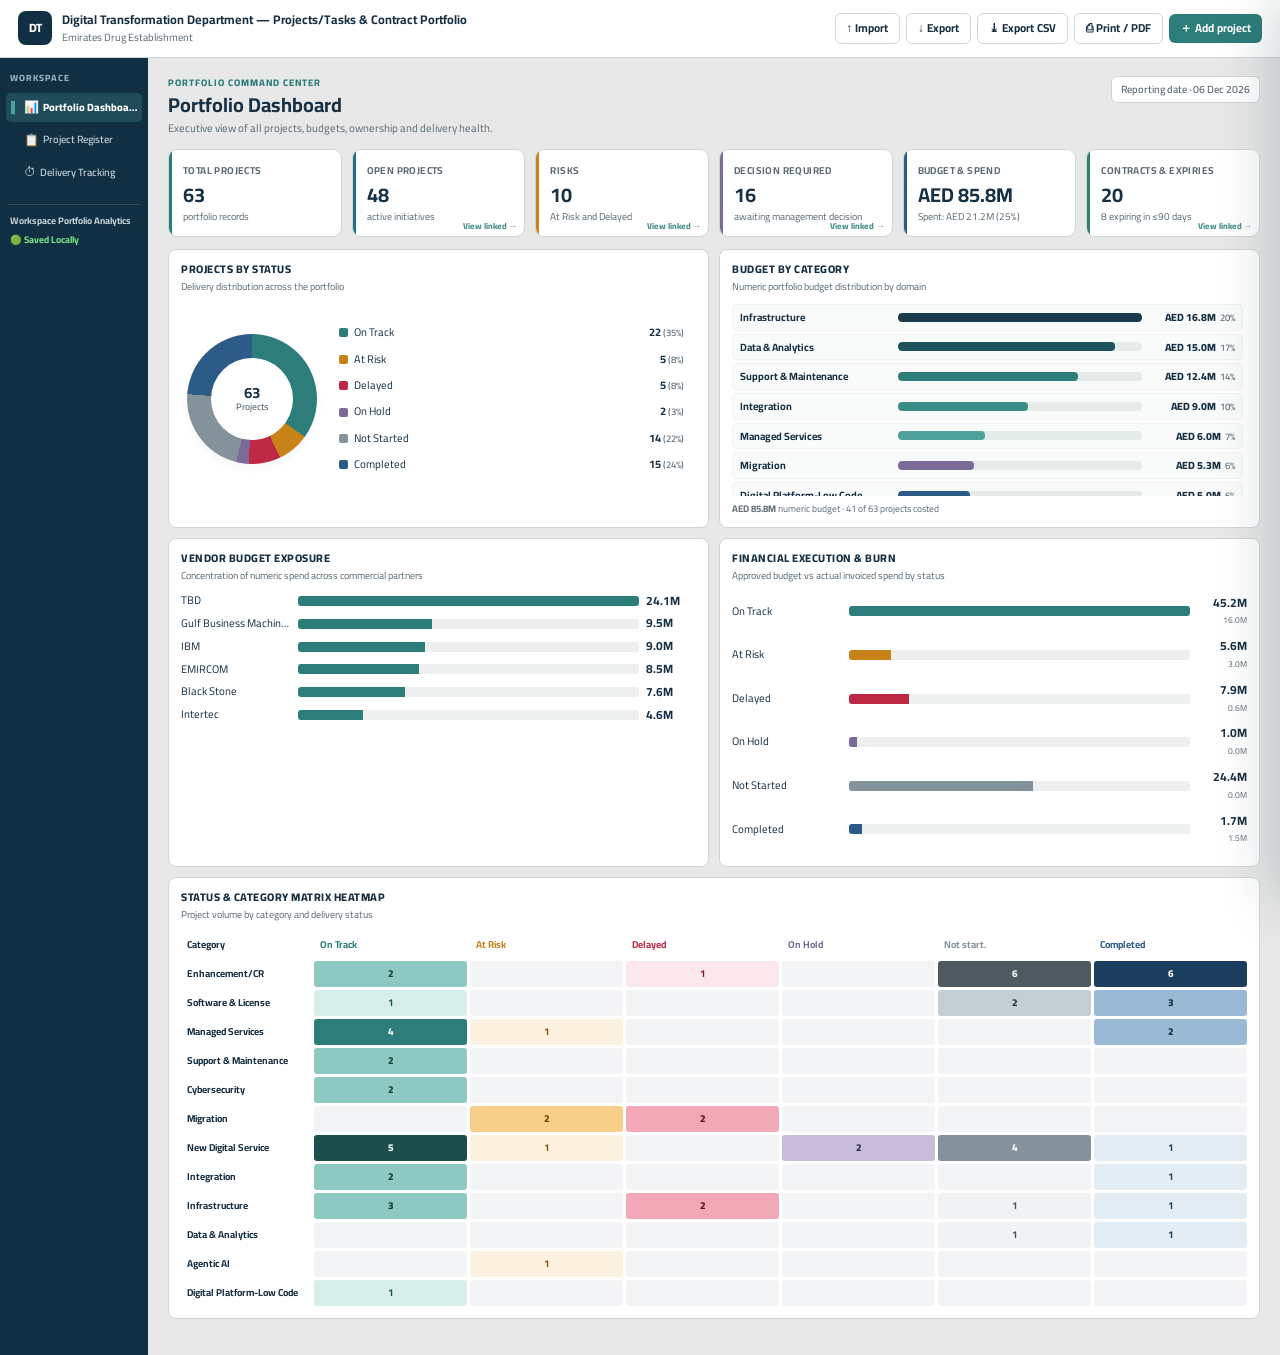
==== commit 49c050a7: "Remove Reset to file data from the SharePoint dashboard Drop the reset button and handler so the too" ====
--- a/DT_Projects_Dashboard_SharePoint.html
+++ b/DT_Projects_Dashboard_SharePoint.html
@@ -58,13 +58,6 @@
     .side-note{padding:0 4px}
     .side-title{font-size:9.5px;font-weight:700;color:#c6d4dc;line-height:1.35}
     .side-save{font-size:9.5px;color:#7ee787;margin-top:5px;display:flex;align-items:center;gap:4px;font-weight:700}
-    .side-save.warn{color:#ffd27a}
-    .share-banner{display:flex;align-items:center;justify-content:space-between;gap:12px;background:#fff8e8;border:1px solid #ead7a8;border-left:4px solid #c98218;border-radius:8px;padding:9px 12px;margin-bottom:12px}
-    .share-banner b{display:block;font-size:11px;color:#7a5a12}
-    .share-banner span{font-size:10px;color:#6d5a2e}
-    .share-banner.ok{background:#eef7f3;border-color:#c5ddd4;border-left-color:#2f8264}
-    .share-banner.ok b{color:#215a46}
-    .share-banner.ok span{color:#3d6a5b}
     
     /* Main Content */
     .main{padding:18px 20px 36px;min-width:0}
@@ -275,6 +268,8 @@
     .empty{text-align:center;padding:30px;color:var(--muted);font-size:12px}
     .tag-expiry-danger{background:#fee2e2;color:#b91c1c;font-size:9px;font-weight:800;padding:1px 4px;border-radius:3px;display:inline-block;margin-top:2px}
     .tag-expiry-warn{background:#fef3c7;color:#b45309;font-size:9px;font-weight:800;padding:1px 4px;border-radius:3px;display:inline-block;margin-top:2px}
+    .tag-delivered{background:#dcfce7;color:#15803d;font-size:9px;font-weight:800;padding:1px 4px;border-radius:3px;display:inline-block;margin-top:2px}
+    .tag-overdue{background:#fee2e2;color:#b91c1c;font-size:9px;font-weight:800;padding:1px 4px;border-radius:3px;display:inline-block;margin-top:2px}
     .spend-meter{display:flex;align-items:center;gap:4px;font-size:9px;color:var(--muted);margin-top:2px}
     
     /* Side Panel */
@@ -395,12 +390,10 @@
     <div class="brand"><div class="mark">DT</div><div><b>Digital Transformation Department — Projects/Tasks & Contract Portfolio</b><span>Emirates Drug Establishment</span></div></div>
     <div class="top-actions">
       <input id="importFile" type="file" accept=".json,application/json" hidden onchange="importData(event)">
-      <button class="btn dark" onclick="saveHtmlForSharePoint()" title="Download this dashboard with your current project data baked in. Upload that file to SharePoint to replace the old copy.">☁ Save HTML for SharePoint</button>
       <button class="btn light" onclick="document.getElementById('importFile').click()">↑ Import</button>
       <button class="btn light" onclick="exportData()">↓ Export</button>
       <button class="btn light" onclick="exportCsv()">⤓ Export CSV</button>
       <button class="btn light" onclick="window.print()">⎙ Print / PDF</button>
-      <button class="btn light" onclick="resetToFileData()" title="Discard this browser's saved copy and reload the data built into this file">↺ Reset to file data</button>
       <button class="btn primary" onclick="openProjectModal()">＋ Add project</button>
     </div>
   </header>
@@ -412,13 +405,11 @@
       <button class="nav" data-workspace="delivery" onclick="setWorkspace('delivery',this)"><span class="nav-bar">▌</span><span class="nav-icon">⏱</span> <strong>Delivery Tracking</strong></button>
       <hr class="side-divider">
       <div class="side-note">
-        <div class="side-title">PMO Workspace</div>
-        <div class="side-sub" style="font-size:9px;color:#abc0cb;margin-top:3px">Portfolio Analytics</div>
-        <div class="side-save" id="sideSave">🟢 File version</div>
+        <div class="side-title">Workspace Portfolio Analytics</div>
+        <div class="side-save">🟢 Saved Locally</div>
       </div>
     </aside>
     <main class="main">
-      <div id="shareBanner" class="share-banner hidden"></div>
       <div class="page-head">
         <div><div class="eyebrow" id="workspaceEyebrow">Portfolio command center</div><h1 id="workspaceTitle">Portfolio Dashboard</h1><p id="workspaceDescription">Executive view of all projects, budgets, ownership and delivery health.</p></div>
         <div class="head-tools">
@@ -507,7 +498,7 @@
       <div class="modal-head"><h3 id="modalTitle">Add project</h3><button class="close" onclick="closeModal()">×</button></div>
       <form id="projectForm" onsubmit="saveProject(event)">
         <div class="form">
-          <div class="notice">Fields marked from proposals should be validated against the final signed contract before formal PMO reporting.</div>
+          <div class="notice">Fields marked from proposals should be validated against the final signed contract before formal PMO reporting[cite: 7].</div>
           <div class="form-grid">
             <div class="field full"><label>Project name *</label><input id="fName" required></div>
             <div class="field"><label>Vendor *</label><input id="fVendor" required></div>
@@ -545,10 +536,7 @@
   <div class="toast" id="toast"></div>
 
   <script>
-    const KEY='ede-contract-portfolio-v10';
-    const META_KEY=KEY+'-meta';
-    let FILE_REVISION='2026-08-17T06:33:00.000Z';
-    let unpublishedEdits=false;
+    const KEY='ede-contract-portfolio-v12';
     const COLORS=['#2d7d7b','#2d5b88','#7b6b97','#c98218','#2f8264','#775f65'];
     const DEPARTMENTS=['Communications & Promotion Department','Digital Transformation Department','Government Services Department','Legal Affairs Office','Policies & Standards Department','Strategy and Future Department','Support Services Department','Import & Export Department','Inspection & Control Department','Licensing Department','Agricultural Medical Products Registration Department','Registration & Marketing Authorizations for Pharmaceutical Products & Medical Devices','Registration & Marketing Authorizations for Veterinary Preparations','Research & Studies Department','Crisis Management & Pharmaceutical Security Center','Director General Office','National Reference Laboratories Department','Partnerships & Strategic Relations Department','Research & Laboratories Regulation Department'];
     const sheetRows=[
@@ -604,10 +592,8 @@
       ["Import Export Enhancements","Enhancement/CR","Import & Export Department","Azam Farooq","InHouse","-","","","On Track","95","Medium","","","Not Required",""]
     ];
 
-    /*PORTFOLIO_SEED_START*/
-    const seed=[{"id": "project-1786946492600", "name": "Redis License", "vendor": "TBD", "contract": "BPM005454", "category": "Software & License", "status": "Not Started", "priority": "Medium", "owner": "Digital Transformation Department", "coordinator": "Mohamed Bebars", "departments": "", "decisionRequired": "", "start": "", "end": "", "baselineEnd": "", "value": 0, "spent": 0, "budgetLabel": "", "progress": 0, "scope": "BPM005454 ترسية المناقصة رقم \nRedis License", "strategicObjectives": "", "strategicAlignment": "", "risks": ["Approved Budget of 2026 is 228,000.00 AED", "1.\tتوفير مبلغ 1,813 درهم من ميزانية 2026 وهو الفارق بين مبلغ الطلب والعرض المالي.", "2.\tالتأكيد على توفير مبلغ 235,436 درهم من ميزانية 2027", "3.\tالتأكيد على توفير مبلغ 270,751 درهم من ميزانية 2028"], "mitigation": "", "decision": "", "decisionDate": "", "decisionBy": "", "source": "", "kpis": [], "milestones": [], "attachmentName": "", "attachmentType": "", "attachmentSize": 0}, {"id": "project-1786900394368", "name": "SSL Certificate", "vendor": "TBD", "contract": "", "category": "Software & License", "status": "At Risk", "priority": "High", "owner": "Digital Transformation Department", "coordinator": "Mohamed Bebars", "departments": "", "decisionRequired": "", "start": "", "end": "", "baselineEnd": "", "value": 13952, "spent": 0, "budgetLabel": "", "progress": 0, "scope": "", "strategicObjectives": "", "strategicAlignment": "", "risks": [], "mitigation": "", "decision": "", "decisionDate": "", "decisionBy": "", "source": "", "kpis": [], "milestones": [], "attachmentName": "", "attachmentType": "", "attachmentSize": 0}, {"id": "project-1786898549262", "name": "Microsoft Licenses & Dynamics 365 Customer Service Enterprise (CRM) - 120 users", "vendor": "Crayon Company (L.L.C.)", "contract": "", "category": "Software & License", "status": "Completed", "priority": "High", "owner": "Digital Transformation Department", "coordinator": "Ataa Basharat", "departments": "Government Services Department", "decisionRequired": "", "start": "", "end": "", "baselineEnd": "", "value": 850846, "spent": 850846, "budgetLabel": "", "progress": 0, "scope": "", "strategicObjectives": "", "strategicAlignment": "", "risks": [], "mitigation": "", "decision": "", "decisionDate": "", "decisionBy": "", "source": "", "kpis": [], "milestones": [], "attachmentName": "", "attachmentType": "", "attachmentSize": 0}, {"id": "project-1786898411060", "name": "Software integration lab instruments", "vendor": "TBD", "contract": "", "category": "Software & License", "status": "Not Started", "priority": "Medium", "owner": "", "coordinator": "", "departments": "", "decisionRequired": "", "start": "", "end": "", "baselineEnd": "", "value": 2500000, "spent": 0, "budgetLabel": "", "progress": 0, "scope": "", "strategicObjectives": "", "strategicAlignment": "", "risks": [], "mitigation": "", "decision": "", "decisionDate": "", "decisionBy": "", "source": "", "kpis": [], "milestones": [], "attachmentName": "", "attachmentType": "", "attachmentSize": 0}, {"id": "project-1786898274625", "name": "EDE Website UX/UI Design & Content Development", "vendor": "Digital NXT Technical Consulting", "contract": "CTR007754 / 2025", "category": "Managed Services", "status": "On Track", "priority": "Medium", "owner": "Digital Transformation Department", "coordinator": "Azam Farooq", "departments": "Communications & Promotion Department", "decisionRequired": "", "start": "2025-12-01", "end": "2026-11-30", "baselineEnd": "2026-11-30", "value": 746666.64, "spent": 560000, "budgetLabel": "", "progress": 0, "scope": "", "strategicObjectives": "", "strategicAlignment": "", "risks": [], "mitigation": "", "decision": "", "decisionDate": "", "decisionBy": "", "source": "", "kpis": [], "milestones": [], "attachmentName": "CTR007754 - EDE Web Site UXUI Design & Content Development.pdf", "attachmentType": "application/pdf", "attachmentSize": 9219413}, {"id": "project-1786897641694", "name": "E-CTD Drug Registration File Reader", "vendor": "Professionals Regulatory Affairs LLC", "contract": "403 / 2021 (Renewal)", "category": "Software & License", "status": "On Track", "priority": "Medium", "owner": "Digital Transformation Department", "coordinator": "Fahad Alolama", "departments": "Registration & Marketing Authorizations for Pharmaceutical Products & Medical Devices", "decisionRequired": "", "start": "2025-11-26", "end": "2026-11-25", "baselineEnd": "2026-11-25", "value": 180830, "spent": 180830, "budgetLabel": "", "progress": 70, "scope": "Renewal and continued operation of the E-CTD pharmaceutical registration file reader solution that supports regulatory and drug management processes at Emirates Drug Establishment (EDE), including software support, maintenance, and operational continuity services", "strategicObjectives": "", "strategicAlignment": "", "risks": [], "mitigation": "", "decision": "", "decisionDate": "", "decisionBy": "", "source": "", "kpis": [], "milestones": [], "attachmentName": "تجديد عقد رقم 403-2021 القارئ.pdf", "attachmentType": "application/pdf", "attachmentSize": 777806}, {"id": "project-1786897285753", "name": "Drug Registration Platform Support & License Renewal", "vendor": "Gulf Business Machines (GBM)", "contract": "Contract 75 / 2020 (Renewal)", "category": "Support & Maintenance", "status": "On Track", "priority": "High", "owner": "Digital Transformation Department", "coordinator": "Fahad Alolama", "departments": "Registration & Marketing Authorizations for Pharmaceutical Products & Medical Devices", "decisionRequired": "", "start": "2025-05-01", "end": "2027-04-30", "baselineEnd": "2027-04-30", "value": 9500000, "spent": 6921000, "budgetLabel": "", "progress": 70, "scope": "Component Amount (AED Excl. VAT)\nIBM License Renewal 2,233,062\nHCL License Renewal217,770Time & Material \nSupport Services7,049,168\nDelivered renewal, maintenance, and operational support services for the Emirates Drug Establishment Drug Registration Platform, including IBM Cloud Pak for Integration, IBM Cloud Pak for Business Automation (BAW, ODM, FileNet), HCL Portal Server licensing, platform support resources, integration services, workflow automation support, application maintenance, and ongoing enhancement services.", "strategicObjectives": "", "strategicAlignment": "", "risks": [], "mitigation": "", "decision": "", "decisionDate": "", "decisionBy": "", "source": "", "kpis": [], "milestones": [], "attachmentName": "75 -  تجديد عقد تطوير الخدمات الإلكترونية وملاحقه - GBM.pdf", "attachmentType": "application/pdf", "attachmentSize": 2177747}, {"id": "project-1786896381688", "name": "Endpoint Detection & Response (EDR/EPP)", "vendor": "HELP INFORMATION TECHNOLOGY CONSULTANCY - SOLE PROPRIETORSHIP LLC", "contract": "CTR007589 / 2025", "category": "Cybersecurity", "status": "On Track", "priority": "Medium", "owner": "Digital Transformation Department", "coordinator": "Mohamed Bebars", "departments": "", "decisionRequired": "", "start": "2025-11-01", "end": "2028-12-17", "baselineEnd": "2028-12-17", "value": 750467.39, "spent": 300189, "budgetLabel": "", "progress": 80, "scope": "SentinelOne EDR & Endpoint Protection Platform Implementation (Nov 2025 – Dec 2028): Delivered a SentinelOne-based enterprise endpoint security solution for EDE, including deployment of 550 protected endpoints (300 workstations and 250 servers), AI-powered EDR/EPP, NGAV, endpoint forensics, threat hunting, Device Control, Firewall Control, Endpoint Data Gateway integration, policy configuration, testing, documentation, training for 2 administrators, and 3-year premium support. Contract Value: AED 750,467.39", "strategicObjectives": "", "strategicAlignment": "", "risks": [], "mitigation": "", "decision": "", "decisionDate": "", "decisionBy": "", "source": "", "kpis": [], "milestones": [], "attachmentName": "CTR007589 -Endpoint Detection and Response.pdf", "attachmentType": "application/pdf", "attachmentSize": 16115573}, {"id": "project-1786895887560", "name": "Asset Inventory & Tracking System", "vendor": "Span Trading LLC", "contract": "CTR007669 / 2025", "category": "Software & License", "status": "Not Started", "priority": "Medium", "owner": "", "coordinator": "Ataa Basharat", "departments": "", "decisionRequired": "", "start": "2025-12-01", "end": "2028-11-30", "baselineEnd": "2028-11-30", "value": 173985, "spent": 36906, "budgetLabel": "", "progress": 0, "scope": "Asset Inventory & Tracking System Implementation (Dec 2025 – Nov 2028): Delivered a federal asset management and tracking solution for EDE, including software licensing for 5 concurrent users, asset inventory and verification services, RFID and barcode asset tagging, Android scanning devices, integration with Ministry of Finance asset management systems, reporting, project management, and 3-year support services. Contract Value: AED 173,985", "strategicObjectives": "", "strategicAlignment": "", "risks": [], "mitigation": "", "decision": "", "decisionDate": "", "decisionBy": "", "source": "", "kpis": [], "milestones": [], "attachmentName": "CTR007669 - توريد رخص نظام الجرد وتتبع الأصول.pdf", "attachmentType": "application/pdf", "attachmentSize": 9918151}, {"id": "project-1786895591094", "name": "Supply of Licenses and Installation of the SMS Messaging System", "vendor": "INNOVATIVE SOLUTIONS INTERNATIONAL L.L.C", "contract": "CTR007714 / 2025", "category": "Managed Services", "status": "On Track", "priority": "Medium", "owner": "Digital Transformation Department", "coordinator": "Mohamed Bebars", "departments": "", "decisionRequired": "", "start": "2025-11-20", "end": "2028-11-29", "baselineEnd": "2028-11-29", "value": 350000, "spent": 250000, "budgetLabel": "", "progress": 0, "scope": "SMS Messaging Gateway Implementation (Nov 2025 – Nov 2028): Delivered a LinQ2 on-premises SMS Gateway solution for EDE, including SMS notifications, OTP services, bulk messaging, campaign management, API integrations with backend applications, RBAC, reporting, high availability, system implementation, testing, documentation, training, and 3-year platinum support. Contract Value: AED 350,000 (excl. VAT).", "strategicObjectives": "", "strategicAlignment": "", "risks": [], "mitigation": "", "decision": "", "decisionDate": "", "decisionBy": "", "source": "", "kpis": [], "milestones": [], "attachmentName": "CTR007714  - Supply of Licenses and Installation of the SMS Messaging System.pdf", "attachmentType": "application/pdf", "attachmentSize": 11062802}, {"id": "project-1786893917091", "name": "Supply & Installation of Meeting Room AV Systems", "vendor": "Venture Global Technologies LLC", "contract": "CTR007851 / 2025", "category": "Software & License", "status": "Completed", "priority": "Medium", "owner": "Digital Transformation Department", "coordinator": "Ataa Basharat", "departments": "", "decisionRequired": "", "start": "2025-12-15", "end": "2026-12-31", "baselineEnd": "2026-12-31", "value": 245161, "spent": 245161, "budgetLabel": "", "progress": 100, "scope": "", "strategicObjectives": "", "strategicAlignment": "", "risks": [], "mitigation": "", "decision": "", "decisionDate": "", "decisionBy": "", "source": "", "kpis": [], "milestones": [], "attachmentName": "", "attachmentType": "", "attachmentSize": 0}, {"id": "project-1786893492582", "name": "Pharmaceutical Registration Systems Hosting on duTech National Hypercloud", "vendor": "EMIRATES INTEGRATED TELECOMMUNICATION COMPANY PJSC (DU)", "contract": "CTR007955 / 2025", "category": "Migration", "status": "Delayed", "priority": "High", "owner": "Digital Transformation Department", "coordinator": "Fahad Alolama", "departments": "Registration & Marketing Authorizations for Pharmaceutical Products & Medical Devices", "decisionRequired": "Operational", "start": "2026-05-30", "end": "2027-12-30", "baselineEnd": "2027-12-30", "value": 4021212.04, "spent": 2248435, "budgetLabel": "", "progress": 30, "scope": "Pharmaceutical Registration Systems Cloud Migration & Hosting (Dec 2025 – Dec 2027): Delivered Oracle-based cloud migration and hosting services on duTech National Hypercloud for EDE pharmaceutical registration systems, including Oracle database and SOA/OSB migration, Oracle 19c upgrade, cloud network design, IAM, VPN, firewall, WAF, VM provisioning, security controls (Cloud Guard, Data Safe, VSS), backup, testing, optimization, cutover, and managed cloud hosting.", "strategicObjectives": "", "strategicAlignment": "", "risks": ["Critical activities depend on delayed MOHAP security approvals, port openings, storage expansion and network changes."], "mitigation": "", "decision": "Schedule meeting with all stakeholders\nGBM to provide proposal for End-to-End  full migration", "decisionDate": "2026-08-10", "decisionBy": "Sara Almheiri", "source": "", "kpis": [], "milestones": [], "attachmentName": "CTR007955 - عقد توريد رخص وبرامج واستضافة أنظمة التسجيل الدوائي.pdf", "attachmentType": "application/pdf", "attachmentSize": 1515795}, {"id": "project-1786892862727", "name": "Software Quality Services", "vendor": "Q-Pros", "contract": "CTR008096 / 2026", "category": "Managed Services", "status": "On Track", "priority": "Medium", "owner": "Digital Transformation Department", "coordinator": "Fahad Alolama", "departments": "Digital Transformation Department", "decisionRequired": "", "start": "2026-01-20", "end": "2027-01-19", "baselineEnd": "2027-01-19", "value": 1357400, "spent": 0, "budgetLabel": "", "progress": 60, "scope": "Delivered managed QA, QC, and software testing services for Emirates Drug Establishment (EDE), including QA framework design, test strategy development, functional and non-functional testing, automation testing, performance testing, security testing (VAPT), UX validation, DevOps quality governance, business validation, and managed testing resources.", "strategicObjectives": "", "strategicAlignment": "", "risks": [], "mitigation": "", "decision": "", "decisionDate": "", "decisionBy": "", "source": "", "kpis": [], "milestones": [], "attachmentName": "CTR008096 - Software Quality Services.pdf", "attachmentType": "application/pdf", "attachmentSize": 2605340}, {"id": "project-1786892026625", "name": "Laptops Lease Agreement", "vendor": "Emirates Business Machines LLC (EBM)", "contract": "CTR04 / 2024", "category": "Managed Services", "status": "On Track", "priority": "High", "owner": "Digital Transformation Department", "coordinator": "Ataa Basharat", "departments": "", "decisionRequired": "", "start": "2024-07-30", "end": "2027-07-30", "baselineEnd": "2027-07-30", "value": 1606578.99, "spent": 593008, "budgetLabel": "", "progress": 65, "scope": "Laptop leasing and related accessories on a purchase-order basis, including asset management and tracking of devices and serial numbers, as well as return processing and secure data wiping at the end of the lease term.", "strategicObjectives": "", "strategicAlignment": "", "risks": [], "mitigation": "", "decision": "", "decisionDate": "", "decisionBy": "", "source": "", "kpis": [], "milestones": [], "attachmentName": "CTR04 - EDE Laptops lease agreement.pdf", "attachmentType": "application/pdf", "attachmentSize": 6552138}, {"id": "project-1786891095613", "name": "Contact Center Services", "vendor": "e& Emirates Telecommunications Group", "contract": "633H/2002/EDE", "category": "Managed Services", "status": "At Risk", "priority": "High", "owner": "Digital Transformation Department; Government Services Department", "coordinator": "Fahad Alolama", "departments": "", "decisionRequired": "Financial", "start": "2025-08-01", "end": "2026-07-31", "baselineEnd": "2026-07-31", "value": 1777920, "spent": 1777920, "budgetLabel": "", "progress": 100, "scope": "The contract establishes a fully managed, multilingual Contact Center service operated by Etisalat from its Ajman facility, providing EDE with:\nCustomer service operations\nOmnichannel customer communications\n10 dedicated agents + team leader\nContact center technology platform\nWorkforce management\nQuality assurance\nReporting and analytics\nBusiness continuity and operational support\nfor handling EDE customer interactions on a 7-day-per-week basis.", "strategicObjectives": "", "strategicAlignment": "", "risks": ["High Calls and  CRM Ticket volumes", "Request more resources"], "mitigation": "Request for renewal\nAddendum No.1 :\n6 additional dedicated agents\nRate: 10,580 per month per agent\nperiod: 1st April 2026 till 31st July 2026\nduration: 4 months amount of 253,920.00 AED", "decision": "", "decisionDate": "", "decisionBy": "", "source": "Addendum No.1 :\n6 additional dedicated agents\nRate: 10,580 per month per aagent\nperiod: 1st April 2026 till 31st July 2026\nduration: 4 months amount of 253,920.00 AED", "kpis": [], "milestones": [["Contract Renewal", "2026-08-01", "On Track"]], "attachmentName": "عقد مركز الاتصال معتمد.pdf", "attachmentType": "application/pdf", "attachmentSize": 2338253}, {"id": "sheet-1", "name": "Laboratory Information Management System (LIMS)", "vendor": "VIRTUS TRADING LIMITED", "contract": "CTR007601 / 2025", "category": "New Digital Service", "status": "On Track", "priority": "Medium", "owner": "Research & Laboratories Regulation Department", "coordinator": "Eslam Kassab", "departments": "", "decisionRequired": "Financial", "start": "2025-12-12", "end": "2029-04-02", "baselineEnd": "2029-04-02", "value": 985290, "spent": 383800, "budgetLabel": "", "progress": 20, "scope": "The project delivers a fully integrated LabVantage LIMS platform for EDE covering:\n-Sample lifecycle management\n-Test & laboratory operations management\n-Inventory & consumables management\n-Instrument integration (25 instruments)\n-Interfaces with government systems\n-Dashboards & reporting\n-Audit, compliance & e-signatures\n-Training & go-live support\n-3 years of maintenance and support\n-One dedicated full-time expert for the first year after launch", "strategicObjectives": "", "strategicAlignment": "", "risks": ["Payment approval is required, not just confirmation from the business team."], "mitigation": "1777920", "decision": "", "decisionDate": "", "decisionBy": "", "source": "CTR007601 - IMPLEMETATION OF A LABORATORY INFORMATION MANAGEMENT SYSTEM (LIMS)", "kpis": [], "milestones": [], "attachmentName": "CTR007601 - IMPLEMETATION OF A LABORATORY INFORMATION MANAGEMENT SYSTEM (LIMS).pdf", "attachmentType": "application/pdf", "attachmentSize": 27560480}, {"id": "sheet-2", "name": "Enterprise Service Bus (ESB)", "vendor": "IBM", "contract": "", "category": "Integration", "status": "On Track", "priority": "High", "owner": "Digital Transformation Department", "coordinator": "Eslam Kassab", "departments": "", "decisionRequired": "Financial", "start": "2026-06-29", "end": "2027-01-31", "baselineEnd": "2027-01-31", "value": 9000000, "spent": 0, "budgetLabel": "", "progress": 0, "scope": "Architecture & Requirements Analysis\nPerform assessment and define architecture by\nConducting workshops to identify integration needs\nDefine Integration, Deployment, Network and Security Architecture\nProject Materials:\nSolution Architecture Document\nHybrid Integration platform setup:\nInstall identified IBM webMethods components on 3 environments\nDev, UAT & Prod\nProject Materials:\nInstalled and configured webMethods DEV, UAT and PROD environments.\nInstallation Guide covering webMethods platform setup and configuration\nIntegration Service Design & Development:\n50 integration services:\nSimple: 15 Integration Services\nMedium: 20 Integration Services\nComplex: 15 Integration Services\nService Design\nDevelopment & Unit Testing\nProject Materials:\nService Design Document\nDeveloped Integration Services (Source Code)\nUnit Test Results\nTesting, Go-live Supports & Transition:\nSIT support: 5 weeks\nUAT support: 3 weeks\nPerformance testing support: 4 weeks\nGo-live and post go-live support: 4 weeks", "strategicObjectives": "", "strategicAlignment": "", "risks": ["Payment approval required for 5%."], "mitigation": "", "decision": "5% Approved to send email Noora Al remaithi", "decisionDate": "", "decisionBy": "", "source": "PPT of Kickoff dated 06.08.2026", "kpis": [], "milestones": [], "attachmentName": "Emirates_Drug_Establishment_Hybrid_Integration_KickOff_v1.4.pptx", "attachmentType": "application/vnd.openxmlformats-officedocument.presentationml.presentation", "attachmentSize": 317811}, {"id": "sheet-3", "name": "Inspection System", "category": "New Digital Service", "owner": "Inspection & Control Department", "coordinator": "Eslam Kassab", "vendor": "InHouse", "contract": "", "value": 0, "spent": 0, "budgetLabel": "-", "start": "", "end": "", "baselineEnd": "", "status": "Not Started", "progress": 0, "priority": "Medium", "departments": "", "decisionRequired": "Operational", "decision": "", "decisionDate": "", "decisionBy": "", "scope": "", "risks": ["Should requirements gathering and validation proceed now, or be postponed until reengineering is completed to avoid rework?"], "mitigation": "Await completion of reengineering and onboarding of the new vendor to avoid duplicated effort.", "source": "Imported from DT Projects sheet", "kpis": [], "milestones": [], "strategicObjectives": "", "strategicAlignment": "", "attachmentName": "", "attachmentType": "", "attachmentSize": 0}, {"id": "sheet-4", "name": "MOCCAE inherited services &  CRM Migration", "vendor": "Black Stone", "contract": "CTR007588 / 2025", "category": "New Digital Service", "status": "At Risk", "priority": "High", "owner": "Digital Transformation Department; Agricultural Medical Products Registration Department", "coordinator": "Eslam Kassab", "departments": "Import & Export Department; Agricultural Medical Products Registration Department; Registration & Marketing Authorizations for Veterinary Preparations", "decisionRequired": "Financial & Operational", "start": "2025-08-22", "end": "2026-12-31", "baselineEnd": "2025-12-31", "value": 2567000, "spent": 1218430, "budgetLabel": "", "progress": 50, "scope": "Modernization and deployment of 34+ regulatory services, Azure-based platform architecture, integrations with external government services, data migration, testing, training, knowledge transfer, deployment, and post-go-live hypercare support.\nCRM migration from MOHAP to EDE", "strategicObjectives": "", "strategicAlignment": "", "risks": ["MOCCAE Professional API is expected in Q1 2027; LIMS and DHABI integrations are blocked; data migration remains in progress; vendor development delays and quality issues affect delivery."], "mitigation": "", "decision": "Professional API: manual document upload; \nAssess impact if contract is cancelled.", "decisionDate": "2026-08-10", "decisionBy": "Sara Almeheiri", "source": "", "kpis": [], "milestones": [], "attachmentName": "Financial_Propsal.pdf", "attachmentType": "application/pdf", "attachmentSize": 1330446}, {"id": "sheet-5", "name": "Clinical Trial Service", "vendor": "InHouse", "contract": "", "category": "New Digital Service", "status": "On Track", "priority": "Medium", "owner": "Research & Laboratories Regulation Department", "coordinator": "Maise Dahhan", "departments": "", "decisionRequired": "", "start": "", "end": "", "baselineEnd": "", "value": 0, "spent": 0, "budgetLabel": "-", "progress": 0, "scope": "", "strategicObjectives": "", "strategicAlignment": "", "risks": ["Critical requirements continue to emerge after BRD v1, causing revisions, rework and potential delays."], "mitigation": "", "decision": "", "decisionDate": "", "decisionBy": "", "source": "Imported from DT Projects sheet", "kpis": [], "milestones": [], "attachmentName": "", "attachmentType": "", "attachmentSize": 0}, {"id": "sheet-6", "name": "EDE Single Sign-On Portal (UAE PASS Integration)", "vendor": "InHouse", "contract": "", "category": "Integration", "status": "On Track", "priority": "Medium", "owner": "Digital Transformation Department", "coordinator": "Maise Dahhan", "departments": "", "decisionRequired": "", "start": "", "end": "", "baselineEnd": "", "value": 0, "spent": 0, "budgetLabel": "-", "progress": 0, "scope": "", "strategicObjectives": "", "strategicAlignment": "", "risks": [], "mitigation": "", "decision": "", "decisionDate": "", "decisionBy": "", "source": "Imported from DT Projects sheet", "kpis": [], "milestones": [], "attachmentName": "", "attachmentType": "", "attachmentSize": 0}, {"id": "sheet-7", "name": "Product Classification Service Enhancement (12 man-days + 8 man-days Customer Pulse)", "category": "Enhancement/CR", "owner": "Registration & Marketing Authorizations for Pharmaceutical Products & Medical Devices", "coordinator": "Sherine Elkhatib", "vendor": "GBM", "contract": "", "value": 31500, "spent": 0, "budgetLabel": "", "start": "", "end": "", "baselineEnd": "", "status": "Completed", "progress": 0, "priority": "Medium", "departments": "", "decisionRequired": "", "decision": "", "decisionDate": "", "decisionBy": "", "scope": "", "risks": [], "mitigation": "", "source": "Imported from DT Projects sheet", "kpis": [], "milestones": [], "strategicObjectives": "", "strategicAlignment": "", "attachmentName": "", "attachmentType": "", "attachmentSize": 0}, {"id": "sheet-8", "name": "Appointment Additional Pharmaceutical Facility (56 man-days)", "category": "New Digital Service", "owner": "Registration & Marketing Authorizations for Pharmaceutical Products & Medical Devices", "coordinator": "Sherine Elkhatib", "vendor": "GBM", "contract": "", "value": 147000, "spent": 0, "budgetLabel": "", "start": "", "end": "", "baselineEnd": "", "status": "Completed", "progress": 0, "priority": "High", "departments": "", "decisionRequired": "", "decision": "", "decisionDate": "", "decisionBy": "", "scope": "", "risks": [], "mitigation": "", "source": "Imported from DT Projects sheet", "kpis": [], "milestones": [], "strategicObjectives": "", "strategicAlignment": "", "attachmentName": "", "attachmentType": "", "attachmentSize": 0}, {"id": "sheet-9", "name": "36 Free Changes in Registration System Services (support contract)", "vendor": "GBM", "contract": "", "category": "Enhancement/CR", "status": "Completed", "priority": "Medium", "owner": "Registration & Marketing Authorizations for Pharmaceutical Products & Medical Devices", "coordinator": "Sherine Elkhatib", "departments": "", "decisionRequired": "", "start": "2026-11-15", "end": "2026-08-08", "baselineEnd": "2026-08-08", "value": 0, "spent": 0, "budgetLabel": "Included", "progress": 95, "scope": "", "strategicObjectives": "", "strategicAlignment": "", "risks": [], "mitigation": "", "decision": "", "decisionDate": "", "decisionBy": "", "source": "Imported from DT Projects sheet", "kpis": [], "milestones": [], "attachmentName": "", "attachmentType": "", "attachmentSize": 0}, {"id": "sheet-10", "name": "Medical Product Exclusive Marketing Approval – Temporary Solution (11 man-days)", "vendor": "GBM", "contract": "", "category": "New Digital Service", "status": "On Hold", "priority": "High", "owner": "Registration & Marketing Authorizations for Pharmaceutical Products & Medical Devices", "coordinator": "Sherine Elkhatib", "departments": "", "decisionRequired": "", "start": "2026-05-14", "end": "2026-06-02", "baselineEnd": "2026-06-02", "value": 28875, "spent": 0, "budgetLabel": "", "progress": 90, "scope": "", "strategicObjectives": "", "strategicAlignment": "", "risks": ["Pending ministerial decree approval; temporary solution is ready for deployment."], "mitigation": "Activate the temporary solution once the required approvals are received.", "decision": "", "decisionDate": "", "decisionBy": "", "source": "Imported from DT Projects sheet", "kpis": [], "milestones": [], "attachmentName": "", "attachmentType": "", "attachmentSize": 0}, {"id": "sheet-11", "name": "Medical Product Exclusive Marketing Approval – Full Solution (30 man-days)", "vendor": "GBM", "contract": "", "category": "New Digital Service", "status": "Not Started", "priority": "Medium", "owner": "Registration & Marketing Authorizations for Pharmaceutical Products & Medical Devices", "coordinator": "Sherine Elkhatib", "departments": "", "decisionRequired": "", "start": "", "end": "", "baselineEnd": "", "value": 97125, "spent": 0, "budgetLabel": "", "progress": 0, "scope": "", "strategicObjectives": "", "strategicAlignment": "", "risks": ["Growing cross-department backlog requires transparent prioritization and scheduling."], "mitigation": "Align stakeholders on prioritization criteria and agree a capacity-based delivery schedule.", "decision": "", "decisionDate": "", "decisionBy": "", "source": "Imported from DT Projects sheet", "kpis": [], "milestones": [], "attachmentName": "", "attachmentType": "", "attachmentSize": 0}, {"id": "sheet-12", "name": "Pricing & Repricing New Procedures (30 man-days)", "category": "Enhancement/CR", "owner": "Registration & Marketing Authorizations for Pharmaceutical Products & Medical Devices", "coordinator": "Sherine Elkhatib", "vendor": "GBM", "contract": "", "value": 78750, "spent": 0, "budgetLabel": "", "start": "2026-06-24", "end": "2026-08-27", "baselineEnd": "2026-08-27", "status": "On Track", "progress": 80, "priority": "High", "departments": "", "decisionRequired": "", "decision": "", "decisionDate": "", "decisionBy": "", "scope": "", "risks": [], "mitigation": "", "source": "Imported from DT Projects sheet", "kpis": [], "milestones": [], "strategicObjectives": "", "strategicAlignment": "", "attachmentName": "", "attachmentType": "", "attachmentSize": 0}, {"id": "sheet-13", "name": "Standalone Service for Request Analysis (24 man-days)", "vendor": "GBM", "contract": "", "category": "New Digital Service", "status": "Not Started", "priority": "High", "owner": "National Reference Laboratories Department", "coordinator": "Sherine Elkhatib", "departments": "", "decisionRequired": "", "start": "", "end": "", "baselineEnd": "", "value": 63000, "spent": 0, "budgetLabel": "", "progress": 0, "scope": "", "strategicObjectives": "", "strategicAlignment": "", "risks": ["Growing cross-department backlog requires transparent prioritization and scheduling."], "mitigation": "Align stakeholders on prioritization criteria and agree a capacity-based delivery schedule.", "decision": "", "decisionDate": "", "decisionBy": "", "source": "Imported from DT Projects sheet", "kpis": [], "milestones": [], "attachmentName": "", "attachmentType": "", "attachmentSize": 0}, {"id": "sheet-14", "name": "Changes in Analysis Service Workflow", "category": "Enhancement/CR", "owner": "National Reference Laboratories Department", "coordinator": "Sherine Elkhatib", "vendor": "GBM", "contract": "", "value": 0, "spent": 0, "budgetLabel": "-", "start": "", "end": "", "baselineEnd": "", "status": "Completed", "progress": 100, "priority": "High", "departments": "", "decisionRequired": "", "decision": "", "decisionDate": "", "decisionBy": "", "scope": "", "risks": [], "mitigation": "", "source": "Imported from DT Projects sheet", "kpis": [], "milestones": [], "strategicObjectives": "", "strategicAlignment": "", "attachmentName": "", "attachmentType": "", "attachmentSize": 0}, {"id": "sheet-15", "name": "Local Factory Enhancement", "vendor": "GBM", "contract": "", "category": "Enhancement/CR", "status": "Not Started", "priority": "Medium", "owner": "Licensing Department", "coordinator": "Sherine Elkhatib", "departments": "", "decisionRequired": "", "start": "", "end": "", "baselineEnd": "", "value": 0, "spent": 0, "budgetLabel": "TBD", "progress": 0, "scope": "", "strategicObjectives": "", "strategicAlignment": "", "risks": ["The 200 man-day contract may be exceeded: 117 days consumed and 54 days approved, with additional demand and a growing backlog."], "mitigation": "", "decision": "", "decisionDate": "", "decisionBy": "", "source": "Imported from DT Projects sheet", "kpis": [], "milestones": [], "attachmentName": "", "attachmentType": "", "attachmentSize": 0}, {"id": "sheet-16", "name": "Change in Stability & BE Workflow", "vendor": "GBM", "contract": "", "category": "Enhancement/CR", "status": "Not Started", "priority": "Low", "owner": "Registration & Marketing Authorizations for Pharmaceutical Products & Medical Devices", "coordinator": "Sherine Elkhatib", "departments": "", "decisionRequired": "", "start": "", "end": "", "baselineEnd": "", "value": 0, "spent": 0, "budgetLabel": "TBD", "progress": 0, "scope": "", "strategicObjectives": "", "strategicAlignment": "", "risks": ["Growing cross-department backlog requires transparent prioritization and scheduling."], "mitigation": "Align stakeholders on prioritization criteria and agree a capacity-based delivery schedule.", "decision": "", "decisionDate": "", "decisionBy": "", "source": "Imported from DT Projects sheet", "kpis": [], "milestones": [], "attachmentName": "", "attachmentType": "", "attachmentSize": 0}, {"id": "sheet-17", "name": "Listing Medical Device - Class I & II", "vendor": "GBM", "contract": "", "category": "Enhancement/CR", "status": "Not Started", "priority": "Medium", "owner": "Registration & Marketing Authorizations for Pharmaceutical Products & Medical Devices", "coordinator": "Sherine Elkhatib", "departments": "", "decisionRequired": "", "start": "", "end": "", "baselineEnd": "", "value": 0, "spent": 0, "budgetLabel": "TBD", "progress": 0, "scope": "", "strategicObjectives": "", "strategicAlignment": "", "risks": ["Growing cross-department backlog requires transparent prioritization and scheduling."], "mitigation": "Align stakeholders on prioritization criteria and agree a capacity-based delivery schedule.", "decision": "", "decisionDate": "", "decisionBy": "", "source": "Imported from DT Projects sheet", "kpis": [], "milestones": [], "attachmentName": "", "attachmentType": "", "attachmentSize": 0}, {"id": "sheet-18", "name": "Introduce New Manufacturing Stages and Business Rules", "vendor": "GBM", "contract": "", "category": "Enhancement/CR", "status": "Not Started", "priority": "Low", "owner": "Registration & Marketing Authorizations for Pharmaceutical Products & Medical Devices", "coordinator": "Sherine Elkhatib", "departments": "", "decisionRequired": "", "start": "", "end": "", "baselineEnd": "", "value": 0, "spent": 0, "budgetLabel": "TBD", "progress": 0, "scope": "", "strategicObjectives": "", "strategicAlignment": "", "risks": ["Postponed until impact on CPP and other services is validated with business owners."], "mitigation": "", "decision": "", "decisionDate": "", "decisionBy": "", "source": "Imported from DT Projects sheet", "kpis": [], "milestones": [], "attachmentName": "", "attachmentType": "", "attachmentSize": 0}, {"id": "sheet-19", "name": "Replace “Agent” with “Main Pharmaceutical Facility” in All Outputs and Portals", "vendor": "GBM", "contract": "", "category": "Enhancement/CR", "status": "On Track", "priority": "Medium", "owner": "Registration & Marketing Authorizations for Pharmaceutical Products & Medical Devices", "coordinator": "Sherine Elkhatib", "departments": "", "decisionRequired": "", "start": "2026-08-10", "end": "2026-08-28", "baselineEnd": "2026-08-28", "value": 0, "spent": 0, "budgetLabel": "-", "progress": 50, "scope": "", "strategicObjectives": "", "strategicAlignment": "", "risks": ["Growing cross-department backlog requires transparent prioritization and scheduling."], "mitigation": "Align stakeholders on prioritization criteria and agree a capacity-based delivery schedule.", "decision": "", "decisionDate": "", "decisionBy": "", "source": "Imported from DT Projects sheet", "kpis": [], "milestones": [], "attachmentName": "", "attachmentType": "", "attachmentSize": 0}, {"id": "sheet-20", "name": "5 Change Requests in Licensing Pharmaceutical Workflow", "category": "Enhancement/CR", "owner": "Licensing Department", "coordinator": "Sherine Elkhatib", "vendor": "Intertec", "contract": "", "value": 0, "spent": 0, "budgetLabel": "-", "start": "", "end": "", "baselineEnd": "", "status": "Completed", "progress": 0, "priority": "Medium", "departments": "", "decisionRequired": "", "decision": "", "decisionDate": "", "decisionBy": "", "scope": "", "risks": [], "mitigation": "", "source": "Imported from DT Projects sheet", "kpis": [], "milestones": [], "strategicObjectives": "", "strategicAlignment": "", "attachmentName": "", "attachmentType": "", "attachmentSize": 0}, {"id": "sheet-21", "name": "NOC for Renewal Licensing Pharmaceutical", "category": "Enhancement/CR", "owner": "Licensing Department", "coordinator": "Sherine Elkhatib", "vendor": "Intertec", "contract": "", "value": 114000, "spent": 0, "budgetLabel": "", "start": "", "end": "", "baselineEnd": "", "status": "Not Started", "progress": 0, "priority": "Medium", "departments": "", "decisionRequired": "Financial & Operational", "decision": "", "decisionDate": "", "decisionBy": "", "scope": "", "risks": ["Intertec submitted a CR that differs from the agreed solution; corrected submission and approval are required."], "mitigation": "Request a corrected CR, obtain Service Owner approval, then obtain DT Director approval.", "source": "Imported from DT Projects sheet", "kpis": [], "milestones": [], "strategicObjectives": "", "strategicAlignment": "", "attachmentName": "", "attachmentType": "", "attachmentSize": 0}, {"id": "sheet-22", "name": "3PL - Medical Warehouse (External Storage & Storage on Behalf of Others)", "category": "New Digital Service", "owner": "Licensing Department", "coordinator": "Sherine Elkhatib", "vendor": "Intertec", "contract": "", "value": 0, "spent": 0, "budgetLabel": "TBD", "start": "", "end": "", "baselineEnd": "", "status": "Not Started", "progress": 0, "priority": "High", "departments": "", "decisionRequired": "Financial & Operational", "decision": "", "decisionDate": "", "decisionBy": "", "scope": "", "risks": ["Waiting for Intertec to provide the change request."], "mitigation": "Review the CR and obtain DT Director and Service Owner approval once received.", "source": "Imported from DT Projects sheet", "kpis": [], "milestones": [], "strategicObjectives": "", "strategicAlignment": "", "attachmentName": "", "attachmentType": "", "attachmentSize": 0}, {"id": "sheet-23", "name": "New Types of Pharmaceutical Facilities", "vendor": "Intertec", "contract": "", "category": "New Digital Service", "status": "On Hold", "priority": "Medium", "owner": "Licensing Department", "coordinator": "Sherine Elkhatib", "departments": "", "decisionRequired": "Financial & Operational", "start": "", "end": "", "baselineEnd": "", "value": 1000000, "spent": 0, "budgetLabel": "", "progress": 0, "scope": "", "strategicObjectives": "", "strategicAlignment": "", "risks": ["Requirements and SOW are confirmed, but the vendor estimate and delivery timeline are significantly higher."], "mitigation": "Decide whether to implement in-house or defer until reengineering is completed.", "decision": "", "decisionDate": "", "decisionBy": "", "source": "Imported from DT Projects sheet", "kpis": [], "milestones": [], "attachmentName": "", "attachmentType": "", "attachmentSize": 0}, {"id": "sheet-24", "name": "Anticipated Drug Shortage", "vendor": "InHouse", "contract": "", "category": "New Digital Service", "status": "On Track", "priority": "High", "owner": "Registration & Marketing Authorizations for Pharmaceutical Products & Medical Devices", "coordinator": "Azam Farooq & Sherine Elkhatib & Maise Dahhan", "departments": "", "decisionRequired": "", "start": "2026-08-01", "end": "2026-08-24", "baselineEnd": "2026-08-24", "value": 0, "spent": 0, "budgetLabel": "-", "progress": 50, "scope": "", "strategicObjectives": "", "strategicAlignment": "", "risks": [], "mitigation": "", "decision": "", "decisionDate": "", "decisionBy": "", "source": "Imported from DT Projects sheet", "kpis": [], "milestones": [], "attachmentName": "", "attachmentType": "", "attachmentSize": 0}, {"id": "sheet-25", "name": "Printing Services MYQ", "category": "Infrastructure", "owner": "Digital Transformation Department", "coordinator": "Mohamed Bebars", "vendor": "GCG", "contract": "", "value": 0, "spent": 0, "budgetLabel": "", "start": "", "end": "", "baselineEnd": "", "status": "Completed", "progress": 100, "priority": "High", "departments": "", "decisionRequired": "", "decision": "", "decisionDate": "", "decisionBy": "", "scope": "", "risks": [], "mitigation": "", "source": "Imported from DT Projects sheet", "kpis": [], "milestones": [], "strategicObjectives": "", "strategicAlignment": "", "attachmentName": "", "attachmentType": "", "attachmentSize": 0}, {"id": "sheet-26", "name": "Meeting Rooms Booking System", "vendor": "venturaglobal", "contract": "", "category": "Infrastructure", "status": "Completed", "priority": "High", "owner": "Digital Transformation Department", "coordinator": "Ataa Basharat", "departments": "", "decisionRequired": "", "start": "", "end": "", "baselineEnd": "", "value": 0, "spent": 0, "budgetLabel": "", "progress": 100, "scope": "", "strategicObjectives": "", "strategicAlignment": "", "risks": [], "mitigation": "", "decision": "", "decisionDate": "", "decisionBy": "", "source": "Imported from DT Projects sheet", "kpis": [], "milestones": [], "attachmentName": "", "attachmentType": "", "attachmentSize": 0}, {"id": "sheet-27", "name": "Attendance and Leave System", "vendor": "GET Group", "contract": "CTR007354 / 2025", "category": "Managed Services", "status": "Completed", "priority": "High", "owner": "Digital Transformation Department", "coordinator": "Ataa Basharat", "departments": "", "decisionRequired": "", "start": "2025-09-03", "end": "2026-07-01", "baselineEnd": "2026-07-01", "value": 191660, "spent": 191660, "budgetLabel": "", "progress": 100, "scope": "Time Attendance & Printing Systems Implementation (2025): Delivered a biometric workforce management and identity card printing solution for Emirates Drug Establishment, including Suprema biometric devices, web and mobile attendance applications, UAE PASS and Bayanati integrations, AI-driven attendance analytics, geo-fencing, card printing infrastructure, training, commissioning, source code handover, and 1-year support services.", "strategicObjectives": "", "strategicAlignment": "", "risks": [], "mitigation": "", "decision": "", "decisionDate": "", "decisionBy": "", "source": "Imported from DT Projects sheet", "kpis": [], "milestones": [], "attachmentName": "", "attachmentType": "", "attachmentSize": 0}, {"id": "sheet-28", "name": "ITSM, VPN & EPM System Licenses", "vendor": "FOURTH Dimension Systems", "contract": "CTR007590 / 2025", "category": "Infrastructure", "status": "On Track", "priority": "Medium", "owner": "Digital Transformation Department", "coordinator": "Mohamed Bebars", "departments": "", "decisionRequired": "", "start": "2025-11-01", "end": "2028-12-14", "baselineEnd": "2028-12-14", "value": 1108577, "spent": 959047, "budgetLabel": "", "progress": 100, "scope": "", "strategicObjectives": "", "strategicAlignment": "", "risks": [], "mitigation": "", "decision": "", "decisionDate": "", "decisionBy": "", "source": "Imported from DT Projects sheet", "kpis": [], "milestones": [], "attachmentName": "", "attachmentType": "", "attachmentSize": 0}, {"id": "sheet-30", "name": "Backup System & Email Archive Solution", "vendor": "Emirates Business Machines", "contract": "CTR007709 / 2025", "category": "Infrastructure", "status": "Delayed", "priority": "High", "owner": "Digital Transformation Department", "coordinator": "Mohamed Bebars", "departments": "", "decisionRequired": "Financial & Operational", "start": "2025-11-20", "end": "2028-12-30", "baselineEnd": "2028-12-30", "value": 850000, "spent": 601250, "budgetLabel": "", "progress": 30, "scope": "Backup & Email Archive Solution (Nov 2025 – Dec 2028): Delivered a Commvault-based enterprise backup, disaster recovery, and email archiving platform for EDE, including protection of 150 VMs, Exchange, SQL, Active Directory, and file servers; deployment of 3 Lenovo HyperScaleX backup nodes with 372TB capacity; ransomware protection, MFA, SIEM integration, reporting, DR replication, documentation, knowledge transfer, and 3-year premium support. Contract value: AED 850,000 (excl. VAT).", "strategicObjectives": "", "strategicAlignment": "", "risks": [], "mitigation": "", "decision": "", "decisionDate": "", "decisionBy": "", "source": "Imported from DT Projects sheet", "kpis": [], "milestones": [], "attachmentName": "CTR007709 - عقد نظام النسخ الاحتياطي والارشيف الالكتروني.pdf", "attachmentType": "application/pdf", "attachmentSize": 18534881}, {"id": "sheet-31", "name": "Enterprise-wide Universal Privilege Management Solution (PAM)", "vendor": "HELP INFORMATION TECHNOLOGY CONSULTANCY - SOLE PROPRIETORSHIP LLC", "contract": "CTR008412 / 2026", "category": "Cybersecurity", "status": "On Track", "priority": "High", "owner": "Digital Transformation Department", "coordinator": "Mohamed Bebars", "departments": "", "decisionRequired": "Financial & Operational", "start": "2026-05-01", "end": "2027-04-30", "baselineEnd": "2027-04-30", "value": 1190229.61, "spent": 0, "budgetLabel": "", "progress": 20, "scope": "CyberArk PAM Implementation: Deployment and configuration of CyberArk PAM for 15 internal and 35 external privileged users, including onboarding of Windows, Linux, Database, Network, Security, VMware, Storage, and Web Application platforms; credential vaulting and rotation; privileged session monitoring and recording; MFA and vendor access controls; integrations with AD, Azure AD, SIEM, ticketing, and vulnerability management systems; UAT, documentation, knowledge transfer, and training for 3 administrators.", "strategicObjectives": "", "strategicAlignment": "", "risks": [], "mitigation": "", "decision": "", "decisionDate": "", "decisionBy": "", "source": "Imported from DT Projects sheet", "kpis": [], "milestones": [], "attachmentName": "EDE_COMMERCIAL_PROPOSAL_Privilege_Management_Solution_v1.2.pdf", "attachmentType": "application/pdf", "attachmentSize": 1445765}, {"id": "sheet-32", "name": "Secure DNS, DHCP and IPAM Solution", "category": "Infrastructure", "owner": "Digital Transformation Department", "coordinator": "Mohamed AbdelMaksoud", "vendor": "EMIRCOM", "contract": "", "value": 1211729, "spent": 0, "budgetLabel": "", "start": "", "end": "", "baselineEnd": "", "status": "Delayed", "progress": 10, "priority": "High", "departments": "", "decisionRequired": "Financial & Operational", "decision": "", "decisionDate": "", "decisionBy": "", "scope": "", "risks": [], "mitigation": "", "source": "Imported from DT Projects sheet", "kpis": [], "milestones": [], "strategicObjectives": "", "strategicAlignment": "", "attachmentName": "", "attachmentType": "", "attachmentSize": 0}, {"id": "sheet-33", "name": "QC Laboratory Network & Servers Revamp", "vendor": "EMIRCOM L.L.C.", "contract": "CTR008408 / 2026", "category": "Infrastructure", "status": "On Track", "priority": "High", "owner": "Digital Transformation Department", "coordinator": "Mohamed Bebars", "departments": "", "decisionRequired": "Financial & Operational", "start": "2026-04-20", "end": "2029-04-30", "baselineEnd": "2029-04-30", "value": 3110864.02, "spent": 0, "budgetLabel": "", "progress": 30, "scope": "QC Laboratory Network & Servers Revamp: Led the deployment of a modernized laboratory infrastructure for EDE, including Cisco core/access/wireless networking, Palo Alto next-generation firewalls, Dell VxRail virtualization cluster, PowerStore storage, SAN switching, CAT6A structured cabling (240 points), APC UPS systems, HLD/LLD design, installation, configuration, testing, commissioning, documentation, knowledge transfer, and 3-year managed support services.", "strategicObjectives": "", "strategicAlignment": "", "risks": [], "mitigation": "", "decision": "", "decisionDate": "", "decisionBy": "", "source": "Imported from DT Projects sheet", "kpis": [], "milestones": [], "attachmentName": "", "attachmentType": "", "attachmentSize": 0}, {"id": "sheet-34", "name": "DXB - Data Center Servers", "category": "Infrastructure", "owner": "Digital Transformation Department", "coordinator": "Mohamed Bebars", "vendor": "EMIRCOM", "contract": "", "value": 7320273, "spent": 0, "budgetLabel": "", "start": "", "end": "", "baselineEnd": "", "status": "Delayed", "progress": 10, "priority": "High", "departments": "", "decisionRequired": "Financial & Operational", "decision": "Meet with Nariman and Noora to review the CR.", "decisionDate": "", "decisionBy": "", "scope": "", "risks": ["Change request required for data center expansion."], "mitigation": "", "source": "Imported from DT Projects sheet", "kpis": [], "milestones": [], "strategicObjectives": "", "strategicAlignment": "", "attachmentName": "", "attachmentType": "", "attachmentSize": 0}, {"id": "sheet-35", "name": "Support Services & AuraQuantic Licenses Renewal", "vendor": "Intertec", "contract": "23 / 2023 (Renewal)", "category": "Support & Maintenance", "status": "On Track", "priority": "High", "owner": "Digital Transformation Department", "coordinator": "Fahad Alolama", "departments": "", "decisionRequired": "Financial", "start": "2025-07-01", "end": "2026-09-30", "baselineEnd": "2027-09-30", "value": 2902500, "spent": 2902500, "budgetLabel": "", "progress": 95, "scope": "elivered managed application support and maintenance services for EDE’s digital transformation platform, including L1/L2/L3 support, incident management, troubleshooting, bug fixes, SLA management, quarterly health checks, minor enhancements, support for pharmaceutical regulatory e-services, and renewal of 200 AuraQuantic BPM licenses.", "strategicObjectives": "", "strategicAlignment": "", "risks": ["Renewal is due", "Proposal limits minor changes to 10 man-days monthly and 5 carry-forward days; vendor dependency may cause knowledge loss."], "mitigation": "Allow unused effort to accumulate for up to six months, capped at 60 man-days.", "decision": "", "decisionDate": "", "decisionBy": "", "source": "Imported from DT Projects sheet", "kpis": [], "milestones": [], "attachmentName": "", "attachmentType": "", "attachmentSize": 0}, {"id": "sheet-36", "name": "Migration of Licensing System", "category": "Migration", "owner": "Digital Transformation Department", "coordinator": "Fahad Alolama", "vendor": "Intertec", "contract": "", "value": 816564.99, "spent": 0, "budgetLabel": "", "start": "", "end": "", "baselineEnd": "", "status": "At Risk", "progress": 0, "priority": "High", "departments": "", "decisionRequired": "Operational", "decision": "Arrange a meeting with all stakeholders.", "decisionDate": "", "decisionBy": "", "scope": "", "risks": ["MOHAP approval delays affect timelines and milestones."], "mitigation": "Establish stronger executive follow-up with MOHAP.", "source": "Imported from DT Projects sheet", "kpis": [], "milestones": [], "strategicObjectives": "", "strategicAlignment": "", "attachmentName": "", "attachmentType": "", "attachmentSize": 0}, {"id": "sheet-37", "name": "Migration of Registration System", "vendor": "GBM", "contract": "", "category": "Migration", "status": "At Risk", "priority": "High", "owner": "Digital Transformation Department", "coordinator": "Fahad Alolama", "departments": "", "decisionRequired": "Operational", "start": "", "end": "", "baselineEnd": "", "value": 657725, "spent": 0, "budgetLabel": "", "progress": 0, "scope": "", "strategicObjectives": "", "strategicAlignment": "", "risks": ["Critical activities depend on delayed MOHAP security approvals, port openings, storage expansion and network changes."], "mitigation": "Escalate with MOHAP, assign owners and deadlines, and hold regular blocker reviews.", "decision": "Change the scope of work through a CR and arrange a stakeholder meeting.", "decisionDate": "", "decisionBy": "", "source": "Imported from DT Projects sheet", "kpis": [], "milestones": [], "attachmentName": "GBM EDE Drug Registration Platform Migration - Commercial Proposal v2.pdf", "attachmentType": "application/pdf", "attachmentSize": 555609}, {"id": "sheet-38", "name": "EDE Website & Portal Revamp", "vendor": "AspideX", "contract": "", "category": "Enhancement/CR", "status": "Delayed", "priority": "Medium", "owner": "Digital Transformation Department", "coordinator": "Fahad Alolama", "departments": "", "decisionRequired": "Operational", "start": "2025-12-01", "end": "2026-11-30", "baselineEnd": "2026-11-30", "value": 1841900, "spent": 0, "budgetLabel": "", "progress": 0, "scope": "EDE Website UX/UI Design & Content Development (Dec 2025 – Nov 2026): Delivered end-to-end UX/UI design and content development for the Emirates Drug Establishment website, including user research, information architecture, wireframing, responsive web design, bilingual content creation, SEO optimization, Liferay CMS integration readiness, accessibility compliance, design system development, usability testing, training, documentation, and onsite content management services.", "strategicObjectives": "", "strategicAlignment": "", "risks": ["Contract milestone comments require review."], "mitigation": "Noora and Nariman will review and respond.", "decision": "", "decisionDate": "", "decisionBy": "", "source": "Imported from DT Projects sheet", "kpis": [], "milestones": [], "attachmentName": "Commercial_Proposal_EDE_Website___Portal_V1.3_26012025.pdf", "attachmentType": "application/pdf", "attachmentSize": 1015538}, {"id": "sheet-39", "name": "CRM, Knowledge Management & Agentic AI Platform", "vendor": "TBD", "contract": "", "category": "Enhancement/CR", "status": "Not Started", "priority": "High", "owner": "Government Services Department", "coordinator": "Ahmed AbdelHafez", "departments": "", "decisionRequired": "Financial & Operational", "start": "", "end": "", "baselineEnd": "", "value": 2850000, "spent": 0, "budgetLabel": "", "progress": 0, "scope": "", "strategicObjectives": "", "strategicAlignment": "", "risks": ["Delays affect the 90-day Agentic AI implementation and call-center AI capabilities."], "mitigation": "Apply for tender.", "decision": "", "decisionDate": "", "decisionBy": "", "source": "Imported from DT Projects sheet", "kpis": [], "milestones": [], "attachmentName": "", "attachmentType": "", "attachmentSize": 0}, {"id": "sheet-40", "name": "CRM Dashboard (Power BI)", "category": "Data & Analytics", "owner": "Government Services Department", "coordinator": "Ahmed AbdelHafez", "vendor": "InHouse", "contract": "", "value": 0, "spent": 0, "budgetLabel": "-", "start": "", "end": "", "baselineEnd": "", "status": "Completed", "progress": 0, "priority": "Medium", "departments": "", "decisionRequired": "", "decision": "", "decisionDate": "", "decisionBy": "", "scope": "", "risks": [], "mitigation": "", "source": "Imported from DT Projects sheet", "kpis": [], "milestones": [], "strategicObjectives": "", "strategicAlignment": "", "attachmentName": "", "attachmentType": "", "attachmentSize": 0}, {"id": "sheet-41", "name": "Customer Survey - Call Center", "category": "New Digital Service", "owner": "Government Services Department", "coordinator": "Ahmed AbdelHafez", "vendor": "InHouse", "contract": "", "value": 0, "spent": 0, "budgetLabel": "-", "start": "", "end": "", "baselineEnd": "", "status": "On Track", "progress": 0, "priority": "Low", "departments": "", "decisionRequired": "", "decision": "", "decisionDate": "", "decisionBy": "", "scope": "", "risks": [], "mitigation": "", "source": "Imported from DT Projects sheet", "kpis": [], "milestones": [], "strategicObjectives": "", "strategicAlignment": "", "attachmentName": "", "attachmentType": "", "attachmentSize": 0}, {"id": "sheet-42", "name": "Agentic AI Tools & Use Cases", "vendor": "InHouse", "contract": "", "category": "Agentic AI", "status": "At Risk", "priority": "High", "owner": "Digital Transformation Department", "coordinator": "Azam Farooq", "departments": "", "decisionRequired": "Financial & Operational", "start": "", "end": "", "baselineEnd": "", "value": 0, "spent": 0, "budgetLabel": "TBD", "progress": 0, "scope": "", "strategicObjectives": "", "strategicAlignment": "", "risks": ["TDRA confirmation is pending for approved LLM, OCR/Document AI and sovereign hosting services, risking the mandated 90-day target."], "mitigation": "", "decision": "Send reminder to PMO/Noora and Nariman to obtain quotation.", "decisionDate": "", "decisionBy": "", "source": "Send reminder to PMO/Noora and Nariman to obtain quotation.", "kpis": [], "milestones": [], "attachmentName": "", "attachmentType": "", "attachmentSize": 0}, {"id": "sheet-43", "name": "Customer Pulse Integration", "category": "Integration", "owner": "Digital Transformation Department", "coordinator": "Azam Farooq", "vendor": "InHouse, Intertec, GBM", "contract": "", "value": 0, "spent": 0, "budgetLabel": "-", "start": "", "end": "", "baselineEnd": "", "status": "Completed", "progress": 0, "priority": "High", "departments": "", "decisionRequired": "", "decision": "", "decisionDate": "", "decisionBy": "", "scope": "", "risks": [], "mitigation": "", "source": "Imported from DT Projects sheet", "kpis": [], "milestones": [], "strategicObjectives": "", "strategicAlignment": "", "attachmentName": "", "attachmentType": "", "attachmentSize": 0}, {"id": "sheet-44", "name": "Digital Services Platform Licenses (OutSystems)", "vendor": "Black Stone", "contract": "CTR007970 / 2025", "category": "Digital Platform-Low Code", "status": "On Track", "priority": "High", "owner": "Digital Transformation Department", "coordinator": "Fahad Alolama", "departments": "", "decisionRequired": "Financial", "start": "2025-12-17", "end": "2030-12-16", "baselineEnd": "2030-12-16", "value": 4999995, "spent": 2000000, "budgetLabel": "", "progress": 0, "scope": "Digital Service Platform (Dec 2025 – Dec 2030): Deployment and licensing of an enterprise OutSystems low-code platform for Emirates Drug Establishment (EDE), enabling development and management of digital services through a scalable cloud/on-premises platform supporting up to 4,000 Application Objects, 200 internal users, and 60,000 external users, including technical support, platform enablement, and digital transformation services.", "strategicObjectives": "", "strategicAlignment": "", "risks": ["OutSystems licenses have been paid since 2025 while reengineering began in July 2026, creating low-ROI risk."], "mitigation": "Explore suspending, deferring or optimizing licenses until implementation is active.", "decision": "", "decisionDate": "", "decisionBy": "", "source": "Imported from DT Projects sheet", "kpis": [], "milestones": [], "attachmentName": "BAFO_-_Blackstone_eIT-Digital_Service_Platform-Commercial_Proposal_V2.pdf", "attachmentType": "application/pdf", "attachmentSize": 2388620}, {"id": "sheet-45", "name": "Import/Export System Migration", "vendor": "InHouse", "contract": "", "category": "Migration", "status": "Completed", "priority": "High", "owner": "Digital Transformation Department", "coordinator": "Azam Farooq", "departments": "Import & Export Department", "decisionRequired": "", "start": "", "end": "", "baselineEnd": "", "value": 0, "spent": 0, "budgetLabel": "-", "progress": 100, "scope": "", "strategicObjectives": "", "strategicAlignment": "", "risks": [], "mitigation": "", "decision": "", "decisionDate": "", "decisionBy": "", "source": "Imported from DT Projects sheet", "kpis": [], "milestones": [], "attachmentName": "", "attachmentType": "", "attachmentSize": 0}, {"id": "sheet-46", "name": "Micro Segmentation", "category": "Infrastructure", "owner": "Digital Transformation Department", "coordinator": "Mohamed Bebars", "vendor": "TBD", "contract": "", "value": 3000000, "spent": 0, "budgetLabel": "", "start": "", "end": "", "baselineEnd": "", "status": "Not Started", "progress": 0, "priority": "Medium", "departments": "", "decisionRequired": "Financial & Operational", "decision": "", "decisionDate": "", "decisionBy": "", "scope": "", "risks": [], "mitigation": "", "source": "Imported from DT Projects sheet", "kpis": [], "milestones": [], "strategicObjectives": "", "strategicAlignment": "", "attachmentName": "", "attachmentType": "", "attachmentSize": 0}, {"id": "sheet-47", "name": "National Stock Surveillance – Medicines & Raw Materials", "category": "New Digital Service", "owner": "Inspection & Control Department", "coordinator": "Azam Farooq", "vendor": "InHouse", "contract": "", "value": 0, "spent": 0, "budgetLabel": "-", "start": "", "end": "", "baselineEnd": "", "status": "On Track", "progress": 0, "priority": "Medium", "departments": "", "decisionRequired": "", "decision": "", "decisionDate": "", "decisionBy": "", "scope": "", "risks": [], "mitigation": "", "source": "Imported from DT Projects sheet", "kpis": [], "milestones": [], "strategicObjectives": "", "strategicAlignment": "", "attachmentName": "", "attachmentType": "", "attachmentSize": 0}, {"id": "sheet-49", "name": "Data Management Platform", "category": "Data & Analytics", "owner": "Digital Transformation Department", "coordinator": "DT", "vendor": "TBD", "contract": "", "value": 15000000, "spent": 0, "budgetLabel": "", "start": "", "end": "", "baselineEnd": "", "status": "Not Started", "progress": 0, "priority": "High", "departments": "", "decisionRequired": "Financial & Operational", "decision": "", "decisionDate": "", "decisionBy": "", "scope": "", "risks": [], "mitigation": "", "source": "Imported from DT Projects sheet", "kpis": [], "milestones": [], "strategicObjectives": "", "strategicAlignment": "", "attachmentName": "", "attachmentType": "", "attachmentSize": 0}, {"id": "sheet-50", "name": "Import Export Enhancements", "category": "Enhancement/CR", "owner": "Import & Export Department", "coordinator": "Azam Farooq", "vendor": "InHouse", "contract": "", "value": 0, "spent": 0, "budgetLabel": "-", "start": "", "end": "", "baselineEnd": "", "status": "On Track", "progress": 95, "priority": "Medium", "departments": "", "decisionRequired": "", "decision": "", "decisionDate": "", "decisionBy": "", "scope": "", "risks": [], "mitigation": "", "source": "Imported from DT Projects sheet", "kpis": [], "milestones": [], "strategicObjectives": "", "strategicAlignment": "", "attachmentName": "", "attachmentType": "", "attachmentSize": 0}];
-
-    /*PORTFOLIO_SEED_END*/
+    const seed=[{"id":"project-1787547451344","name":"Update Minor Variation Certificates & Reg Pack & Pack Size Cancelletion","vendor":"GBM","contract":"","category":"Enhancement/CR","status":"Completed","priority":"Medium","owner":"Registration & Marketing Authorizations for Pharmaceutical Products & Medical Devices","coordinator":"Sherine Elkhatib","departments":"Digital Transformation Department","decisionRequired":"","start":"2026-08-06","end":"2026-08-21","baselineEnd":"2026-08-21","value":0,"spent":0,"budgetLabel":"","progress":100,"scope":"The required changes in the following Certificates Templates and associated Business Rules:\n\n1- Minor Variation Certificates- to Add disclaimer in case there is an active Pricing \n2- Pack Size Cancellation Certificates- update the whole template\n3- Pack Registration Cancellation Certificates - update the whole template","strategicObjectives":"","strategicAlignment":"","risks":[],"mitigation":"","decision":"","decisionDate":"","decisionBy":"","source":"","kpis":[],"milestones":[],"attachmentName":"","attachmentType":"","attachmentSize":0},{"id":"project-1786946492600","name":"Redis License","vendor":"TBD","contract":"BPM005454","category":"Software & License","status":"Not Started","priority":"Medium","owner":"Digital Transformation Department","coordinator":"Mohamed Bebars","departments":"","decisionRequired":"Financial","start":"","end":"","baselineEnd":"","value":736000,"spent":0,"budgetLabel":"","progress":0,"scope":"BPM005454 ترسية المناقصة رقم \nRedis License","strategicObjectives":"","strategicAlignment":"","risks":["Approved Budget of 2026 is 228,000.00 AED","1.\tتوفير مبلغ 1,813 درهم من ميزانية 2026 وهو الفارق بين مبلغ الطلب والعرض المالي.","2.\tالتأكيد على توفير مبلغ 235,436 درهم من ميزانية 2027","3.\tالتأكيد على توفير مبلغ 270,751 درهم من ميزانية 2028"],"mitigation":"","decision":"","decisionDate":"","decisionBy":"","source":"","kpis":[],"milestones":[],"attachmentName":"","attachmentType":"","attachmentSize":0},{"id":"project-1786900394368","name":"SSL Certificate","vendor":"TBD","contract":"","category":"Software & License","status":"Completed","priority":"High","owner":"Digital Transformation Department","coordinator":"Mohamed Bebars","departments":"","decisionRequired":"","start":"","end":"","baselineEnd":"","value":13952,"spent":0,"budgetLabel":"","progress":100,"scope":"paid","strategicObjectives":"","strategicAlignment":"","risks":[],"mitigation":"","decision":"","decisionDate":"","decisionBy":"","source":"","kpis":[],"milestones":[],"attachmentName":"","attachmentType":"","attachmentSize":0},{"id":"project-1786898549262","name":"Microsoft Licenses & Dynamics 365 Customer Service Enterprise (CRM) - 120 users","vendor":"Crayon Company (L.L.C.)","contract":"","category":"Software & License","status":"Completed","priority":"High","owner":"Digital Transformation Department","coordinator":"Mohamed Bebars","departments":"Government Services Department","decisionRequired":"","start":"","end":"","baselineEnd":"","value":850846,"spent":850846,"budgetLabel":"","progress":100,"scope":"","strategicObjectives":"","strategicAlignment":"","risks":[],"mitigation":"","decision":"","decisionDate":"","decisionBy":"","source":"","kpis":[],"milestones":[],"attachmentName":"","attachmentType":"","attachmentSize":0},{"id":"project-1786898411060","name":"Software integration lab instruments","vendor":"TBD","contract":"","category":"Software & License","status":"Not Started","priority":"Medium","owner":"Registration & Marketing Authorizations for Pharmaceutical Products & Medical Devices","coordinator":"","departments":"","decisionRequired":"","start":"","end":"","baselineEnd":"","value":2500000,"spent":0,"budgetLabel":"","progress":0,"scope":"","strategicObjectives":"","strategicAlignment":"","risks":[],"mitigation":"","decision":"","decisionDate":"","decisionBy":"","source":"","kpis":[],"milestones":[],"attachmentName":"","attachmentType":"","attachmentSize":0},{"id":"project-1786898274625","name":"EDE Website UX/UI Design & Content Development","vendor":"Digital NXT Technical Consulting","contract":"CTR007754 / 2025","category":"Managed Services","status":"On Track","priority":"Medium","owner":"Digital Transformation Department","coordinator":"Azam Farooq","departments":"Communications & Promotion Department","decisionRequired":"","start":"2025-12-01","end":"2026-11-30","baselineEnd":"2026-11-30","value":746666.64,"spent":560000,"budgetLabel":"","progress":0,"scope":"","strategicObjectives":"","strategicAlignment":"","risks":[],"mitigation":"","decision":"","decisionDate":"","decisionBy":"","source":"","kpis":[],"milestones":[],"attachmentName":"CTR007754 - EDE Web Site UXUI Design & Content Development.pdf","attachmentType":"application/pdf","attachmentSize":9219413},{"id":"project-1786897641694","name":"E-CTD Drug Registration File Reader","vendor":"Professionals Regulatory Affairs LLC","contract":"403 / 2021 (Renewal)","category":"Software & License","status":"On Track","priority":"Medium","owner":"Digital Transformation Department","coordinator":"Fahad Alolama","departments":"Registration & Marketing Authorizations for Pharmaceutical Products & Medical Devices","decisionRequired":"","start":"2025-11-26","end":"2026-11-25","baselineEnd":"2026-11-25","value":180830,"spent":180830,"budgetLabel":"","progress":70,"scope":"Renewal and continued operation of the E-CTD pharmaceutical registration file reader solution that supports regulatory and drug management processes at Emirates Drug Establishment (EDE), including software support, maintenance, and operational continuity services","strategicObjectives":"","strategicAlignment":"","risks":[],"mitigation":"","decision":"","decisionDate":"","decisionBy":"","source":"","kpis":[],"milestones":[],"attachmentName":"تجديد عقد رقم 403-2021 القارئ.pdf","attachmentType":"application/pdf","attachmentSize":777806},{"id":"project-1786897285753","name":"Drug Registration Platform Support & License Renewal","vendor":"Gulf Business Machines (GBM)","contract":"Contract 75 / 2020 (Renewal)","category":"Support & Maintenance","status":"On Track","priority":"High","owner":"Digital Transformation Department","coordinator":"Fahad Alolama","departments":"Registration & Marketing Authorizations for Pharmaceutical Products & Medical Devices","decisionRequired":"","start":"2025-05-01","end":"2027-04-30","baselineEnd":"2027-04-30","value":9500000,"spent":6921000,"budgetLabel":"","progress":70,"scope":"Component Amount (AED Excl. VAT)\nIBM License Renewal 2,233,062\nHCL License Renewal217,770Time & Material \nSupport Services7,049,168\nDelivered renewal, maintenance, and operational support services for the Emirates Drug Establishment Drug Registration Platform, including IBM Cloud Pak for Integration, IBM Cloud Pak for Business Automation (BAW, ODM, FileNet), HCL Portal Server licensing, platform support resources, integration services, workflow automation support, application maintenance, and ongoing enhancement services.","strategicObjectives":"","strategicAlignment":"","risks":[],"mitigation":"","decision":"","decisionDate":"","decisionBy":"","source":"","kpis":[],"milestones":[],"attachmentName":"75 -  تجديد عقد تطوير الخدمات الإلكترونية وملاحقه - GBM.pdf","attachmentType":"application/pdf","attachmentSize":2177747},{"id":"project-1786896381688","name":"Endpoint Detection & Response (EDR/EPP)","vendor":"HELP INFORMATION TECHNOLOGY CONSULTANCY - SOLE PROPRIETORSHIP LLC","contract":"CTR007589 / 2025","category":"Cybersecurity","status":"On Track","priority":"Medium","owner":"Digital Transformation Department","coordinator":"Mohamed Bebars","departments":"","decisionRequired":"","start":"2025-11-01","end":"2028-12-17","baselineEnd":"2028-12-17","value":750467.39,"spent":750467,"budgetLabel":"","progress":100,"scope":"SentinelOne EDR & Endpoint Protection Platform Implementation (Nov 2025 – Dec 2028): Delivered a SentinelOne-based enterprise endpoint security solution for EDE, including deployment of 550 protected endpoints (300 workstations and 250 servers), AI-powered EDR/EPP, NGAV, endpoint forensics, threat hunting, Device Control, Firewall Control, Endpoint Data Gateway integration, policy configuration, testing, documentation, training for 2 administrators, and 3-year premium support. Contract Value: AED 750,467.39","strategicObjectives":"","strategicAlignment":"","risks":[],"mitigation":"","decision":"","decisionDate":"","decisionBy":"","source":"","kpis":[],"milestones":[],"attachmentName":"CTR007589 -Endpoint Detection and Response.pdf","attachmentType":"application/pdf","attachmentSize":16115573},{"id":"project-1786895591094","name":"Supply of Licenses and Installation of the SMS Messaging System","vendor":"INNOVATIVE SOLUTIONS INTERNATIONAL L.L.C","contract":"CTR007714 / 2025","category":"Managed Services","status":"On Track","priority":"Medium","owner":"Digital Transformation Department","coordinator":"Mohamed Bebars","departments":"","decisionRequired":"","start":"2025-11-20","end":"2028-11-29","baselineEnd":"2028-11-29","value":350000,"spent":250000,"budgetLabel":"","progress":0,"scope":"SMS Messaging Gateway Implementation (Nov 2025 – Nov 2028): Delivered a LinQ2 on-premises SMS Gateway solution for EDE, including SMS notifications, OTP services, bulk messaging, campaign management, API integrations with backend applications, RBAC, reporting, high availability, system implementation, testing, documentation, training, and 3-year platinum support. Contract Value: AED 350,000 (excl. VAT).","strategicObjectives":"","strategicAlignment":"","risks":[],"mitigation":"","decision":"","decisionDate":"","decisionBy":"","source":"","kpis":[],"milestones":[],"attachmentName":"CTR007714  - Supply of Licenses and Installation of the SMS Messaging System.pdf","attachmentType":"application/pdf","attachmentSize":11062802},{"id":"project-1786893917091","name":"Supply & Installation of Meeting Room AV Systems","vendor":"Venture Global Technologies LLC","contract":"CTR007851 / 2025","category":"Software & License","status":"Completed","priority":"Medium","owner":"Digital Transformation Department","coordinator":"Ataa Basharat","departments":"","decisionRequired":"","start":"2025-12-15","end":"2026-12-31","baselineEnd":"2026-12-31","value":245161,"spent":245161,"budgetLabel":"","progress":100,"scope":"","strategicObjectives":"","strategicAlignment":"","risks":[],"mitigation":"","decision":"","decisionDate":"","decisionBy":"","source":"","kpis":[],"milestones":[],"attachmentName":"","attachmentType":"","attachmentSize":0},{"id":"project-1786893492582","name":"Pharmaceutical Registration Systems Hosting on duTech National Hypercloud","vendor":"EMIRATES INTEGRATED TELECOMMUNICATION COMPANY PJSC (DU)","contract":"CTR007955 / 2025","category":"Migration","status":"Delayed","priority":"High","owner":"Digital Transformation Department","coordinator":"Fahad Alolama","departments":"Registration & Marketing Authorizations for Pharmaceutical Products & Medical Devices","decisionRequired":"Operational","start":"2026-05-30","end":"2027-12-30","baselineEnd":"2027-12-30","value":4021212.04,"spent":0,"budgetLabel":"","progress":30,"scope":"Pharmaceutical Registration Systems Cloud Migration & Hosting (Dec 2025 – Dec 2027): Delivered Oracle-based cloud migration and hosting services on duTech National Hypercloud for EDE pharmaceutical registration systems, including Oracle database and SOA/OSB migration, Oracle 19c upgrade, cloud network design, IAM, VPN, firewall, WAF, VM provisioning, security controls (Cloud Guard, Data Safe, VSS), backup, testing, optimization, cutover, and managed cloud hosting.","strategicObjectives":"","strategicAlignment":"","risks":["Critical activities depend on delayed MOHAP security approvals, port openings, storage expansion and network changes."],"mitigation":"","decision":"Schedule meeting with all stakeholders\nGBM to provide proposal for End-to-End  full migration","decisionDate":"2026-08-10","decisionBy":"Sara Almheiri","source":"","kpis":[],"milestones":[],"attachmentName":"CTR007955 - عقد توريد رخص وبرامج واستضافة أنظمة التسجيل الدوائي.pdf","attachmentType":"application/pdf","attachmentSize":1515795},{"id":"project-1786892862727","name":"Software Quality Services","vendor":"Q-Pros","contract":"CTR008096 / 2026","category":"Managed Services","status":"On Track","priority":"Medium","owner":"Digital Transformation Department","coordinator":"Fahad Alolama","departments":"Digital Transformation Department","decisionRequired":"","start":"2026-01-20","end":"2027-01-19","baselineEnd":"2027-01-19","value":1357400,"spent":0,"budgetLabel":"","progress":60,"scope":"Delivered managed QA, QC, and software testing services for Emirates Drug Establishment (EDE), including QA framework design, test strategy development, functional and non-functional testing, automation testing, performance testing, security testing (VAPT), UX validation, DevOps quality governance, business validation, and managed testing resources.","strategicObjectives":"","strategicAlignment":"","risks":[],"mitigation":"","decision":"","decisionDate":"","decisionBy":"","source":"","kpis":[],"milestones":[],"attachmentName":"CTR008096 - Software Quality Services.pdf","attachmentType":"application/pdf","attachmentSize":2605340},{"id":"project-1786892026625","name":"Laptops Lease Agreement","vendor":"Emirates Business Machines LLC (EBM)","contract":"CTR04 / 2024","category":"Managed Services","status":"On Track","priority":"High","owner":"Digital Transformation Department","coordinator":"Ataa Basharat","departments":"","decisionRequired":"","start":"2024-07-30","end":"2027-07-30","baselineEnd":"2027-07-30","value":1606578.99,"spent":593008,"budgetLabel":"","progress":65,"scope":"Laptop leasing and related accessories on a purchase-order basis, including asset management and tracking of devices and serial numbers, as well as return processing and secure data wiping at the end of the lease term.","strategicObjectives":"","strategicAlignment":"","risks":[],"mitigation":"","decision":"","decisionDate":"","decisionBy":"","source":"","kpis":[],"milestones":[],"attachmentName":"CTR04 - EDE Laptops lease agreement.pdf","attachmentType":"application/pdf","attachmentSize":6552138},{"id":"project-1786891095613","name":"Contact Center Services","vendor":"e& Emirates Telecommunications Group","contract":"633H/2002/EDE","category":"Managed Services","status":"At Risk","priority":"High","owner":"Digital Transformation Department; Government Services Department","coordinator":"Fahad Alolama","departments":"","decisionRequired":"Financial","start":"2025-08-01","end":"2026-07-31","baselineEnd":"2026-07-31","value":1777920,"spent":1777920,"budgetLabel":"","progress":100,"scope":"The contract establishes a fully managed, multilingual Contact Center service operated by Etisalat from its Ajman facility, providing EDE with:\nCustomer service operations\nOmnichannel customer communications\n10 dedicated agents + team leader\nContact center technology platform\nWorkforce management\nQuality assurance\nReporting and analytics\nBusiness continuity and operational support\nfor handling EDE customer interactions on a 7-day-per-week basis.","strategicObjectives":"","strategicAlignment":"","risks":["High Calls and  CRM Ticket volumes","Request more resources"],"mitigation":"Request for renewal\nAddendum No.1 :\n6 additional dedicated agents\nRate: 10,580 per month per agent\nperiod: 1st April 2026 till 31st July 2026\nduration: 4 months amount of 253,920.00 AED","decision":"Follow up with Noora Al Reimthi to sign the renewal","decisionDate":"2026-08-18","decisionBy":"Sara","source":"Addendum No.1 :\n6 additional dedicated agents\nRate: 10,580 per month per aagent\nperiod: 1st April 2026 till 31st July 2026\nduration: 4 months amount of 253,920.00 AED","kpis":[],"milestones":[["Contract Renewal","2026-08-01","On Track"]],"attachmentName":"عقد مركز الاتصال معتمد.pdf","attachmentType":"application/pdf","attachmentSize":2338253},{"id":"sheet-1","name":"Laboratory Information Management System (LIMS)","vendor":"VIRTUS TRADING LIMITED","contract":"CTR007601 / 2025","category":"New Digital Service","status":"On Track","priority":"Medium","owner":"Research & Laboratories Regulation Department","coordinator":"Eslam Kassab","departments":"","decisionRequired":"Financial","start":"2025-12-12","end":"2029-04-02","baselineEnd":"2029-04-02","value":985290,"spent":383800,"budgetLabel":"","progress":20,"scope":"The project delivers a fully integrated LabVantage LIMS platform for EDE covering:\n-Sample lifecycle management\n-Test & laboratory operations management\n-Inventory & consumables management\n-Instrument integration (25 instruments)\n-Interfaces with government systems\n-Dashboards & reporting\n-Audit, compliance & e-signatures\n-Training & go-live support\n-3 years of maintenance and support\n-One dedicated full-time expert for the first year after launch","strategicObjectives":"","strategicAlignment":"","risks":["Payment approval is required, not just confirmation from the business team."],"mitigation":"1777920","decision":"","decisionDate":"","decisionBy":"","source":"CTR007601 - IMPLEMETATION OF A LABORATORY INFORMATION MANAGEMENT SYSTEM (LIMS)","kpis":[],"milestones":[],"attachmentName":"CTR007601 - IMPLEMETATION OF A LABORATORY INFORMATION MANAGEMENT SYSTEM (LIMS).pdf","attachmentType":"application/pdf","attachmentSize":27560480},{"id":"sheet-2","name":"Enterprise Service Bus (ESB)","vendor":"IBM","contract":"","category":"Integration","status":"On Track","priority":"High","owner":"Digital Transformation Department","coordinator":"Eslam Kassab","departments":"","decisionRequired":"Financial","start":"2026-06-29","end":"2027-01-31","baselineEnd":"2027-01-31","value":9000000,"spent":0,"budgetLabel":"","progress":0,"scope":"Architecture & Requirements Analysis\nPerform assessment and define architecture by\nConducting workshops to identify integration needs\nDefine Integration, Deployment, Network and Security Architecture\nProject Materials:\nSolution Architecture Document\nHybrid Integration platform setup:\nInstall identified IBM webMethods components on 3 environments\nDev, UAT & Prod\nProject Materials:\nInstalled and configured webMethods DEV, UAT and PROD environments.\nInstallation Guide covering webMethods platform setup and configuration\nIntegration Service Design & Development:\n50 integration services:\nSimple: 15 Integration Services\nMedium: 20 Integration Services\nComplex: 15 Integration Services\nService Design\nDevelopment & Unit Testing\nProject Materials:\nService Design Document\nDeveloped Integration Services (Source Code)\nUnit Test Results\nTesting, Go-live Supports & Transition:\nSIT support: 5 weeks\nUAT support: 3 weeks\nPerformance testing support: 4 weeks\nGo-live and post go-live support: 4 weeks","strategicObjectives":"","strategicAlignment":"","risks":["Payment approval required for 5%."],"mitigation":"","decision":"5% Approved to send email Noora Al remaithi","decisionDate":"","decisionBy":"","source":"PPT of Kickoff dated 06.08.2026","kpis":[],"milestones":[],"attachmentName":"Emirates_Drug_Establishment_Hybrid_Integration_KickOff_v1.4.pptx","attachmentType":"application/vnd.openxmlformats-officedocument.presentationml.presentation","attachmentSize":317811},{"id":"sheet-3","name":"Inspection System","category":"New Digital Service","owner":"Inspection & Control Department","coordinator":"Eslam Kassab","vendor":"InHouse","contract":"","value":0,"spent":0,"budgetLabel":"-","start":"","end":"","baselineEnd":"","status":"Not Started","progress":0,"priority":"Medium","departments":"","decisionRequired":"Operational","decision":"","decisionDate":"","decisionBy":"","scope":"","risks":["Should requirements gathering and validation proceed now, or be postponed until reengineering is completed to avoid rework?"],"mitigation":"Await completion of reengineering and onboarding of the new vendor to avoid duplicated effort.","source":"Imported from DT Projects sheet","kpis":[],"milestones":[],"strategicObjectives":"","strategicAlignment":"","attachmentName":"","attachmentType":"","attachmentSize":0},{"id":"sheet-4","name":"MOCCAE inherited services &  CRM Migration","vendor":"Black Stone","contract":"CTR007588 / 2025","category":"New Digital Service","status":"At Risk","priority":"High","owner":"Digital Transformation Department; Agricultural Medical Products Registration Department","coordinator":"Eslam Kassab","departments":"Import & Export Department; Agricultural Medical Products Registration Department; Registration & Marketing Authorizations for Veterinary Preparations","decisionRequired":"Financial & Operational","start":"2025-08-22","end":"2026-12-31","baselineEnd":"2025-12-31","value":2567000,"spent":1218430,"budgetLabel":"","progress":50,"scope":"Modernization and deployment of 34+ regulatory services, Azure-based platform architecture, integrations with external government services, data migration, testing, training, knowledge transfer, deployment, and post-go-live hypercare support.\nCRM migration from MOHAP to EDE","strategicObjectives":"","strategicAlignment":"","risks":["MOCCAE Professional API is expected in Q1 2027; LIMS and DHABI integrations are blocked; data migration remains in progress; vendor development delays and quality issues affect delivery."],"mitigation":"","decision":"Professional API: manual document upload; \nAssess impact if contract is cancelled. - 10/08/2026\n\nStop any payment - 17/08/2026","decisionDate":"2026-08-17","decisionBy":"Sara Almeheiri","source":"","kpis":[],"milestones":[],"attachmentName":"Financial_Propsal.pdf","attachmentType":"application/pdf","attachmentSize":1330446},{"id":"sheet-5","name":"Clinical Trial Service","vendor":"InHouse","contract":"","category":"New Digital Service","status":"On Track","priority":"Medium","owner":"Research & Laboratories Regulation Department","coordinator":"Maise Dahhan","departments":"","decisionRequired":"","start":"","end":"","baselineEnd":"","value":0,"spent":0,"budgetLabel":"-","progress":0,"scope":"","strategicObjectives":"","strategicAlignment":"","risks":["Critical requirements continue to emerge after BRD v1, causing revisions, rework and potential delays."],"mitigation":"","decision":"","decisionDate":"","decisionBy":"","source":"Imported from DT Projects sheet","kpis":[],"milestones":[],"attachmentName":"","attachmentType":"","attachmentSize":0},{"id":"sheet-6","name":"EDE Single Sign-On Portal (UAE PASS Integration)","vendor":"InHouse","contract":"","category":"Integration","status":"On Track","priority":"Medium","owner":"Digital Transformation Department","coordinator":"Maise Dahhan","departments":"","decisionRequired":"","start":"","end":"","baselineEnd":"","value":0,"spent":0,"budgetLabel":"-","progress":0,"scope":"","strategicObjectives":"","strategicAlignment":"","risks":[],"mitigation":"","decision":"","decisionDate":"","decisionBy":"","source":"Imported from DT Projects sheet","kpis":[],"milestones":[],"attachmentName":"","attachmentType":"","attachmentSize":0},{"id":"sheet-7","name":"Product Classification Service Enhancement (12 man-days + 8 man-days Customer Pulse)","vendor":"GBM","contract":"","category":"Enhancement/CR","status":"Completed","priority":"Medium","owner":"Registration & Marketing Authorizations for Pharmaceutical Products & Medical Devices","coordinator":"Sherine Elkhatib","departments":"","decisionRequired":"","start":"","end":"","baselineEnd":"","value":31500,"spent":0,"budgetLabel":"","progress":100,"scope":"","strategicObjectives":"","strategicAlignment":"","risks":[],"mitigation":"","decision":"","decisionDate":"","decisionBy":"","source":"Imported from DT Projects sheet","kpis":[],"milestones":[],"attachmentName":"","attachmentType":"","attachmentSize":0},{"id":"sheet-8","name":"Appointment Additional Pharmaceutical Facility (56 man-days)","vendor":"GBM","contract":"","category":"New Digital Service","status":"Completed","priority":"High","owner":"Registration & Marketing Authorizations for Pharmaceutical Products & Medical Devices","coordinator":"Sherine Elkhatib","departments":"","decisionRequired":"","start":"","end":"","baselineEnd":"","value":147000,"spent":0,"budgetLabel":"","progress":100,"scope":"","strategicObjectives":"","strategicAlignment":"","risks":[],"mitigation":"","decision":"","decisionDate":"","decisionBy":"","source":"Imported from DT Projects sheet","kpis":[],"milestones":[],"attachmentName":"","attachmentType":"","attachmentSize":0},{"id":"sheet-9","name":"36 Free Changes in Registration System Services (support contract)","vendor":"GBM","contract":"","category":"Enhancement/CR","status":"Completed","priority":"Medium","owner":"Registration & Marketing Authorizations for Pharmaceutical Products & Medical Devices","coordinator":"Sherine Elkhatib","departments":"","decisionRequired":"","start":"2026-11-15","end":"2026-08-08","baselineEnd":"2026-08-08","value":0,"spent":0,"budgetLabel":"Included","progress":95,"scope":"","strategicObjectives":"","strategicAlignment":"","risks":[],"mitigation":"","decision":"","decisionDate":"","decisionBy":"","source":"Imported from DT Projects sheet","kpis":[],"milestones":[],"attachmentName":"","attachmentType":"","attachmentSize":0},{"id":"sheet-10","name":"Medical Product Exclusive Marketing Approval – Temporary Solution (11 man-days)","vendor":"GBM","contract":"","category":"New Digital Service","status":"On Hold","priority":"High","owner":"Registration & Marketing Authorizations for Pharmaceutical Products & Medical Devices","coordinator":"Sherine Elkhatib","departments":"","decisionRequired":"","start":"2026-05-14","end":"2026-06-02","baselineEnd":"2026-06-02","value":28875,"spent":0,"budgetLabel":"","progress":90,"scope":"","strategicObjectives":"","strategicAlignment":"","risks":["Pending ministerial decree approval; temporary solution is ready for deployment."],"mitigation":"Activate the temporary solution once the required approvals are received.","decision":"","decisionDate":"","decisionBy":"","source":"Imported from DT Projects sheet","kpis":[],"milestones":[],"attachmentName":"","attachmentType":"","attachmentSize":0},{"id":"sheet-11","name":"Medical Product Exclusive Marketing Approval – Full Solution (30 man-days)","vendor":"GBM","contract":"","category":"New Digital Service","status":"Not Started","priority":"Medium","owner":"Registration & Marketing Authorizations for Pharmaceutical Products & Medical Devices","coordinator":"Sherine Elkhatib","departments":"","decisionRequired":"","start":"","end":"","baselineEnd":"","value":97125,"spent":0,"budgetLabel":"","progress":0,"scope":"","strategicObjectives":"","strategicAlignment":"","risks":["Growing cross-department backlog requires transparent prioritization and scheduling."],"mitigation":"Align stakeholders on prioritization criteria and agree a capacity-based delivery schedule.","decision":"","decisionDate":"","decisionBy":"","source":"Imported from DT Projects sheet","kpis":[],"milestones":[],"attachmentName":"","attachmentType":"","attachmentSize":0},{"id":"sheet-12","name":"Pricing & Repricing New Procedures (30 man-days)","category":"Enhancement/CR","owner":"Registration & Marketing Authorizations for Pharmaceutical Products & Medical Devices","coordinator":"Sherine Elkhatib","vendor":"GBM","contract":"","value":78750,"spent":0,"budgetLabel":"","start":"2026-06-24","end":"2026-08-27","baselineEnd":"2026-08-27","status":"On Track","progress":80,"priority":"High","departments":"","decisionRequired":"","decision":"","decisionDate":"","decisionBy":"","scope":"","risks":[],"mitigation":"","source":"Imported from DT Projects sheet","kpis":[],"milestones":[],"strategicObjectives":"","strategicAlignment":"","attachmentName":"","attachmentType":"","attachmentSize":0},{"id":"sheet-13","name":"Standalone Service for Request Analysis (24 man-days)","vendor":"GBM","contract":"","category":"New Digital Service","status":"Not Started","priority":"High","owner":"National Reference Laboratories Department","coordinator":"Sherine Elkhatib","departments":"","decisionRequired":"","start":"","end":"","baselineEnd":"","value":63000,"spent":0,"budgetLabel":"","progress":0,"scope":"","strategicObjectives":"","strategicAlignment":"","risks":["Growing cross-department backlog requires transparent prioritization and scheduling."],"mitigation":"Align stakeholders on prioritization criteria and agree a capacity-based delivery schedule.","decision":"","decisionDate":"","decisionBy":"","source":"Imported from DT Projects sheet","kpis":[],"milestones":[],"attachmentName":"","attachmentType":"","attachmentSize":0},{"id":"sheet-14","name":"Changes in Analysis Service Workflow","category":"Enhancement/CR","owner":"National Reference Laboratories Department","coordinator":"Sherine Elkhatib","vendor":"GBM","contract":"","value":0,"spent":0,"budgetLabel":"-","start":"","end":"","baselineEnd":"","status":"Completed","progress":100,"priority":"High","departments":"","decisionRequired":"","decision":"","decisionDate":"","decisionBy":"","scope":"","risks":[],"mitigation":"","source":"Imported from DT Projects sheet","kpis":[],"milestones":[],"strategicObjectives":"","strategicAlignment":"","attachmentName":"","attachmentType":"","attachmentSize":0},{"id":"sheet-15","name":"Local Factory Enhancement","vendor":"GBM","contract":"","category":"Enhancement/CR","status":"Not Started","priority":"Medium","owner":"Licensing Department","coordinator":"Sherine Elkhatib","departments":"","decisionRequired":"","start":"","end":"","baselineEnd":"","value":0,"spent":0,"budgetLabel":"TBD","progress":0,"scope":"","strategicObjectives":"","strategicAlignment":"","risks":["The 200 man-day contract may be exceeded: 117 days consumed and 54 days approved, with additional demand and a growing backlog."],"mitigation":"","decision":"","decisionDate":"","decisionBy":"","source":"Imported from DT Projects sheet","kpis":[],"milestones":[],"attachmentName":"","attachmentType":"","attachmentSize":0},{"id":"sheet-16","name":"Change in Stability & BE Workflow","vendor":"GBM","contract":"","category":"Enhancement/CR","status":"Not Started","priority":"Low","owner":"Registration & Marketing Authorizations for Pharmaceutical Products & Medical Devices","coordinator":"Sherine Elkhatib","departments":"","decisionRequired":"","start":"","end":"","baselineEnd":"","value":0,"spent":0,"budgetLabel":"TBD","progress":0,"scope":"","strategicObjectives":"","strategicAlignment":"","risks":["Growing cross-department backlog requires transparent prioritization and scheduling."],"mitigation":"Align stakeholders on prioritization criteria and agree a capacity-based delivery schedule.","decision":"","decisionDate":"","decisionBy":"","source":"Imported from DT Projects sheet","kpis":[],"milestones":[],"attachmentName":"","attachmentType":"","attachmentSize":0},{"id":"sheet-17","name":"Listing Medical Device - Class I & II","vendor":"GBM","contract":"","category":"Enhancement/CR","status":"Not Started","priority":"Medium","owner":"Registration & Marketing Authorizations for Pharmaceutical Products & Medical Devices","coordinator":"Sherine Elkhatib","departments":"","decisionRequired":"","start":"","end":"","baselineEnd":"","value":0,"spent":0,"budgetLabel":"TBD","progress":0,"scope":"","strategicObjectives":"","strategicAlignment":"","risks":["Growing cross-department backlog requires transparent prioritization and scheduling."],"mitigation":"Align stakeholders on prioritization criteria and agree a capacity-based delivery schedule.","decision":"","decisionDate":"","decisionBy":"","source":"Imported from DT Projects sheet","kpis":[],"milestones":[],"attachmentName":"","attachmentType":"","attachmentSize":0},{"id":"sheet-18","name":"Introduce New Manufacturing Stages and Business Rules","vendor":"GBM","contract":"","category":"Enhancement/CR","status":"Not Started","priority":"Low","owner":"Registration & Marketing Authorizations for Pharmaceutical Products & Medical Devices","coordinator":"Sherine Elkhatib","departments":"","decisionRequired":"","start":"","end":"","baselineEnd":"","value":0,"spent":0,"budgetLabel":"TBD","progress":0,"scope":"","strategicObjectives":"","strategicAlignment":"","risks":["Postponed until impact on CPP and other services is validated with business owners."],"mitigation":"","decision":"","decisionDate":"","decisionBy":"","source":"Imported from DT Projects sheet","kpis":[],"milestones":[],"attachmentName":"","attachmentType":"","attachmentSize":0},{"id":"sheet-19","name":"Replace “Agent” with “Main Pharmaceutical Facility” in All Outputs and Portals","vendor":"GBM","contract":"","category":"Enhancement/CR","status":"Completed","priority":"Medium","owner":"Registration & Marketing Authorizations for Pharmaceutical Products & Medical Devices","coordinator":"Sherine Elkhatib","departments":"","decisionRequired":"","start":"2026-08-10","end":"2026-08-28","baselineEnd":"2026-08-28","value":0,"spent":0,"budgetLabel":"-","progress":100,"scope":"","strategicObjectives":"","strategicAlignment":"","risks":["Growing cross-department backlog requires transparent prioritization and scheduling."],"mitigation":"Align stakeholders on prioritization criteria and agree a capacity-based delivery schedule.","decision":"","decisionDate":"","decisionBy":"","source":"Imported from DT Projects sheet","kpis":[],"milestones":[],"attachmentName":"","attachmentType":"","attachmentSize":0},{"id":"sheet-20","name":"5 Change Requests in Licensing Pharmaceutical Workflow","vendor":"Intertec","contract":"","category":"Enhancement/CR","status":"Completed","priority":"Medium","owner":"Licensing Department","coordinator":"Sherine Elkhatib","departments":"","decisionRequired":"","start":"","end":"","baselineEnd":"","value":0,"spent":0,"budgetLabel":"-","progress":100,"scope":"","strategicObjectives":"","strategicAlignment":"","risks":[],"mitigation":"","decision":"","decisionDate":"","decisionBy":"","source":"Imported from DT Projects sheet","kpis":[],"milestones":[],"attachmentName":"","attachmentType":"","attachmentSize":0},{"id":"sheet-21","name":"NOC for Renewal Licensing Pharmaceutical","category":"Enhancement/CR","owner":"Licensing Department","coordinator":"Sherine Elkhatib","vendor":"Intertec","contract":"","value":114000,"spent":0,"budgetLabel":"","start":"","end":"","baselineEnd":"","status":"Not Started","progress":0,"priority":"Medium","departments":"","decisionRequired":"Financial & Operational","decision":"","decisionDate":"","decisionBy":"","scope":"","risks":["Intertec submitted a CR that differs from the agreed solution; corrected submission and approval are required."],"mitigation":"Request a corrected CR, obtain Service Owner approval, then obtain DT Director approval.","source":"Imported from DT Projects sheet","kpis":[],"milestones":[],"strategicObjectives":"","strategicAlignment":"","attachmentName":"","attachmentType":"","attachmentSize":0},{"id":"sheet-22","name":"3PL - Medical Warehouse (External Storage & Storage on Behalf of Others)","category":"New Digital Service","owner":"Licensing Department","coordinator":"Sherine Elkhatib","vendor":"Intertec","contract":"","value":0,"spent":0,"budgetLabel":"TBD","start":"","end":"","baselineEnd":"","status":"Not Started","progress":0,"priority":"High","departments":"","decisionRequired":"Financial & Operational","decision":"","decisionDate":"","decisionBy":"","scope":"","risks":["Waiting for Intertec to provide the change request."],"mitigation":"Review the CR and obtain DT Director and Service Owner approval once received.","source":"Imported from DT Projects sheet","kpis":[],"milestones":[],"strategicObjectives":"","strategicAlignment":"","attachmentName":"","attachmentType":"","attachmentSize":0},{"id":"sheet-23","name":"New Types of Pharmaceutical Facilities","vendor":"Intertec","contract":"","category":"New Digital Service","status":"On Hold","priority":"Medium","owner":"Licensing Department","coordinator":"Sherine Elkhatib","departments":"","decisionRequired":"Financial & Operational","start":"","end":"","baselineEnd":"","value":1000000,"spent":0,"budgetLabel":"","progress":0,"scope":"","strategicObjectives":"","strategicAlignment":"","risks":["Requirements and SOW are confirmed, but the vendor estimate and delivery timeline are significantly higher."],"mitigation":"Decide whether to implement in-house or defer until reengineering is completed.","decision":"","decisionDate":"","decisionBy":"","source":"Imported from DT Projects sheet","kpis":[],"milestones":[],"attachmentName":"","attachmentType":"","attachmentSize":0},{"id":"sheet-24","name":"Anticipated Drug Shortage","vendor":"InHouse","contract":"","category":"New Digital Service","status":"On Track","priority":"High","owner":"Registration & Marketing Authorizations for Pharmaceutical Products & Medical Devices","coordinator":"Azam Farooq & Sherine Elkhatib & Maise Dahhan","departments":"","decisionRequired":"","start":"2026-08-01","end":"2026-08-24","baselineEnd":"2026-08-24","value":0,"spent":0,"budgetLabel":"-","progress":50,"scope":"","strategicObjectives":"","strategicAlignment":"","risks":[],"mitigation":"","decision":"","decisionDate":"","decisionBy":"","source":"Imported from DT Projects sheet","kpis":[],"milestones":[],"attachmentName":"","attachmentType":"","attachmentSize":0},{"id":"sheet-25","name":"Printing Services MYQ","vendor":"GCG","contract":"","category":"Managed Services","status":"Completed","priority":"High","owner":"Digital Transformation Department","coordinator":"Mohamed Bebars","departments":"","decisionRequired":"","start":"","end":"","baselineEnd":"","value":0,"spent":0,"budgetLabel":"","progress":100,"scope":"","strategicObjectives":"","strategicAlignment":"","risks":[],"mitigation":"","decision":"","decisionDate":"","decisionBy":"","source":"Imported from DT Projects sheet","kpis":[],"milestones":[],"attachmentName":"","attachmentType":"","attachmentSize":0},{"id":"sheet-26","name":"Meeting Rooms Booking System","vendor":"venturaglobal","contract":"","category":"Infrastructure","status":"Completed","priority":"High","owner":"Digital Transformation Department","coordinator":"Ataa Basharat","departments":"","decisionRequired":"","start":"2026-12-15","end":"2027-03-31","baselineEnd":"2027-03-31","value":245161,"spent":245161,"budgetLabel":"","progress":100,"scope":"","strategicObjectives":"","strategicAlignment":"","risks":[],"mitigation":"","decision":"","decisionDate":"","decisionBy":"","source":"Imported from DT Projects sheet","kpis":[],"milestones":[],"attachmentName":"","attachmentType":"","attachmentSize":0},{"id":"sheet-27","name":"Attendance and Leave System","vendor":"GET Group","contract":"CTR007354 / 2025","category":"Managed Services","status":"Completed","priority":"High","owner":"Digital Transformation Department","coordinator":"Ataa Basharat","departments":"","decisionRequired":"","start":"2025-09-03","end":"2026-07-01","baselineEnd":"2026-07-01","value":191660,"spent":191660,"budgetLabel":"","progress":99,"scope":"Time Attendance & Printing Systems Implementation (2025): Delivered a biometric workforce management and identity card printing solution for Emirates Drug Establishment, including Suprema biometric devices, web and mobile attendance applications, UAE PASS and Bayanati integrations, AI-driven attendance analytics, geo-fencing, card printing infrastructure, training, commissioning, source code handover, and 1-year support services.","strategicObjectives":"","strategicAlignment":"","risks":["Waiting for Business validation"],"mitigation":"","decision":"","decisionDate":"","decisionBy":"","source":"Imported from DT Projects sheet","kpis":[],"milestones":[],"attachmentName":"","attachmentType":"","attachmentSize":0},{"id":"sheet-28","name":"ITSM, VPN & EPM System Licenses","vendor":"Fourth Dimension Systems","contract":"CTR007590 / 2025","category":"Infrastructure","status":"On Track","priority":"Medium","owner":"Digital Transformation Department","coordinator":"Mohamed Bebars","departments":"","decisionRequired":"","start":"2025-11-01","end":"2026-12-31","baselineEnd":"2028-12-14","value":1108577,"spent":959047,"budgetLabel":"","progress":70,"scope":"","strategicObjectives":"","strategicAlignment":"","risks":[],"mitigation":"","decision":"","decisionDate":"","decisionBy":"","source":"Imported from DT Projects sheet","kpis":[],"milestones":[],"attachmentName":"","attachmentType":"","attachmentSize":0},{"id":"sheet-30","name":"Backup System & Email Archive Solution","vendor":"Emirates Business Machines","contract":"CTR007709 / 2025","category":"Infrastructure","status":"Delayed","priority":"High","owner":"Digital Transformation Department","coordinator":"Mohamed Bebars","departments":"","decisionRequired":"Financial & Operational","start":"2025-11-20","end":"2028-12-30","baselineEnd":"2028-12-30","value":850000,"spent":601250,"budgetLabel":"","progress":60,"scope":"Backup & Email Archive Solution (Nov 2025 – Dec 2028): Delivered a Commvault-based enterprise backup, disaster recovery, and email archiving platform for EDE, including protection of 150 VMs, Exchange, SQL, Active Directory, and file servers; deployment of 3 Lenovo HyperScaleX backup nodes with 372TB capacity; ransomware protection, MFA, SIEM integration, reporting, DR replication, documentation, knowledge transfer, and 3-year premium support. Contract value: AED 850,000 (excl. VAT).","strategicObjectives":"","strategicAlignment":"","risks":[],"mitigation":"","decision":"","decisionDate":"","decisionBy":"","source":"Imported from DT Projects sheet","kpis":[],"milestones":[],"attachmentName":"CTR007709 - عقد نظام النسخ الاحتياطي والارشيف الالكتروني.pdf","attachmentType":"application/pdf","attachmentSize":18534881},{"id":"sheet-31","name":"Enterprise-wide Universal Privilege Management Solution (PAM)","vendor":"HELP INFORMATION TECHNOLOGY CONSULTANCY - SOLE PROPRIETORSHIP LLC","contract":"CTR008412 / 2026","category":"Cybersecurity","status":"On Track","priority":"High","owner":"Digital Transformation Department","coordinator":"Mohamed Bebars","departments":"","decisionRequired":"Financial & Operational","start":"2026-05-01","end":"2027-04-30","baselineEnd":"2027-04-30","value":1190229.61,"spent":519430,"budgetLabel":"","progress":30,"scope":"CyberArk PAM Implementation: Deployment and configuration of CyberArk PAM for 15 internal and 35 external privileged users, including onboarding of Windows, Linux, Database, Network, Security, VMware, Storage, and Web Application platforms; credential vaulting and rotation; privileged session monitoring and recording; MFA and vendor access controls; integrations with AD, Azure AD, SIEM, ticketing, and vulnerability management systems; UAT, documentation, knowledge transfer, and training for 3 administrators.","strategicObjectives":"","strategicAlignment":"","risks":[],"mitigation":"","decision":"","decisionDate":"","decisionBy":"","source":"Imported from DT Projects sheet","kpis":[],"milestones":[],"attachmentName":"EDE_COMMERCIAL_PROPOSAL_Privilege_Management_Solution_v1.2.pdf","attachmentType":"application/pdf","attachmentSize":1445765},{"id":"sheet-32","name":"Secure DNS, DHCP and IPAM Solution","vendor":"EMIRCOM","contract":"","category":"Infrastructure","status":"Delayed","priority":"High","owner":"Digital Transformation Department","coordinator":"Mohamed AbdelMaksoud","departments":"","decisionRequired":"Financial & Operational","start":"2026-06-01","end":"2026-12-31","baselineEnd":"2026-12-31","value":1211729,"spent":0,"budgetLabel":"","progress":10,"scope":"","strategicObjectives":"","strategicAlignment":"","risks":[],"mitigation":"","decision":"","decisionDate":"","decisionBy":"","source":"Imported from DT Projects sheet","kpis":[],"milestones":[],"attachmentName":"","attachmentType":"","attachmentSize":0},{"id":"sheet-33","name":"QC Laboratory Network & Servers Revamp","vendor":"EMIRCOM L.L.C.","contract":"CTR008408 / 2026","category":"Infrastructure","status":"On Track","priority":"High","owner":"Digital Transformation Department","coordinator":"Mohamed Bebars","departments":"","decisionRequired":"Financial & Operational","start":"2026-04-20","end":"2026-12-31","baselineEnd":"2029-04-30","value":3110864.02,"spent":0,"budgetLabel":"","progress":10,"scope":"QC Laboratory Network & Servers Revamp: Led the deployment of a modernized laboratory infrastructure for EDE, including Cisco core/access/wireless networking, Palo Alto next-generation firewalls, Dell VxRail virtualization cluster, PowerStore storage, SAN switching, CAT6A structured cabling (240 points), APC UPS systems, HLD/LLD design, installation, configuration, testing, commissioning, documentation, knowledge transfer, and 3-year managed support services.","strategicObjectives":"","strategicAlignment":"","risks":[],"mitigation":"","decision":"","decisionDate":"","decisionBy":"","source":"Imported from DT Projects sheet","kpis":[],"milestones":[],"attachmentName":"","attachmentType":"","attachmentSize":0},{"id":"sheet-34","name":"DXB - Data Center Servers","vendor":"EMIRCOM","contract":"","category":"Infrastructure","status":"On Track","priority":"High","owner":"Digital Transformation Department","coordinator":"Mohamed Bebars","departments":"","decisionRequired":"Financial & Operational","start":"2026-05-01","end":"2026-12-31","baselineEnd":"2026-12-31","value":7320273,"spent":0,"budgetLabel":"","progress":5,"scope":"Servers will be reached by end of August","strategicObjectives":"","strategicAlignment":"","risks":["Change request required for data center expansion."],"mitigation":"","decision":"Meet with Nariman and Noora to review the CR.","decisionDate":"","decisionBy":"","source":"Imported from DT Projects sheet","kpis":[],"milestones":[],"attachmentName":"","attachmentType":"","attachmentSize":0},{"id":"sheet-35","name":"Support Services & AuraQuantic Licenses Renewal","vendor":"Intertec","contract":"23 / 2023 (Renewal)","category":"Support & Maintenance","status":"On Track","priority":"High","owner":"Digital Transformation Department","coordinator":"Fahad Alolama","departments":"","decisionRequired":"Financial","start":"2025-07-01","end":"2026-09-30","baselineEnd":"2027-09-30","value":2902500,"spent":2902500,"budgetLabel":"","progress":95,"scope":"elivered managed application support and maintenance services for EDE’s digital transformation platform, including L1/L2/L3 support, incident management, troubleshooting, bug fixes, SLA management, quarterly health checks, minor enhancements, support for pharmaceutical regulatory e-services, and renewal of 200 AuraQuantic BPM licenses.","strategicObjectives":"","strategicAlignment":"","risks":["Renewal is due","Proposal limits minor changes to 10 man-days monthly and 5 carry-forward days; vendor dependency may cause knowledge loss."],"mitigation":"Allow unused effort to accumulate for up to six months, capped at 60 man-days.","decision":"","decisionDate":"","decisionBy":"","source":"Imported from DT Projects sheet","kpis":[],"milestones":[],"attachmentName":"","attachmentType":"","attachmentSize":0},{"id":"sheet-36","name":"Migration of Licensing System","vendor":"Intertec","contract":"","category":"Migration","status":"At Risk","priority":"High","owner":"Digital Transformation Department","coordinator":"Fahad Alolama","departments":"Licensing Department","decisionRequired":"Operational","start":"","end":"","baselineEnd":"","value":600000,"spent":0,"budgetLabel":"","progress":0,"scope":"","strategicObjectives":"","strategicAlignment":"","risks":["MOHAP approval delays affect timelines and milestones.","Signing Contract"],"mitigation":"Establish stronger executive follow-up with MOHAP.","decision":"Arrange a meeting with all stakeholders.\n\nFollow up with Nariman 17/08/2026","decisionDate":"2026-08-17","decisionBy":"Sara","source":"Imported from DT Projects sheet","kpis":[],"milestones":[],"attachmentName":"","attachmentType":"","attachmentSize":0},{"id":"sheet-37","name":"Migration of Registration System","vendor":"GBM","contract":"","category":"Migration","status":"At Risk","priority":"High","owner":"Digital Transformation Department","coordinator":"Fahad Alolama","departments":"Registration & Marketing Authorizations for Pharmaceutical Products & Medical Devices","decisionRequired":"Operational","start":"","end":"","baselineEnd":"","value":657725,"spent":0,"budgetLabel":"","progress":0,"scope":"","strategicObjectives":"","strategicAlignment":"","risks":["Critical activities depend on delayed MOHAP security approvals, port openings, storage expansion and network changes."],"mitigation":"Escalate with MOHAP, assign owners and deadlines, and hold regular blocker reviews.","decision":"Change the scope of work through a CR and arrange a stakeholder meeting.\n\nWaiting for GBM to provide Proposal","decisionDate":"2026-08-17","decisionBy":"Sara","source":"Imported from DT Projects sheet","kpis":[],"milestones":[],"attachmentName":"GBM EDE Drug Registration Platform Migration - Commercial Proposal v2.pdf","attachmentType":"application/pdf","attachmentSize":555609},{"id":"sheet-38","name":"EDE Website & Portal Revamp","vendor":"AspideX","contract":"","category":"Enhancement/CR","status":"Delayed","priority":"Medium","owner":"Digital Transformation Department","coordinator":"Fahad Alolama","departments":"","decisionRequired":"Operational","start":"2025-12-01","end":"2026-11-30","baselineEnd":"2026-11-30","value":1841900,"spent":0,"budgetLabel":"","progress":0,"scope":"EDE Website UX/UI Design & Content Development (Dec 2025 – Nov 2026): Delivered end-to-end UX/UI design and content development for the Emirates Drug Establishment website, including user research, information architecture, wireframing, responsive web design, bilingual content creation, SEO optimization, Liferay CMS integration readiness, accessibility compliance, design system development, usability testing, training, documentation, and onsite content management services.","strategicObjectives":"","strategicAlignment":"","risks":["Contract milestone comments require review."],"mitigation":"Noora and Nariman will review and respond.","decision":"","decisionDate":"","decisionBy":"","source":"Imported from DT Projects sheet","kpis":[],"milestones":[],"attachmentName":"Commercial_Proposal_EDE_Website___Portal_V1.3_26012025.pdf","attachmentType":"application/pdf","attachmentSize":1015538},{"id":"sheet-39","name":"CRM, Knowledge Management & Agentic AI Platform","vendor":"TBD","contract":"","category":"Enhancement/CR","status":"Not Started","priority":"High","owner":"Government Services Department","coordinator":"Ahmed AbdelHafez","departments":"","decisionRequired":"Financial & Operational","start":"","end":"","baselineEnd":"","value":2850000,"spent":0,"budgetLabel":"","progress":0,"scope":"","strategicObjectives":"","strategicAlignment":"","risks":["Delays affect the 90-day Agentic AI implementation and call-center AI capabilities."],"mitigation":"Apply for tender.","decision":"","decisionDate":"","decisionBy":"","source":"Imported from DT Projects sheet","kpis":[],"milestones":[],"attachmentName":"","attachmentType":"","attachmentSize":0},{"id":"sheet-40","name":"CRM Dashboard (Power BI)","vendor":"InHouse","contract":"","category":"Data & Analytics","status":"Completed","priority":"Medium","owner":"Government Services Department","coordinator":"Ahmed AbdelHafez","departments":"","decisionRequired":"","start":"","end":"","baselineEnd":"","value":0,"spent":0,"budgetLabel":"-","progress":100,"scope":"","strategicObjectives":"","strategicAlignment":"","risks":[],"mitigation":"","decision":"","decisionDate":"","decisionBy":"","source":"Imported from DT Projects sheet","kpis":[],"milestones":[],"attachmentName":"","attachmentType":"","attachmentSize":0},{"id":"sheet-41","name":"Customer Survey - Call Center","category":"New Digital Service","owner":"Government Services Department","coordinator":"Ahmed AbdelHafez","vendor":"InHouse","contract":"","value":0,"spent":0,"budgetLabel":"-","start":"","end":"","baselineEnd":"","status":"On Track","progress":0,"priority":"Low","departments":"","decisionRequired":"","decision":"","decisionDate":"","decisionBy":"","scope":"","risks":[],"mitigation":"","source":"Imported from DT Projects sheet","kpis":[],"milestones":[],"strategicObjectives":"","strategicAlignment":"","attachmentName":"","attachmentType":"","attachmentSize":0},{"id":"sheet-42","name":"Agentic AI Tools & Use Cases","vendor":"InHouse","contract":"","category":"Agentic AI","status":"At Risk","priority":"High","owner":"Digital Transformation Department","coordinator":"Azam Farooq","departments":"","decisionRequired":"Financial & Operational","start":"","end":"","baselineEnd":"","value":0,"spent":0,"budgetLabel":"TBD","progress":0,"scope":"","strategicObjectives":"","strategicAlignment":"","risks":["TDRA confirmation is pending for approved LLM, OCR/Document AI and sovereign hosting services, risking the mandated 90-day target."],"mitigation":"","decision":"Send reminder to PMO/Noora and Nariman to obtain quotation.","decisionDate":"","decisionBy":"","source":"Send reminder to PMO/Noora and Nariman to obtain quotation.","kpis":[],"milestones":[],"attachmentName":"","attachmentType":"","attachmentSize":0},{"id":"sheet-43","name":"Customer Pulse Integration","vendor":"InHouse, Intertec, GBM","contract":"","category":"Integration","status":"Completed","priority":"High","owner":"Digital Transformation Department","coordinator":"Azam Farooq","departments":"","decisionRequired":"","start":"","end":"","baselineEnd":"","value":0,"spent":0,"budgetLabel":"-","progress":100,"scope":"","strategicObjectives":"","strategicAlignment":"","risks":[],"mitigation":"","decision":"","decisionDate":"","decisionBy":"","source":"Imported from DT Projects sheet","kpis":[],"milestones":[],"attachmentName":"","attachmentType":"","attachmentSize":0},{"id":"sheet-44","name":"Digital Services Platform Licenses (OutSystems)","vendor":"Black Stone","contract":"CTR007970 / 2025","category":"Digital Platform-Low Code","status":"On Track","priority":"High","owner":"Digital Transformation Department","coordinator":"Fahad Alolama","departments":"","decisionRequired":"Financial","start":"2025-12-17","end":"2030-12-16","baselineEnd":"2030-12-16","value":4999995,"spent":2000000,"budgetLabel":"","progress":0,"scope":"Digital Service Platform (Dec 2025 – Dec 2030): Deployment and licensing of an enterprise OutSystems low-code platform for Emirates Drug Establishment (EDE), enabling development and management of digital services through a scalable cloud/on-premises platform supporting up to 4,000 Application Objects, 200 internal users, and 60,000 external users, including technical support, platform enablement, and digital transformation services.","strategicObjectives":"","strategicAlignment":"","risks":["OutSystems licenses have been paid since 2025 while reengineering began in July 2026, creating low-ROI risk."],"mitigation":"Explore suspending, deferring or optimizing licenses until implementation is active.","decision":"","decisionDate":"","decisionBy":"","source":"Imported from DT Projects sheet","kpis":[],"milestones":[],"attachmentName":"BAFO_-_Blackstone_eIT-Digital_Service_Platform-Commercial_Proposal_V2.pdf","attachmentType":"application/pdf","attachmentSize":2388620},{"id":"sheet-45","name":"Import/Export System Migration","vendor":"InHouse","contract":"","category":"Migration","status":"Delayed","priority":"High","owner":"Digital Transformation Department","coordinator":"Azam Farooq","departments":"Import & Export Department","decisionRequired":"","start":"","end":"","baselineEnd":"","value":0,"spent":0,"budgetLabel":"-","progress":70,"scope":"","strategicObjectives":"","strategicAlignment":"","risks":["Dependence on Migration of Licensing  and Registration system."],"mitigation":"","decision":"","decisionDate":"","decisionBy":"","source":"Imported from DT Projects sheet","kpis":[],"milestones":[],"attachmentName":"","attachmentType":"","attachmentSize":0},{"id":"sheet-46","name":"Micro Segmentation","vendor":"TBD","contract":"","category":"Infrastructure","status":"Not Started","priority":"Medium","owner":"Digital Transformation Department","coordinator":"Mohamed Bebars","departments":"","decisionRequired":"Financial & Operational","start":"2027-01-01","end":"","baselineEnd":"","value":3000000,"spent":0,"budgetLabel":"","progress":0,"scope":"","strategicObjectives":"","strategicAlignment":"","risks":[],"mitigation":"","decision":"","decisionDate":"","decisionBy":"","source":"Imported from DT Projects sheet","kpis":[],"milestones":[],"attachmentName":"","attachmentType":"","attachmentSize":0},{"id":"sheet-47","name":"National Stock Surveillance – Medicines & Raw Materials","category":"New Digital Service","owner":"Inspection & Control Department","coordinator":"Azam Farooq","vendor":"InHouse","contract":"","value":0,"spent":0,"budgetLabel":"-","start":"","end":"","baselineEnd":"","status":"On Track","progress":0,"priority":"Medium","departments":"","decisionRequired":"","decision":"","decisionDate":"","decisionBy":"","scope":"","risks":[],"mitigation":"","source":"Imported from DT Projects sheet","kpis":[],"milestones":[],"strategicObjectives":"","strategicAlignment":"","attachmentName":"","attachmentType":"","attachmentSize":0},{"id":"sheet-49","name":"Data Management Platform","category":"Data & Analytics","owner":"Digital Transformation Department","coordinator":"DT","vendor":"TBD","contract":"","value":15000000,"spent":0,"budgetLabel":"","start":"","end":"","baselineEnd":"","status":"Not Started","progress":0,"priority":"High","departments":"","decisionRequired":"Financial & Operational","decision":"","decisionDate":"","decisionBy":"","scope":"","risks":[],"mitigation":"","source":"Imported from DT Projects sheet","kpis":[],"milestones":[],"strategicObjectives":"","strategicAlignment":"","attachmentName":"","attachmentType":"","attachmentSize":0},{"id":"sheet-50","name":"Import Export Enhancements","category":"Enhancement/CR","owner":"Import & Export Department","coordinator":"Azam Farooq","vendor":"InHouse","contract":"","value":0,"spent":0,"budgetLabel":"-","start":"","end":"","baselineEnd":"","status":"On Track","progress":95,"priority":"Medium","departments":"","decisionRequired":"","decision":"","decisionDate":"","decisionBy":"","scope":"","risks":[],"mitigation":"","source":"Imported from DT Projects sheet","kpis":[],"milestones":[],"strategicObjectives":"","strategicAlignment":"","attachmentName":"","attachmentType":"","attachmentSize":0}];
+
     let projects=load(),selectedId=null,editingId=null,workspaceMode='portfolio',timelineOffset=0,timelineMonthCount=9,cardFilter='',sortCol='',sortDir=1,chartFilter={status:'',category:''};
     const expandedRows=new Set();
 
@@ -641,25 +627,8 @@
       };
     }
 
-    function fileProjects(){return structuredClone(seed).map(normalize)}
-    function readMeta(){try{return JSON.parse(localStorage.getItem(META_KEY)||'{}')||{}}catch(e){return {}}}
-    function writeMeta(extra){localStorage.setItem(META_KEY,JSON.stringify({fileRevision:FILE_REVISION,savedAt:new Date().toISOString(),...extra}))}
-    function load(){
-      const fromFile=fileProjects();
-      try{
-        const stored=JSON.parse(localStorage.getItem(KEY)),meta=readMeta();
-        if(!Array.isArray(stored)||!stored.length)return fromFile;
-        if(meta.fileRevision!==FILE_REVISION)return fromFile;
-        unpublishedEdits=!!meta.unpublished;
-        return stored.map(normalize);
-      }catch(e){return fromFile}
-    }
-    function persist(){
-      unpublishedEdits=true;
-      localStorage.setItem(KEY,JSON.stringify(projects));
-      writeMeta({unpublished:true});
-      updateShareStatus();
-    }
+    function load(){try{const x=JSON.parse(localStorage.getItem(KEY));return(Array.isArray(x)&&x.length?x:structuredClone(seed)).map(normalize)}catch(e){return structuredClone(seed).map(normalize)}}
+    function persist(){localStorage.setItem(KEY,JSON.stringify(projects))}
     
     function attachmentDb(){
       return new Promise((resolve,reject)=>{const r=indexedDB.open('ede-contract-files',1);r.onupgradeneeded=()=>r.result.createObjectStore('files');r.onsuccess=()=>resolve(r.result);r.onerror=()=>reject(r.error)})
@@ -699,15 +668,17 @@
     function updateReportingDate(){reportingDate.textContent='Reporting date · '+new Date().toLocaleDateString('en-GB',{day:'2-digit',month:'short',year:'numeric'})}
     function syncTopScroll(){topTableScrollInner.style.width=projectTable.scrollWidth+'px';topTableScroll.scrollLeft=tableScroll.scrollLeft}
     
-    function getExpiryBadge(endStr){
+    function getExpiryBadge(endStr,status){
+      if(status==='Completed')return `<span class="tag-delivered" title="Project completed">Delivered</span>`;
+      if(status==='Cancelled')return '';
       if(!endStr)return '';
       const today=new Date();today.setHours(0,0,0,0);
       const end=new Date(endStr+'T00:00:00');
       if(isNaN(end))return '';
       const diff=Math.ceil((end-today)/(1000*60*60*24));
-      if(diff<0)return `<span class="tag-expiry-danger" title="Contract ended ${Math.abs(diff)} days ago">Expired</span>`;
-      if(diff<=30)return `<span class="tag-expiry-danger" title="Contract expires in ${diff} days">≤${diff}d</span>`;
-      if(diff<=90)return `<span class="tag-expiry-warn" title="Contract expires in ${diff} days">≤${diff}d</span>`;
+      if(diff<0)return `<span class="tag-overdue" title="Past due date by ${Math.abs(diff)} days — still open">Overdue</span>`;
+      if(diff<=30)return `<span class="tag-expiry-danger" title="Due in ${diff} days">≤${diff}d</span>`;
+      if(diff<=90)return `<span class="tag-expiry-warn" title="Due in ${diff} days">≤${diff}d</span>`;
       return '';
     }
 
@@ -803,7 +774,7 @@
       document.getElementById('projectRows').innerHTML=filtered.map((p,i)=>{
         const isExpanded=expandedRows.has(p.id);
         const decisionState=p.decision?`<span class="decision-state decided">✓ Decided</span><br>${esc(p.decision)}${p.decisionBy?`<br><small style="color:var(--muted)">By: ${esc(p.decisionBy)} ${p.decisionDate?`(${p.decisionDate})`:''}</small>`:''}`:`<span class="decision-state">${p.decisionRequired?'Awaiting decision':'No decision pending'}</span>`;
-        const expiryBadge=getExpiryBadge(p.end);
+        const expiryBadge=getExpiryBadge(p.end,p.status);
         const spentPct=p.value>0?Math.min(100,Math.round((p.spent/p.value)*100)):0;
         const dClass=decisionReqClass(p.decisionRequired);
 
@@ -1244,69 +1215,6 @@
       }catch(err){toast('Contract file is not available in this browser')}
     }
 
-    function resetToFileData(){
-      const n=projects.length;
-      if(!confirm(
-        "Reset to file data?\n\n"+
-        "This browser currently shows unpublished local edits ("+n+" projects). "+
-        "Resetting discards those edits and reloads the data baked into this HTML file.\n\n"+
-        "If you might need the current data, click Cancel and use Export first.\n\n"+
-        "Continue and load the file's data?"
-      ))return;
-      try{localStorage.removeItem(KEY);localStorage.removeItem(META_KEY);}catch(e){}
-      unpublishedEdits=false;
-      projects=fileProjects();
-      selectedId=null;editingId=null;cardFilter='';chartFilter={status:'',category:''};
-      fillFilters();render();
-      updateShareStatus();
-      toast('Reloaded the data built into this file');
-    }
-
-    function bakePortfolioIntoHtml(html,seedJson,rev){
-      if(!html.includes('PORTFOLIO_SEED_START')||!html.includes('PORTFOLIO_SEED_END'))return '';
-      html=html.replace(/let FILE_REVISION='[^']*'/, "let FILE_REVISION='"+rev+"'");
-      html=html.replace(/\/\*PORTFOLIO_SEED_START\*\/[\s\S]*?\/\*PORTFOLIO_SEED_END\*\//, "/*PORTFOLIO_SEED_START*/\n    const seed="+seedJson+";\n    /*PORTFOLIO_SEED_END*/");
-      return html;
-    }
-
-    async function saveHtmlForSharePoint(){
-      const rev=new Date().toISOString(),seedJson=JSON.stringify(projects);
-      let source='';
-      try{
-        const res=await fetch(location.href,{cache:'no-store'});
-        if(res.ok)source=await res.text();
-      }catch(e){}
-      if(!source)source='<!doctype html>\n'+document.documentElement.outerHTML;
-      const next=bakePortfolioIntoHtml(source,seedJson,rev);
-      if(!next){toast('Could not write project data into the HTML file');return;}
-      const a=document.createElement('a');
-      a.href=URL.createObjectURL(new Blob([next],{type:'text/html;charset=utf-8'}));
-      a.download='DT_Projects_Dashboard_SharePoint.html';
-      a.click();
-      URL.revokeObjectURL(a.href);
-      FILE_REVISION=rev;unpublishedEdits=false;
-      localStorage.setItem(KEY,JSON.stringify(projects));
-      writeMeta({unpublished:false,publishedAt:rev});
-      updateShareStatus();
-      toast('HTML saved. Replace the SharePoint file with this download so the team sees your changes.');
-    }
-
-    function updateShareStatus(){
-      const banner=document.getElementById('shareBanner'),side=document.getElementById('sideSave');
-      if(!banner||!side)return;
-      if(unpublishedEdits){
-        banner.className='share-banner';
-        banner.innerHTML='<div><b>Unpublished local edits</b><span>Changes are saved in this browser only. Teammates on SharePoint will not see them until you save a new HTML file and replace the SharePoint copy.</span></div><button class="btn primary small" onclick="saveHtmlForSharePoint()">Save HTML for SharePoint</button>';
-        side.className='side-save warn';
-        side.textContent='⚠ Unpublished local edits';
-      }else{
-        banner.className='share-banner hidden';
-        banner.innerHTML='';
-        side.className='side-save';
-        side.textContent='🟢 File version';
-      }
-    }
-
     function exportData(){
       const payload={version:8,exportedAt:new Date().toISOString(),projects};
       const a=document.createElement('a');a.href=URL.createObjectURL(new Blob([JSON.stringify(payload,null,2)],{type:'application/json'}));
@@ -1360,7 +1268,7 @@
     document.addEventListener('keydown',e=>{if(e.key==='Escape'){closeModal();closePanel()}});
     document.addEventListener('click',e=>{if(!e.target.closest('.lookup'))document.querySelectorAll('.lookup').forEach(n=>n.classList.remove('open'))});
     topTableScroll.addEventListener('scroll',()=>tableScroll.scrollLeft=topTableScroll.scrollLeft);tableScroll.addEventListener('scroll',()=>topTableScroll.scrollLeft=tableScroll.scrollLeft);window.addEventListener('resize',syncTopScroll);
-    updateReportingDate();setInterval(updateReportingDate,60000);fillFilters();render();updateShareStatus();
+    updateReportingDate();setInterval(updateReportingDate,60000);fillFilters();render();
   </script>
 </body>
 </html>
